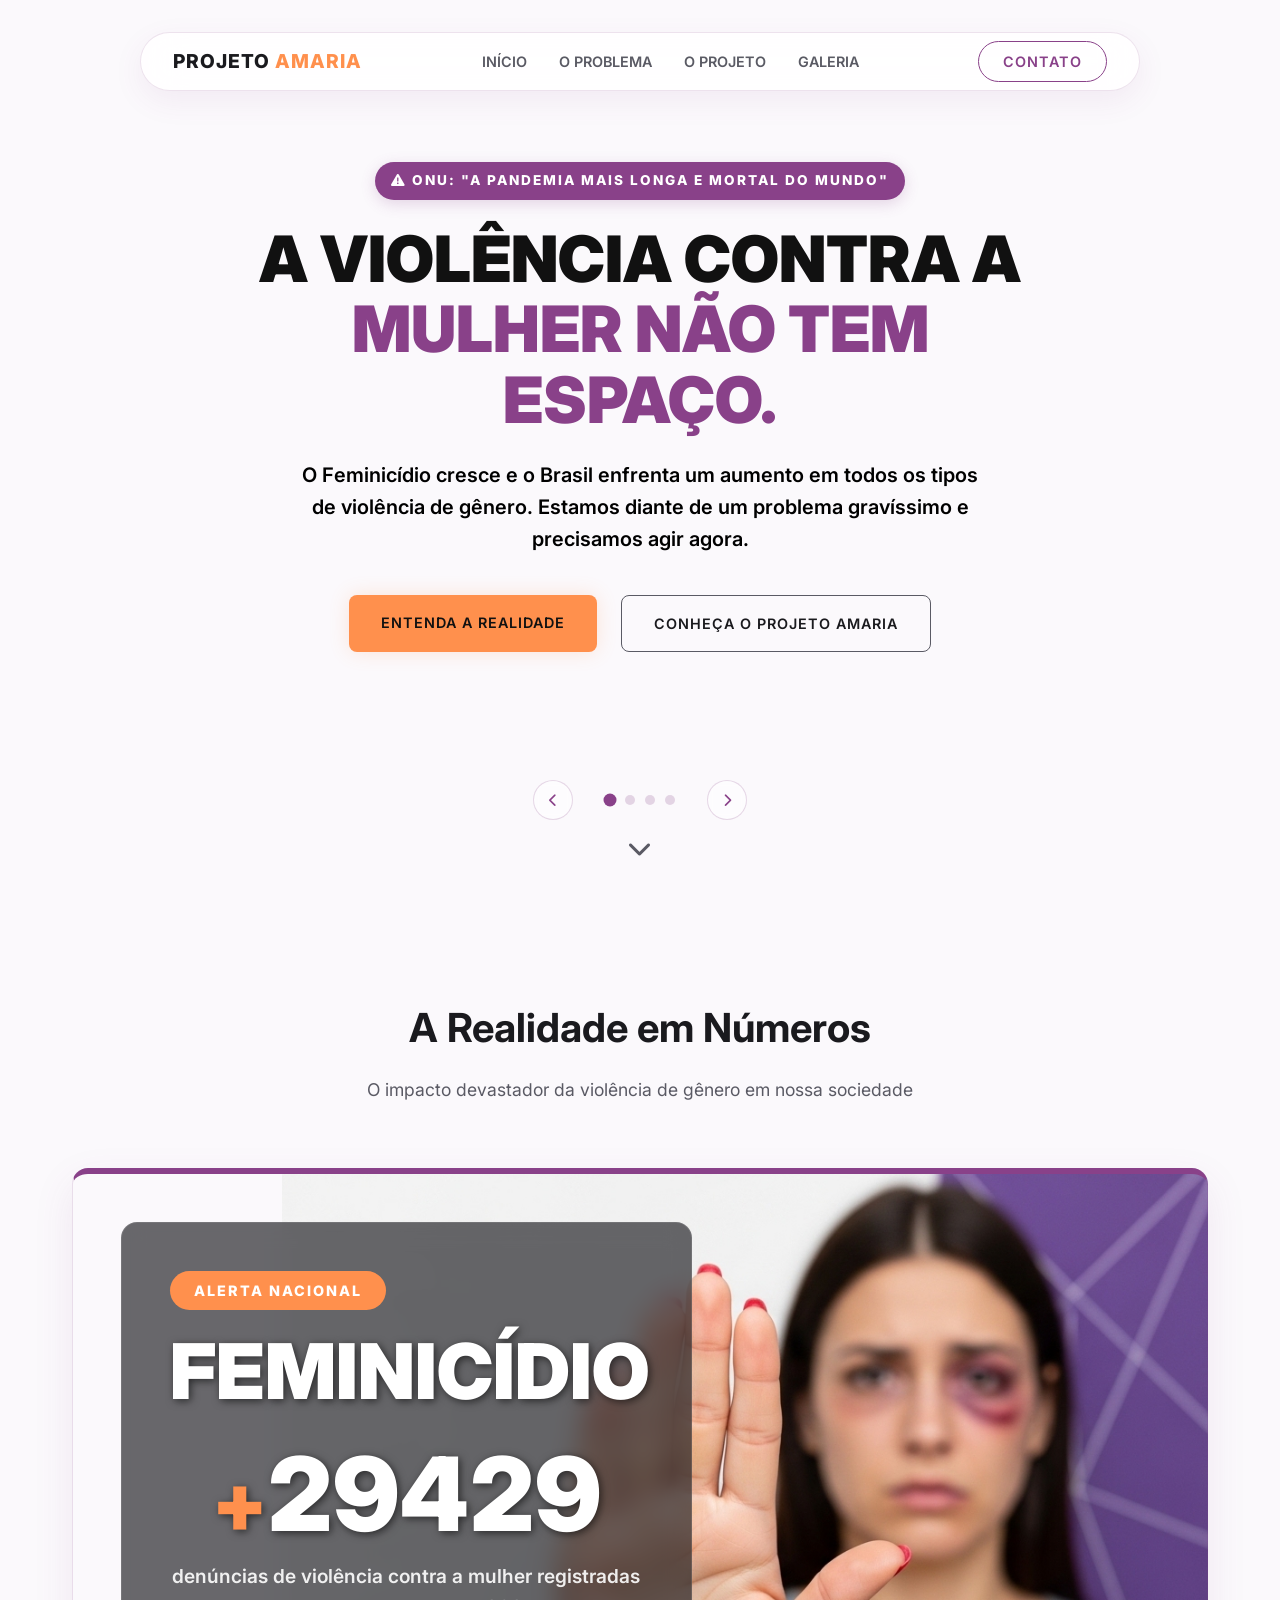
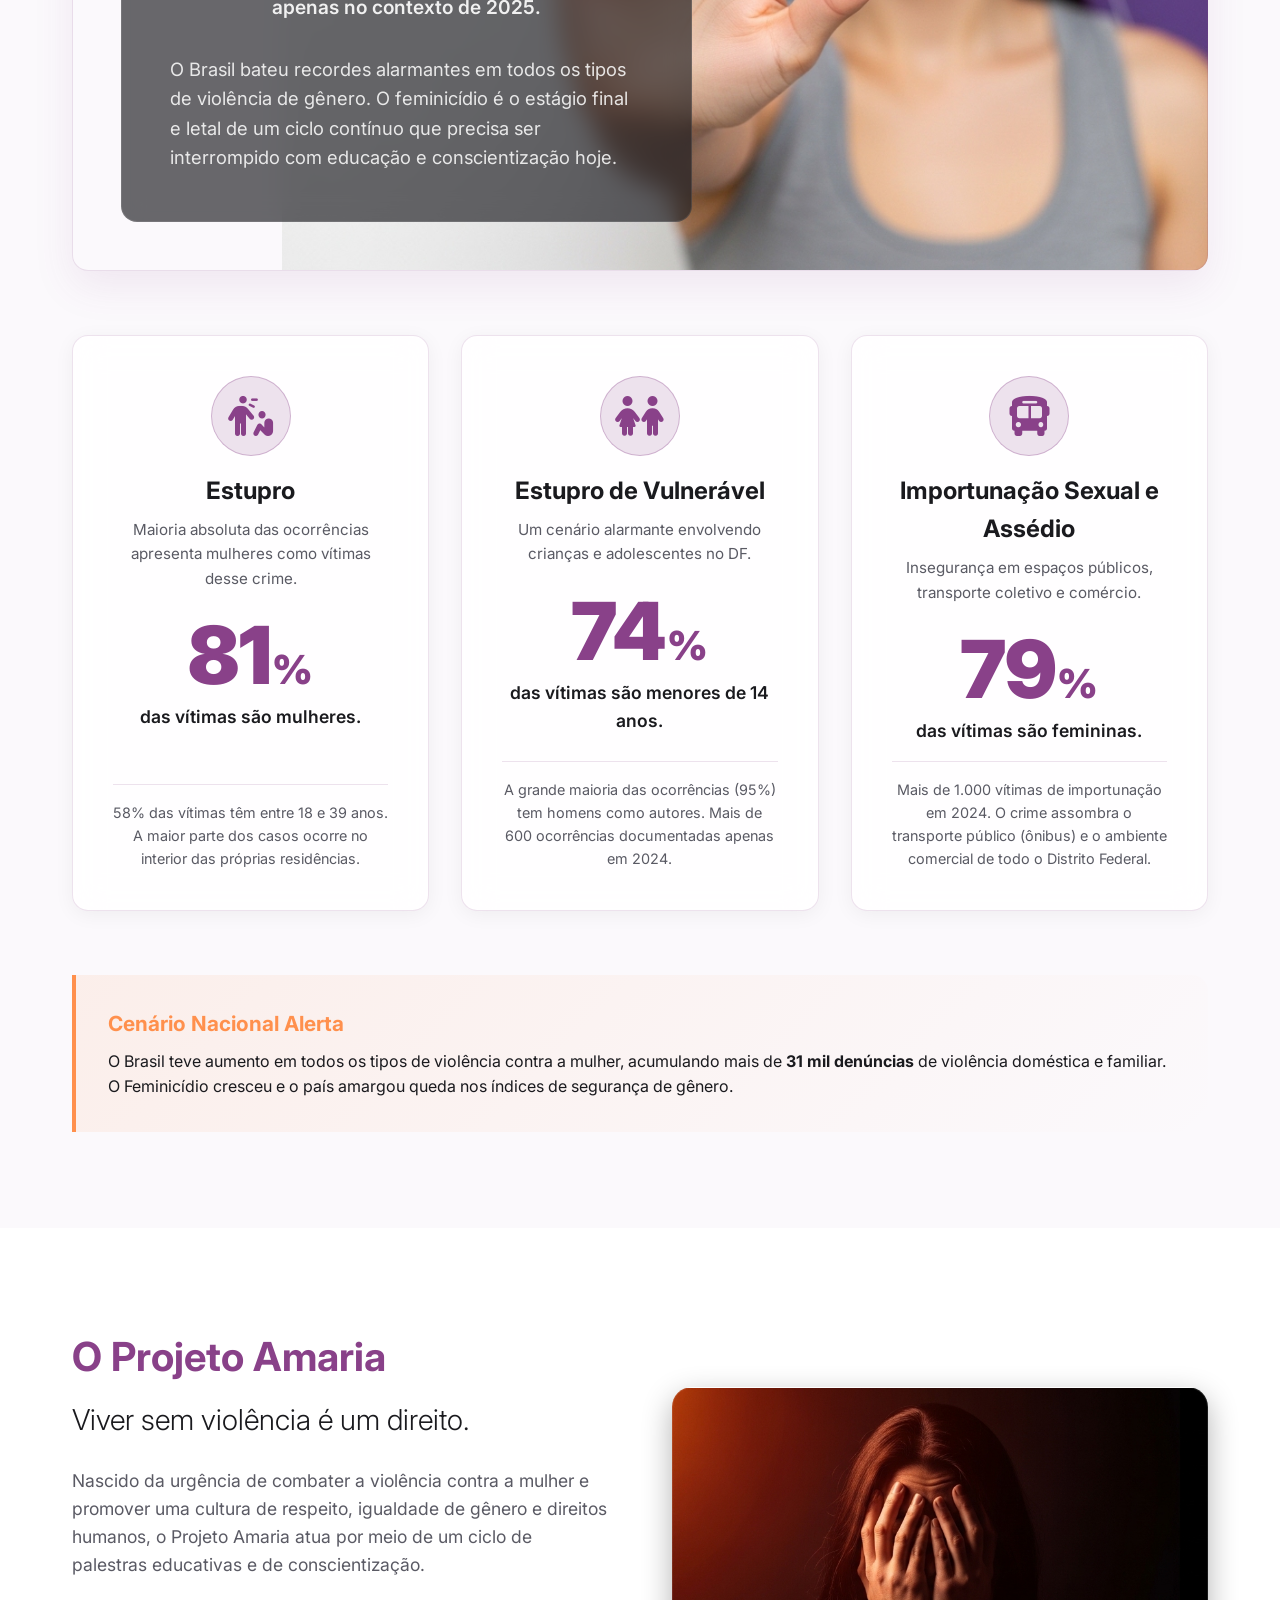
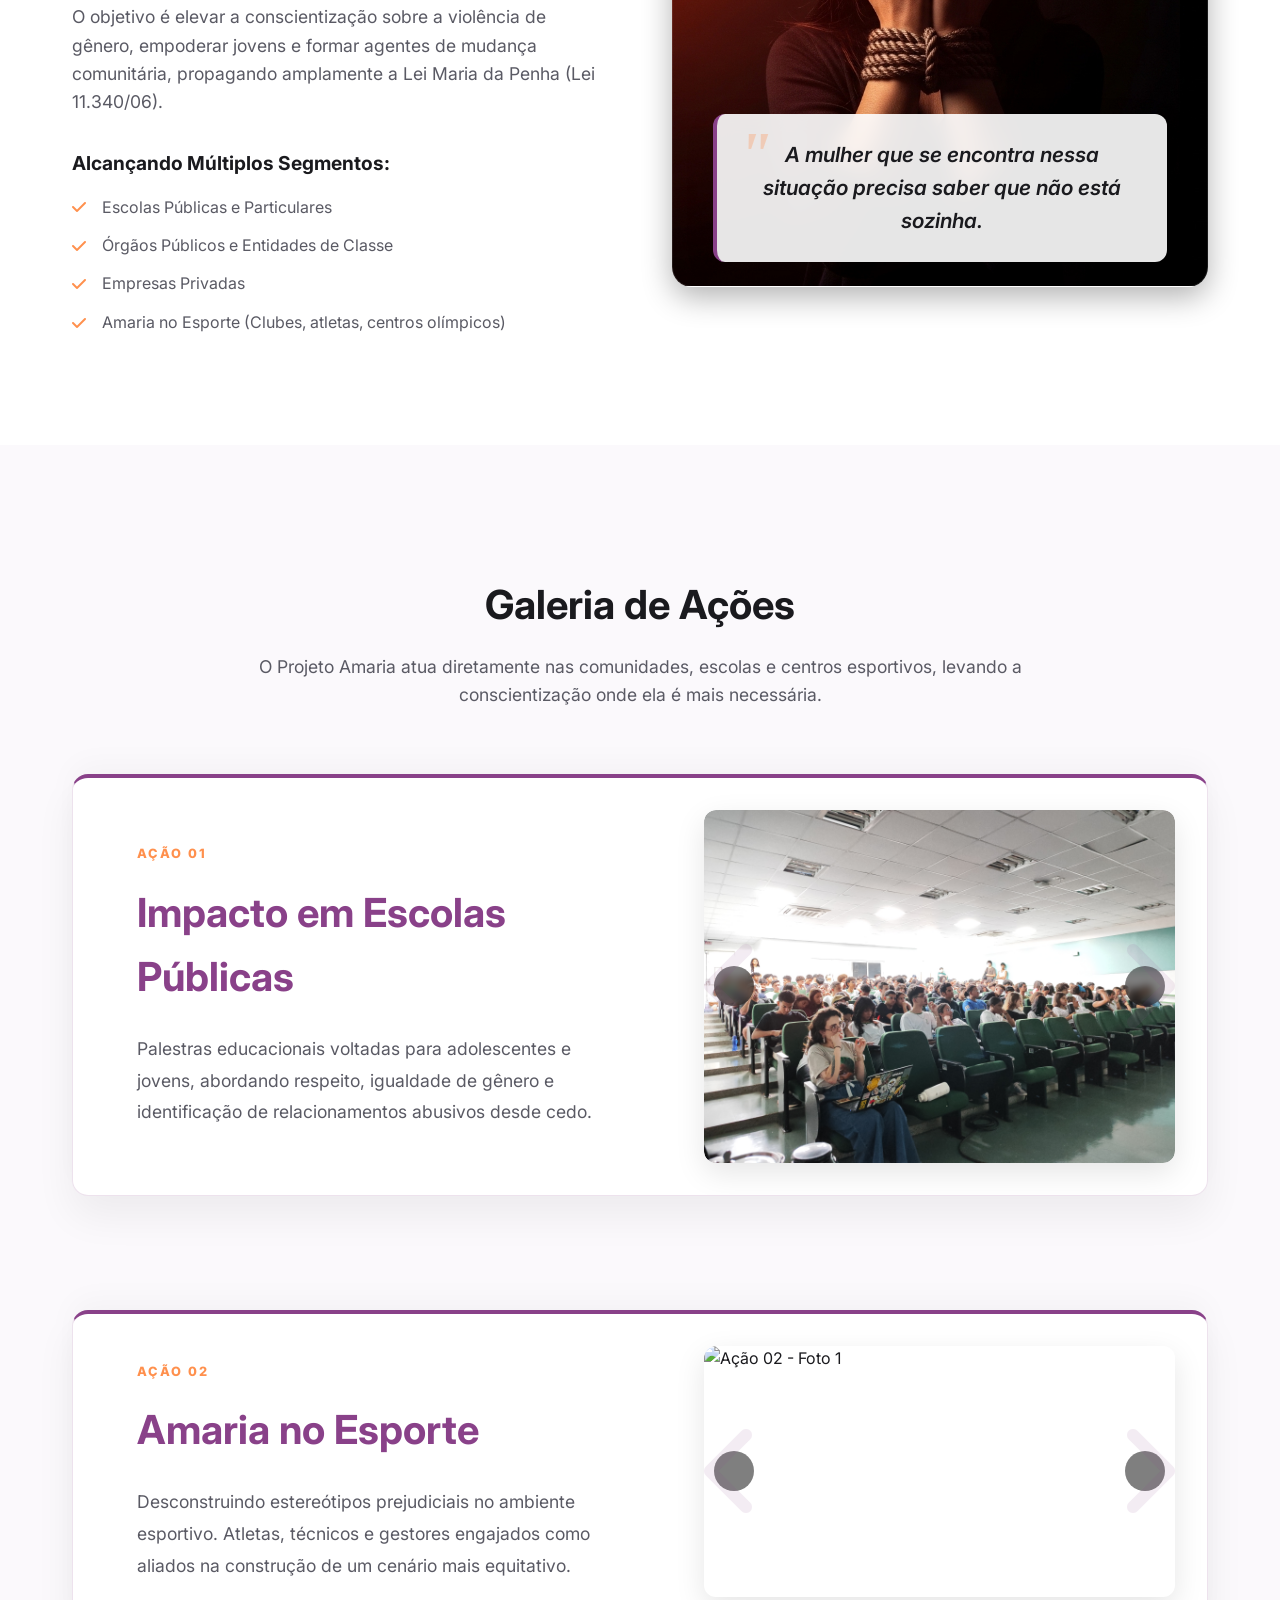
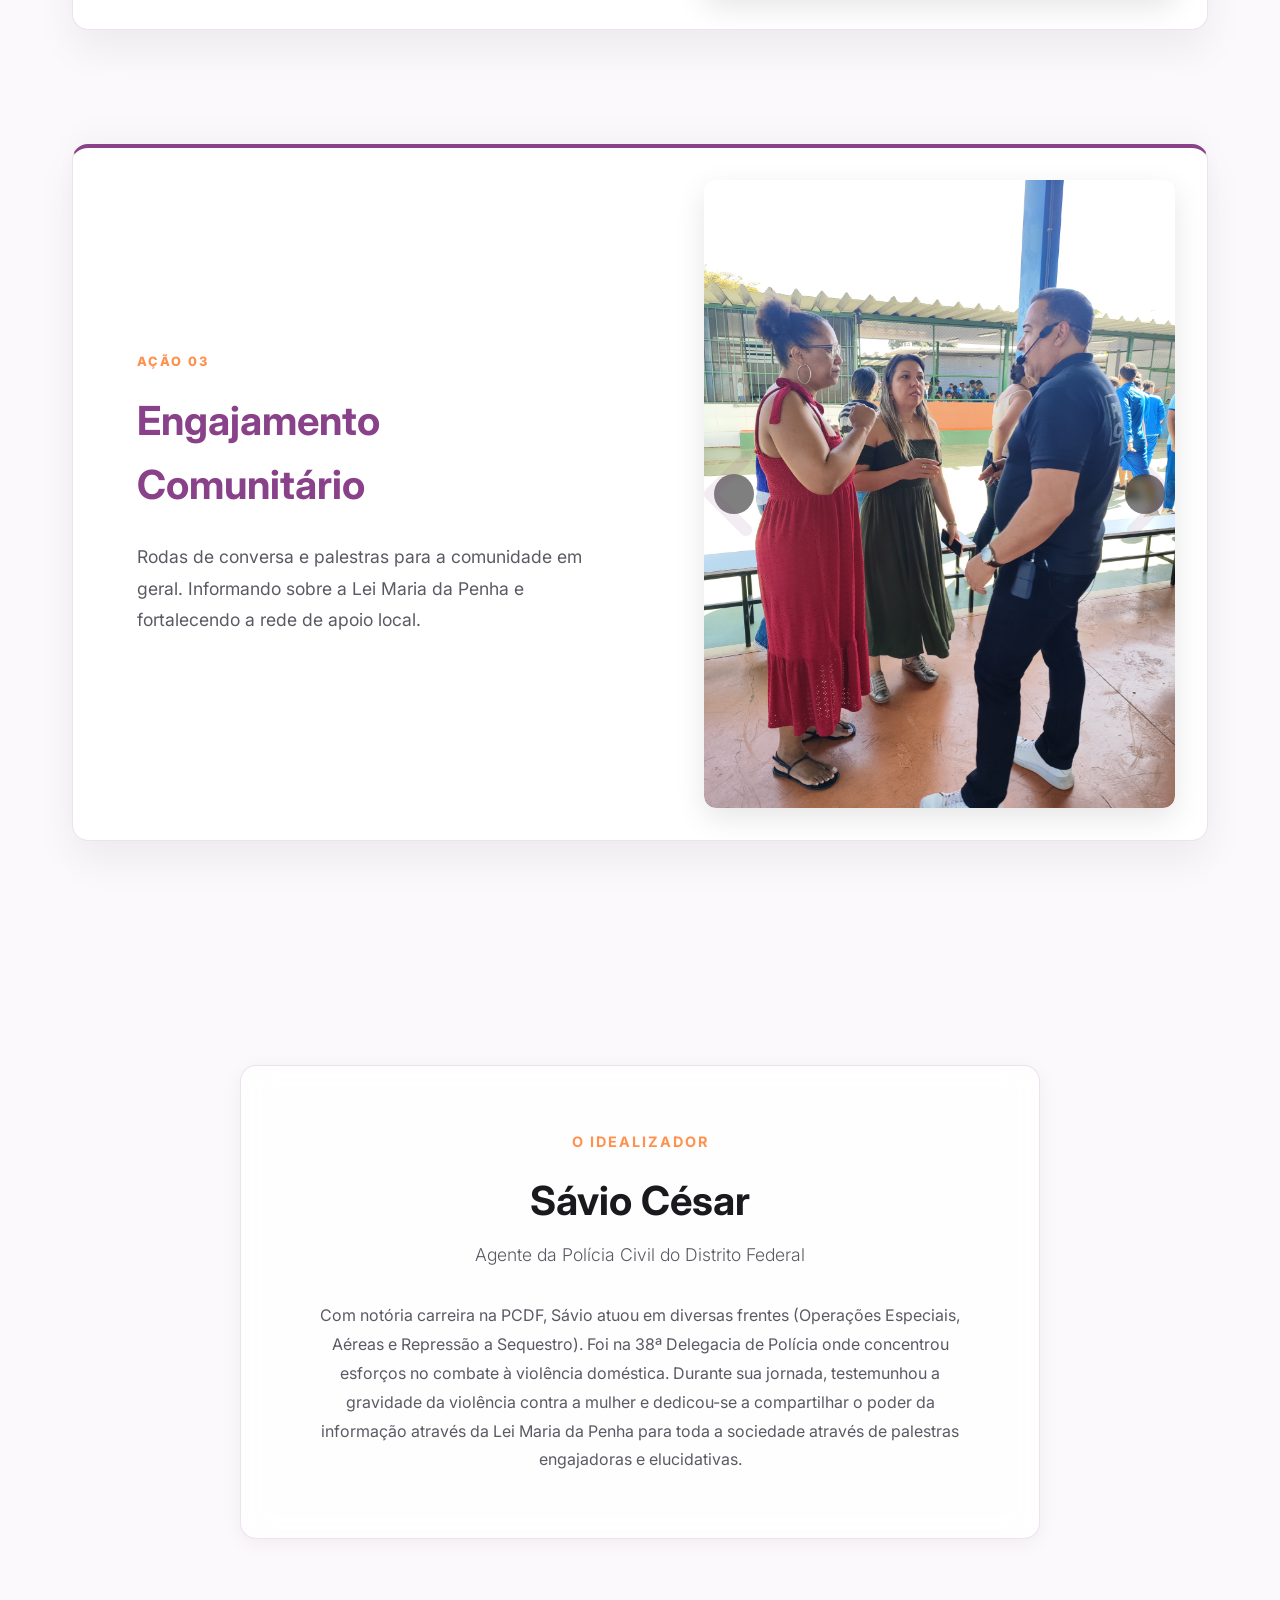
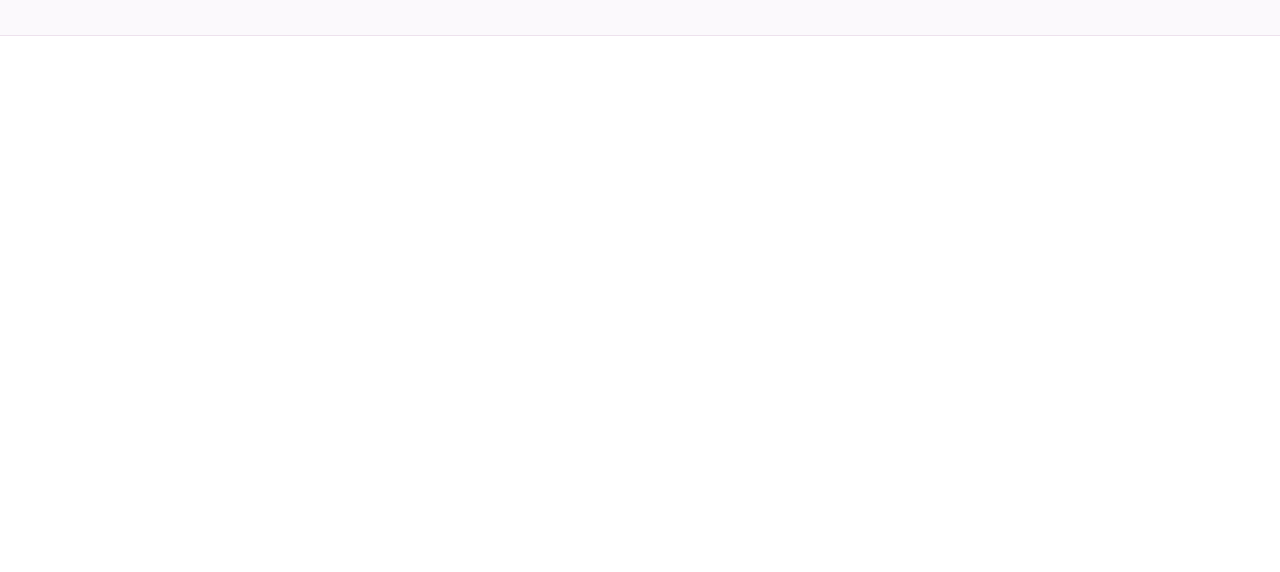
==== index.html @ 6037f9da "Fix: Re-estruturando HTML/CSS do card de Feminicidio no mobile para usar uma tag img separada da div" ====
<!DOCTYPE html>
<html lang="pt-BR">

<head>
    <meta charset="UTF-8">
    <meta name="viewport" content="width=device-width, initial-scale=1.0">
    <meta name="description"
        content="Projeto Amaria: Combate à Violência Contra a Mulher e ao Feminicídio no Distrito Federal. Viver sem violência é um direito.">
    <title>Projeto Amaria | Combate ao Feminicídio</title>
    <link rel="icon" href="assets/images/favicon.svg" type="image/svg+xml">
    <!-- Google Fonts -->
    <link rel="preconnect" href="https://fonts.googleapis.com">
    <link rel="preconnect" href="https://fonts.gstatic.com" crossorigin>
    <link href="https://fonts.googleapis.com/css2?family=Inter:wght@300;400;600;800;900&display=swap" rel="stylesheet">
    <link rel="stylesheet" href="styles.css?v=2.0">
    <!-- Font Awesome for Icons -->
    <link rel="stylesheet" href="https://cdnjs.cloudflare.com/ajax/libs/font-awesome/6.4.0/css/all.min.css">
</head>

<body>

    <!-- Navegação Flutuante -->
    <nav class="floating-nav fade-in">
        <div class="nav-container">
            <a href="#inicio" class="nav-logo">PROJETO <span>AMARIA</span></a>
            <ul class="nav-links">
                <li><a href="#inicio">Início</a></li>
                <li><a href="#dados">O Problema</a></li>
                <li><a href="#projeto">O Projeto</a></li>
                <li><a href="#galeria">Galeria</a></li>
            </ul>
            <a href="#contato" class="btn btn-nav">Contato</a>
        </div>
    </nav>

    <!-- Hero Section -->
    <header class="hero" id="inicio">
        <!-- Hero Slider Background -->
        <div class="hero-slider">
            <!-- Slide 1: Video -->
            <div class="slide active">
                <video autoplay loop muted playsinline class="bg-video">
                    <source src="assets/videos/palestra1.mp4" type="video/mp4">
                    <!-- Placeholder color if video fails to load -->
                </video>
            </div>
            <!-- Slide 2: Video -->
            <div class="slide">
                <video autoplay loop muted playsinline class="bg-video">
                    <source src="assets/videos/palestra2.mp4" type="video/mp4">
                </video>
            </div>
            <!-- Slide 3: Video -->
            <div class="slide">
                <video autoplay loop muted playsinline class="bg-video">
                    <source src="assets/videos/palestra3.mp4" type="video/mp4">
                </video>
            </div>
            <!-- Slide 4: Video -->
            <div class="slide">
                <video autoplay loop muted playsinline class="bg-video">
                    <source src="assets/videos/palestra4.mp4" type="video/mp4">
                </video>
            </div>
        </div>
        <div class="hero-overlay"></div>

        <div class="container hero-content">
            <p class="onu-alert"><i class="fa-solid fa-triangle-exclamation"></i> ONU: "A PANDEMIA MAIS LONGA E MORTAL
                DO MUNDO"</p>
            <h1 class="hero-title">A VIOLÊNCIA CONTRA A<br><span class="highlight">MULHER NÃO TEM ESPAÇO.</span></h1>
            <p class="hero-subtitle">O Feminicídio cresce e o Brasil enfrenta um aumento em todos os tipos de violência
                de gênero. Estamos diante de um problema gravíssimo e precisamos agir agora.</p>
            <div class="cta-group">
                <a href="#dados" class="btn btn-primary">Entenda a Realidade</a>
                <a href="#projeto" class="btn btn-secondary">Conheça o Projeto Amaria</a>
            </div>
        </div>

        <!-- Slider Controls -->
        <div class="slider-controls">
            <button class="slider-btn prev-btn"><i class="fa-solid fa-chevron-left"></i></button>
            <div class="slider-dots">
                <span class="dot active"></span>
                <span class="dot"></span>
                <span class="dot"></span>
                <span class="dot"></span>
            </div>
            <button class="slider-btn next-btn"><i class="fa-solid fa-chevron-right"></i></button>
        </div>

        <div class="scroll-indicator">
            <a href="#dados"><i class="fa-solid fa-chevron-down"></i></a>
        </div>
    </header>

    <!-- Seção de Dados Criminais DF -->
    <section id="dados" class="data-section">
        <div class="container">
            <div class="section-header fade-in">
                <h2>A Realidade em Números</h2>
                <p>O impacto devastador da violência de gênero em nossa sociedade</p>
            </div>

            <!-- NEW: Prominent Femicide Card -->
            <div class="femicide-highlight-card glass-panel fade-in delay-1">
                <img src="assets/images/pare.png" alt="Mulher fazendo sinal de pare" class="femicide-mobile-img">
                <div class="femicide-content">
                    <div class="femicide-alert">ALERTA NACIONAL</div>
                    <h3>FEMINICÍDIO</h3>
                    <div class="femicide-stat-box data-card">
                        <span class="femicide-number number" data-target="31000">0</span>
                        <span class="femicide-label">denúncias de violência contra a mulher registradas apenas no
                            contexto de 2025.</span>
                    </div>
                    <p>O Brasil bateu recordes alarmantes em todos os tipos de violência de gênero. O feminicídio é o
                        estágio final e letal de um ciclo contínuo que precisa ser interrompido com educação e
                        conscientização hoje.</p>
                </div>
            </div>

            <div class="data-grid">
                <!-- Card 1: Estupro -->
                <div class="data-card glass-panel fade-in slide-up">
                    <div class="card-icon"><i class="fa-solid fa-person-harassing"></i></div>
                    <h3>Estupro</h3>
                    <p class="data-context">Maioria absoluta das ocorrências apresenta mulheres como vítimas desse
                        crime.</p>
                    <div class="stat">
                        <span class="number" data-target="93">0</span><span class="percent">%</span>
                    </div>
                    <p class="data-detail">das vítimas são mulheres.</p>
                    <p class="data-subdetail">58% das vítimas têm entre 18 e 39 anos. A maior parte dos casos ocorre no
                        interior das próprias residências.</p>
                </div>

                <!-- Card 2: Estupro de Vulnerável -->
                <div class="data-card glass-panel fade-in slide-up delay-1">
                    <div class="card-icon"><i class="fa-solid fa-children"></i></div>
                    <h3>Estupro de Vulnerável</h3>
                    <p class="data-context">Um cenário alarmante envolvendo crianças e adolescentes no DF.</p>
                    <div class="stat">
                        <span class="number" data-target="85">0</span><span class="percent">%</span>
                    </div>
                    <p class="data-detail">das vítimas são menores de 14 anos.</p>
                    <p class="data-subdetail">A grande maioria das ocorrências (95%) tem homens como autores. Mais de
                        600 ocorrências documentadas apenas em 2024.</p>
                </div>

                <!-- Card 3: Importunação e Assédio -->
                <div class="data-card glass-panel fade-in slide-up delay-2">
                    <div class="card-icon"><i class="fa-solid fa-bus"></i></div>
                    <h3>Importunação Sexual e Assédio</h3>
                    <p class="data-context">Insegurança em espaços públicos, transporte coletivo e comércio.</p>
                    <div class="stat">
                        <span class="number" data-target="91">0</span><span class="percent">%</span>
                    </div>
                    <p class="data-detail">das vítimas são femininas.</p>
                    <p class="data-subdetail">Mais de 1.000 vítimas de importunação em 2024. O crime assombra o
                        transporte público (ônibus) e o ambiente comercial de todo o Distrito Federal.</p>
                </div>
            </div>

            <div class="national-alert fade-in">
                <div class="alert-box">
                    <h4>Cenário Nacional Alerta</h4>
                    <p>O Brasil teve aumento em todos os tipos de violência contra a mulher, acumulando mais de
                        <strong>31 mil denúncias</strong> de violência doméstica e familiar. O Feminicídio cresceu e o
                        país amargou queda nos índices de segurança de gênero.
                    </p>
                </div>
            </div>
        </div>
    </section>

    <!-- O Projeto Amaria -->
    <section id="projeto" class="project-section">
        <div class="container container-flex">
            <div class="project-text fade-in">
                <h2>O Projeto Amaria</h2>
                <h3>Viver sem violência é um direito.</h3>
                <p>Nascido da urgência de combater a violência contra a mulher e promover uma cultura de respeito,
                    igualdade de gênero e direitos humanos, o Projeto Amaria atua por meio de um ciclo de palestras
                    educativas e de conscientização.</p>

                <p>O objetivo é elevar a conscientização sobre a violência de gênero, empoderar jovens e formar agentes
                    de mudança comunitária, propagando amplamente a Lei Maria da Penha (Lei 11.340/06).</p>

                <h4>Alcançando Múltiplos Segmentos:</h4>
                <ul class="target-list">
                    <li><i class="fa-solid fa-check"></i> Escolas Públicas e Particulares</li>
                    <li><i class="fa-solid fa-check"></i> Órgãos Públicos e Entidades de Classe</li>
                    <li><i class="fa-solid fa-check"></i> Empresas Privadas</li>
                    <li><i class="fa-solid fa-check"></i> Amaria no Esporte (Clubes, atletas, centros olímpicos)</li>
                </ul>
            </div>

            <div class="project-image fade-in slide-right">
                <!-- Espaço preparado para uma imagem forte sobre o projeto, mantendo estética premium -->
                <div class="glass-image-container">
                    <div class="slogan-box">
                        <span class="quote-mark">"</span>
                        A mulher que se encontra nessa situação precisa saber que não está sozinha.
                    </div>
                </div>
            </div>
        </div>
    </section>

    <!-- Galeria de Ações (Stacking Cards) -->
    <section id="galeria" class="gallery-section">
        <div class="container">
            <div class="section-header fade-in">
                <h2>Galeria de Ações</h2>
                <p>O Projeto Amaria atua diretamente nas comunidades, escolas e centros esportivos, levando a
                    conscientização onde ela é mais necessária.</p>
            </div>

            <div class="stacking-container">
                <!-- Card 1 -->
                <div class="stacking-card card-1 glass-panel">
                    <div class="stacking-content">
                        <div class="stacking-text">
                            <span class="step-label">AÇÃO 01</span>
                            <h3>Impacto em Escolas Públicas</h3>
                            <p>Palestras educacionais voltadas para adolescentes e jovens, abordando respeito, igualdade
                                de gênero e identificação de relacionamentos abusivos desde cedo.</p>
                        </div>
                        <div class="stacking-image">
                            <!-- Slider Ação 01 -->
                            <div class="gallery-slider" data-gallery="acao01">
                                <button class="slider-btn prev-gallery" aria-label="Anterior"><i
                                        class="fa-solid fa-chevron-left"></i></button>
                                <img src="assets/images/acao01/image01.jpg" alt="Ação 01 - Foto 1"
                                    class="gallery-photo active">
                                <img src="assets/images/acao01/image02.jpg" alt="Ação 01 - Foto 2"
                                    class="gallery-photo">
                                <img src="assets/images/acao01/image03.jpg" alt="Ação 01 - Foto 3"
                                    class="gallery-photo">
                                <button class="slider-btn next-gallery" aria-label="Próxima"><i
                                        class="fa-solid fa-chevron-right"></i></button>
                            </div>
                        </div>
                    </div>
                </div>

                <!-- Card 2 -->
                <div class="stacking-card card-2 glass-panel">
                    <div class="stacking-content">
                        <div class="stacking-text">
                            <span class="step-label">AÇÃO 02</span>
                            <h3>Amaria no Esporte</h3>
                            <p>Desconstruindo estereótipos prejudiciais no ambiente esportivo. Atletas, técnicos e
                                gestores engajados como aliados na construção de um cenário mais equitativo.</p>
                        </div>
                        <div class="stacking-image">
                            <!-- Slider Ação 02 -->
                            <div class="gallery-slider" data-gallery="acao02">
                                <button class="slider-btn prev-gallery" aria-label="Anterior"><i
                                        class="fa-solid fa-chevron-left"></i></button>
                                <img src="assets/images/acao02/image01.jpg" alt="Ação 02 - Foto 1"
                                    class="gallery-photo active">
                                <img src="assets/images/acao02/image02.jpg" alt="Ação 02 - Foto 2"
                                    class="gallery-photo">
                                <img src="assets/images/acao02/image03.jpg" alt="Ação 02 - Foto 3"
                                    class="gallery-photo">
                                <button class="slider-btn next-gallery" aria-label="Próxima"><i
                                        class="fa-solid fa-chevron-right"></i></button>
                            </div>
                        </div>
                    </div>
                </div>

                <!-- Card 3 -->
                <div class="stacking-card card-3 glass-panel">
                    <div class="stacking-content">
                        <div class="stacking-text">
                            <span class="step-label">AÇÃO 03</span>
                            <h3>Engajamento Comunitário</h3>
                            <p>Rodas de conversa e palestras para a comunidade em geral. Informando sobre a Lei Maria da
                                Penha e fortalecendo a rede de apoio local.</p>
                        </div>
                        <div class="stacking-image">
                            <!-- Slider Ação 03 -->
                            <div class="gallery-slider" data-gallery="acao03">
                                <button class="slider-btn prev-gallery" aria-label="Anterior"><i
                                        class="fa-solid fa-chevron-left"></i></button>
                                <img src="assets/images/acao03/image01.jpg" alt="Ação 03 - Foto 1"
                                    class="gallery-photo active">
                                <img src="assets/images/acao03/image02.jpg" alt="Ação 03 - Foto 2"
                                    class="gallery-photo">
                                <img src="assets/images/acao03/image03.jpg" alt="Ação 03 - Foto 3"
                                    class="gallery-photo">
                                <button class="slider-btn next-gallery" aria-label="Próxima"><i
                                        class="fa-solid fa-chevron-right"></i></button>
                            </div>
                        </div>
                    </div>
                </div>
            </div>
        </div>
    </section>

    <!-- O Palestrante -->
    <section id="palestrante" class="speaker-section">
        <div class="container">
            <div class="speaker-card glass-panel fade-in">
                <div class="speaker-info">
                    <h2>O Idealizador</h2>
                    <h3 class="speaker-name">Sávio César</h3>
                    <p class="speaker-role">Agente da Polícia Civil do Distrito Federal</p>
                    <p class="speaker-bio">Com notória carreira na PCDF, Sávio atuou em diversas frentes (Operações
                        Especiais, Aéreas e Repressão a Sequestro). Foi na 38ª Delegacia de Polícia onde concentrou
                        esforços no combate à violência doméstica. Durante sua jornada, testemunhou a gravidade da
                        violência contra a mulher e dedicou-se a compartilhar o poder da informação através da Lei Maria
                        da Penha para toda a sociedade através de palestras engajadoras e elucidativas.</p>
                </div>
            </div>
        </div>
    </section>

    <!-- Contato e Footer -->
    <footer id="contato" class="contact-section">
        <div class="container">
            <div class="footer-content fade-in">
                <h2>Faça a sua parte. Leve o Projeto Amaria para o seu espaço.</h2>
                <p>A conscientização é a arma mais poderosa contra a violência. Entre em contato para agendar um ciclo
                    de palestras ou apoiar o projeto.</p>

                <div class="contact-cards">
                    <div class="contact-item">
                        <i class="fa-brands fa-whatsapp"></i>
                        <span>(61) 99966-7406</span>
                    </div>
                    <div class="contact-item">
                        <i class="fa-regular fa-envelope"></i>
                        <span>projetoamariabrasil@gmail.com</span>
                    </div>
                </div>
            </div>
            <div class="footer-bottom">
                <p>&copy; 2026 Projeto Amaria Brasil. Todos os direitos reservados. Na luta contra o feminicídio.</p>
            </div>
        </div>
    </footer>

    <!-- Fullscreen Image Modal -->
    <div id="image-modal" class="image-modal">
        <span class="close-modal"><i class="fa-solid fa-xmark"></i></span>
        <img class="modal-content" id="modal-img" alt="Visualização Completa">
    </div>

    <script src="script.js"></script>
</body>

</html>
---- styles.css ----
:root {
    --bg-dark: #fbf9fc;
    /* Light base */
    --bg-darker: #ffffff;
    /* Pure white cards */
    --bg-panel: rgba(255, 255, 255, 0.85);
    /* Glassmorphism on light */
    --border-panel: rgba(137, 65, 137, 0.15);
    /* Soft purple border */

    --text-main: #1a1a1e;
    /* Dark text for readability */
    --text-muted: #5a5a64;
    /* Muted dark text */

    --accent-primary: #894189;
    /* Purple from PDF */
    --accent-primary-glow: rgba(137, 65, 137, 0.2);
    --accent-secondary: #ff904d;
    /* Orange from PDF */
    --accent-secondary-glow: rgba(255, 144, 77, 0.2);

    --font-main: 'Inter', sans-serif;
}

* {
    margin: 0;
    padding: 0;
    box-sizing: border-box;
}

body {
    font-family: var(--font-main);
    background-color: var(--bg-dark);
    color: var(--text-main);
    overflow-x: hidden;
    line-height: 1.6;
}

html {
    scroll-behavior: smooth;
}

/* Utilities */
.container {
    max-width: 1200px;
    margin: 0 auto;
    padding: 0 2rem;
}

.highlight {
    color: var(--accent-primary);
    /* Use deep purple instead of orange for better contrast on light bg */
}

.glass-panel {
    background: var(--bg-panel);
    backdrop-filter: blur(16px);
    -webkit-backdrop-filter: blur(16px);
    border: 1px solid var(--border-panel);
    border-radius: 16px;
    padding: 2.5rem;
    box-shadow: 0 4px 20px rgba(0, 0, 0, 0.05);
    /* Lighter shadow */
    transition: transform 0.3s ease, box-shadow 0.3s ease;
}

.glass-panel:hover {
    transform: translateY(-5px);
    box-shadow: 0 12px 40px var(--accent-primary-glow);
    border-color: rgba(137, 65, 137, 0.5);
}

.btn {
    display: inline-block;
    padding: 1rem 2rem;
    border-radius: 8px;
    font-weight: 600;
    text-decoration: none;
    text-transform: uppercase;
    letter-spacing: 1px;
    font-size: 0.9rem;
    transition: all 0.3s ease;
    cursor: pointer;
}

.btn-primary {
    background-color: var(--accent-secondary);
    color: #111;
    box-shadow: 0 0 20px var(--accent-secondary-glow);
}

.btn-primary:hover {
    background-color: #ffaa77;
    box-shadow: 0 0 25px rgba(255, 144, 77, 0.5);
    transform: translateY(-2px);
}

.btn-secondary {
    background-color: transparent;
    color: var(--text-main);
    border: 1px solid var(--text-muted);
}

.btn-secondary:hover {
    border-color: var(--text-main);
    background-color: rgba(255, 255, 255, 0.05);
    transform: translateY(-2px);
}

/* Hero Section & Slider */
.hero {
    position: relative;
    height: 100vh;
    min-height: 700px;
    display: flex;
    flex-direction: column;
    justify-content: flex-start;
    /* Prevents it from being dead center */
    padding-top: 18vh;
    /* Reduced padding to move content further up */
    overflow: hidden;
    background-color: var(--bg-dark);
    /* Fallback */
}

.hero-slider {
    position: absolute;
    top: 0;
    left: 0;
    width: 100%;
    height: 100%;
    z-index: 0;
}

.slide {
    position: absolute;
    top: 0;
    left: 0;
    width: 100%;
    height: 100%;
    opacity: 0;
    transition: opacity 1s ease-in-out;
    background-size: cover;
    background-position: center;
    overflow: hidden;
}

.slide.active {
    opacity: 1;
}

.bg-video {
    width: 100%;
    height: 100%;
    object-fit: cover;
    position: absolute;
    top: 0;
    left: 0;
    z-index: -1;
}

/* Fallback/Placeholder slides using gradients simulating photos */
.bg-placeholder-3 {
    background: linear-gradient(135deg, #5D4157, #A8CABA);
}

.bg-placeholder-4 {
    background: linear-gradient(135deg, #4b6cb7, #182848);
}

.hero-overlay {
    position: absolute;
    top: 0;
    left: 0;
    right: 0;
    bottom: 0;
    /* Soft light overlay to ensure text is readable but keeps it light */
    background: linear-gradient(180deg, rgba(251, 249, 252, 0.4) 0%, rgba(251, 249, 252, 0.85) 100%);
    z-index: 2;
}

.hero-content {
    position: relative;
    z-index: 3;
    text-align: center;
    max-width: 900px;
    margin: 0 auto;
}

.onu-alert {
    display: inline-block;
    color: #ffffff;
    /* High contrast text */
    font-weight: 800;
    font-size: 0.85rem;
    letter-spacing: 2px;
    text-transform: uppercase;
    margin-bottom: 1.5rem;
    padding: 0.5rem 1rem;
    background: var(--accent-primary);
    /* Use deep purple for high contrast instead of light orange */
    border-radius: 50px;
    box-shadow: 0 4px 15px var(--accent-primary-glow);
}

.hero-title {
    font-size: clamp(2.5rem, 5vw, 4.5rem);
    font-weight: 900;
    line-height: 1.1;
    margin-bottom: 1.5rem;
    color: #111;
    /* Explicit dark color for hero title */
}

.hero-subtitle {
    font-size: 1.25rem;
    color: #000000;
    font-weight: 600;
    margin-bottom: 2.5rem;
    max-width: 700px;
    margin-inline: auto;
}

/* Slider Controls */
.slider-controls {
    position: absolute;
    bottom: 5rem;
    left: 50%;
    transform: translateX(-50%);
    z-index: 4;
    display: flex;
    align-items: center;
    gap: 2rem;
}

.slider-btn {
    background: rgba(255, 255, 255, 0.5);
    border: 1px solid rgba(137, 65, 137, 0.2);
    color: var(--accent-primary);
    width: 40px;
    height: 40px;
    border-radius: 50%;
    cursor: pointer;
    backdrop-filter: blur(4px);
    transition: all 0.3s;
}

.slider-btn:hover {
    background: var(--accent-primary);
    color: white;
}

.slider-dots {
    display: flex;
    gap: 10px;
}

.dot {
    width: 10px;
    height: 10px;
    border-radius: 50%;
    background: rgba(137, 65, 137, 0.2);
    cursor: pointer;
    transition: all 0.3s;
}

.dot.active {
    background: var(--accent-primary);
    transform: scale(1.3);
}

.cta-group {
    display: flex;
    gap: 1.5rem;
    justify-content: center;
    flex-wrap: wrap;
}

.scroll-indicator {
    position: absolute;
    bottom: 2rem;
    left: 50%;
    transform: translateX(-50%);
    z-index: 3;
    animation: bounce 2s infinite;
}

.scroll-indicator a {
    color: var(--text-muted);
    font-size: 1.5rem;
    transition: color 0.3s ease;
}

.scroll-indicator a:hover {
    color: var(--accent-secondary);
}

@keyframes bounce {

    0%,
    20%,
    50%,
    80%,
    100% {
        transform: translateY(0);
    }

    40% {
        transform: translateY(-15px);
    }

    60% {
        transform: translateY(-7px);
    }
}

/* Data Section */
.data-section {
    padding: 6rem 0;
    background: var(--bg-dark);
    position: relative;
}

.section-header {
    text-align: center;
    margin-bottom: 4rem;
    max-width: 800px;
    margin-inline: auto;
}

.section-header h2 {
    font-size: 2.5rem;
    margin-bottom: 1rem;
    color: var(--text-main);
}

.section-header p {
    color: var(--text-muted);
    font-size: 1.1rem;
}

/* Femicide Highlight Card */
.femicide-highlight-card {
    background-image: url('assets/images/pare.png');
    background-position: calc(100% + 350px) center;
    /* Offsets right center by 350px to hide the empty space */
    background-size: auto 100%;
    background-repeat: no-repeat;
    background-color: var(--bg-dark);

    border-top: 6px solid var(--accent-primary);
    margin-bottom: 4rem;
    padding: 3rem;
    display: flex;
    flex-direction: column;
    align-items: flex-start;
    box-shadow: 0 15px 40px rgba(137, 65, 137, 0.1);
    position: relative;
    overflow: hidden;
}

.femicide-content {
    position: relative;
    z-index: 2;
    width: 100%;
    max-width: 55%;
    background: rgba(26, 26, 30, 0.65);
    backdrop-filter: blur(12px);
    -webkit-backdrop-filter: blur(12px);
    padding: 3rem;
    border-radius: 16px;
    border: 1px solid rgba(255, 255, 255, 0.1);
    text-align: left;
}

/* Hide stand-alone mobile image on Desktop */
.femicide-mobile-img {
    display: none;
}

.femicide-alert {
    background: var(--accent-secondary);
    color: white;
    padding: 0.5rem 1.5rem;
    border-radius: 50px;
    font-weight: 800;
    font-size: 0.9rem;
    letter-spacing: 2px;
    margin-bottom: 1.5rem;
    display: inline-block;
    animation: pulse-alert 2s infinite;
}

@keyframes pulse-alert {
    0% {
        box-shadow: 0 0 0 0 rgba(255, 144, 77, 0.7);
    }

    70% {
        box-shadow: 0 0 0 15px rgba(255, 144, 77, 0);
    }

    100% {
        box-shadow: 0 0 0 0 rgba(255, 144, 77, 0);
    }
}

.femicide-content h3 {
    font-size: clamp(3rem, 6vw, 5rem);
    color: #ffffff;
    text-shadow: 2px 2px 8px rgba(0, 0, 0, 0.6);
    margin-bottom: 1rem;
    font-weight: 900;
    line-height: 1;
}

.femicide-stat-box {
    margin: 2rem 0;
    width: 100%;
}

.femicide-number {
    font-size: clamp(4rem, 8vw, 7rem);
    font-weight: 900;
    color: #ffffff;
    text-shadow: 2px 2px 8px rgba(0, 0, 0, 0.6);
    display: block;
    line-height: 1;
}

.femicide-number::before {
    content: '+';
    color: var(--accent-secondary);
    font-size: 0.8em;
}

.femicide-label {
    display: block;
    font-size: 1.2rem;
    font-weight: 600;
    color: rgba(255, 255, 255, 0.9);
    margin-top: 1rem;
    max-width: 600px;
}

.femicide-content p {
    font-size: 1.15rem;
    max-width: 800px;
    line-height: 1.6;
    color: rgba(255, 255, 255, 0.85);
}

.data-grid {
    display: grid;
    grid-template-columns: repeat(auto-fit, minmax(320px, 1fr));
    gap: 2rem;
    margin-bottom: 4rem;
}

.data-card {
    text-align: center;
    display: flex;
    flex-direction: column;
    align-items: center;
}

.card-icon {
    font-size: 2.5rem;
    color: var(--accent-primary);
    margin-bottom: 1rem;
    background: rgba(137, 65, 137, 0.15);
    width: 80px;
    height: 80px;
    display: flex;
    align-items: center;
    justify-content: center;
    border-radius: 50%;
    border: 1px solid rgba(137, 65, 137, 0.3);
}

.data-card h3 {
    font-size: 1.5rem;
    margin-bottom: 0.5rem;
}

.data-context {
    font-size: 0.95rem;
    color: var(--text-muted);
    margin-bottom: 1.5rem;
    min-height: 3rem;
}

.stat {
    font-size: 5rem;
    font-weight: 900;
    line-height: 1;
    color: var(--accent-primary);
    /* Changed to purple for better contrast in light mode */
    margin-bottom: 0.5rem;
}

.percent {
    font-size: 2.5rem;
}

.data-detail {
    font-size: 1.1rem;
    font-weight: 600;
    margin-bottom: 1rem;
}

.data-subdetail {
    font-size: 0.9rem;
    color: var(--text-muted);
    border-top: 1px solid var(--border-panel);
    padding-top: 1rem;
    margin-top: auto;
}

.national-alert {
    background: linear-gradient(135deg, rgba(255, 144, 77, 0.1) 0%, rgba(255, 255, 255, 0) 100%);
    border-left: 4px solid var(--accent-secondary);
    padding: 2rem;
    border-radius: 0 16px 16px 0;
}

.national-alert h4 {
    font-size: 1.3rem;
    margin-bottom: 0.5rem;
    color: var(--accent-secondary);
}

/* Project Section */
.project-section {
    padding: 6rem 0;
    background: var(--bg-darker);
    border-top: 1px solid rgba(255, 255, 255, 0.03);
    border-bottom: 1px solid rgba(255, 255, 255, 0.03);
}

.container-flex {
    display: flex;
    align-items: center;
    gap: 4rem;
}

.project-text {
    flex: 1;
}

.project-text h2 {
    font-size: 2.5rem;
    margin-bottom: 0.5rem;
    color: var(--accent-primary);
}

.project-text h3 {
    font-size: 1.8rem;
    margin-bottom: 1.5rem;
    font-weight: 300;
}

.project-text p {
    color: var(--text-muted);
    margin-bottom: 1.5rem;
    font-size: 1.1rem;
}

.project-text h4 {
    margin-top: 2rem;
    margin-bottom: 1rem;
    font-size: 1.2rem;
}

.target-list {
    list-style: none;
}

.target-list li {
    margin-bottom: 0.8rem;
    display: flex;
    align-items: center;
    gap: 1rem;
    color: var(--text-muted);
}

.target-list i {
    color: var(--accent-secondary);
}

.project-image {
    flex: 1;
}

.glass-image-container {
    width: 100%;
    height: 500px;
    background: url('assets/images/maosamarradas.jpeg') center / cover no-repeat;
    border-radius: 20px;
    border: 1px solid rgba(255, 255, 255, 0.1);
    position: relative;
    display: flex;
    align-items: flex-end;
    /* Move box to the bottom */
    justify-content: center;
    padding-bottom: 1.5rem;
    /* Pushed to the absolute bottom edge */
    overflow: hidden;
    box-shadow: 0 10px 30px rgba(0, 0, 0, 0.3);
}



@keyframes rotate {
    0% {
        transform: rotate(0deg);
    }

    100% {
        transform: rotate(360deg);
    }
}

.slogan-box {
    position: relative;
    z-index: 2;
    background: rgba(255, 255, 255, 0.9);
    backdrop-filter: blur(10px);
    -webkit-backdrop-filter: blur(10px);
    padding: 1.5rem 2rem;
    border-radius: 12px;
    max-width: 85%;
    /* Stretched wider to reduce height */
    text-align: center;
    font-size: 1.3rem;
    font-weight: 600;
    font-style: italic;
    border-left: 4px solid var(--accent-primary);
    box-shadow: 0 10px 30px rgba(0, 0, 0, 0.1);
}

.quote-mark {
    font-size: 4rem;
    color: var(--accent-secondary);
    position: absolute;
    top: -10px;
    left: 20px;
    opacity: 0.3;
    font-family: serif;
}

/* Speaker Section */
.speaker-section {
    padding: 6rem 0;
    background: var(--bg-dark);
}

.speaker-card {
    display: flex;
    flex-direction: column;
    max-width: 800px;
    margin: 0 auto;
    text-align: center;
    padding: 4rem;
}

.speaker-card h2 {
    color: var(--accent-secondary);
    text-transform: uppercase;
    font-size: 0.9rem;
    letter-spacing: 2px;
    margin-bottom: 1rem;
}

.speaker-name {
    font-size: 2.5rem;
    margin-bottom: 0.5rem;
}

.speaker-role {
    color: var(--text-muted);
    font-size: 1.1rem;
    margin-bottom: 2rem;
    font-weight: 300;
}

.speaker-bio {
    color: var(--text-muted);
    line-height: 1.8;
}

/* Contact Footer */
.contact-section {
    padding: 5rem 0 2rem;
    background: var(--bg-darker);
    border-top: 1px solid var(--border-panel);
    text-align: center;
}

.footer-content {
    max-width: 800px;
    margin: 0 auto 4rem;
}

.footer-content h2 {
    font-size: 2.2rem;
    margin-bottom: 1rem;
}

.footer-content p {
    color: var(--text-muted);
    margin-bottom: 3rem;
}

.contact-cards {
    display: flex;
    justify-content: center;
    gap: 2rem;
    flex-wrap: wrap;
}

.contact-item {
    display: flex;
    align-items: center;
    gap: 1rem;
    padding: 1.5rem 2rem;
    background: var(--bg-panel);
    border: 1px solid var(--border-panel);
    border-radius: 50px;
    transition: all 0.3s ease;
}

.contact-item:hover {
    border-color: var(--accent-secondary);
    color: var(--accent-secondary);
    transform: translateY(-3px);
}

.contact-item i {
    font-size: 1.5rem;
    color: var(--accent-primary);
}

.footer-bottom {
    border-top: 1px solid rgba(255, 255, 255, 0.05);
    padding-top: 2rem;
    color: rgba(255, 255, 255, 0.3);
    font-size: 0.9rem;
}


/* Floating Nav */
.floating-nav {
    position: fixed;
    top: 2rem;
    left: 0;
    right: 0;
    margin: 0 auto;
    /* Safest way to center fixed elements with max-width */
    z-index: 1000;
    width: 90%;
    max-width: 1000px;
    background: rgba(255, 255, 255, 0.85);
    /* Light glass */
    backdrop-filter: blur(20px);
    -webkit-backdrop-filter: blur(20px);
    border: 1px solid var(--border-panel);
    border-radius: 50px;
    padding: 0.5rem 2rem;
    box-shadow: 0 10px 30px rgba(137, 65, 137, 0.08);
    /* Soft purple shadow */
}

.nav-container {
    display: flex;
    justify-content: space-between;
    align-items: center;
}

.nav-logo {
    text-decoration: none;
    color: var(--text-main);
    font-weight: 800;
    font-size: 1.2rem;
    letter-spacing: 1px;
}

.nav-logo span {
    color: var(--accent-secondary);
}

.nav-links {
    display: flex;
    list-style: none;
    gap: 2rem;
}

.nav-links a {
    text-decoration: none;
    color: var(--text-muted);
    font-weight: 600;
    font-size: 0.9rem;
    text-transform: uppercase;
    transition: color 0.3s ease;
}

.nav-links a:hover {
    color: var(--accent-secondary);
}

.btn-nav {
    padding: 0.5rem 1.5rem;
    border: 1px solid var(--accent-primary);
    color: var(--accent-primary);
    border-radius: 50px;
}

.btn-nav:hover {
    background: var(--accent-primary);
    color: #fff;
}

/* Stacking Gallery Section */
.gallery-section {
    padding: 8rem 0;
    background: var(--bg-dark);
}

.stacking-container {
    display: flex;
    flex-direction: column;
    gap: 4rem;
    margin-top: 4rem;
}

/* Native CSS Sticky Stacking cards */
.stacking-card {
    position: sticky;
    top: 15vh;
    /* Stops below navbar */
    display: flex;
    align-items: center;
    min-height: auto;
    /* Allow box height to fit content proportionally */
    padding: 0;
    overflow: hidden;
    background: var(--bg-darker);
    border-top: 4px solid var(--accent-primary);
    box-shadow: 0 -10px 30px rgba(0, 0, 0, 0.03), 0 20px 40px rgba(0, 0, 0, 0.06);
}

/* Individual card offsets for stacking visual effect */
.card-1 {
    top: 12vh;
    z-index: 10;
}

.card-2 {
    top: 15vh;
    z-index: 11;
    margin-top: 50px;
}

.card-3 {
    top: 18vh;
    z-index: 12;
    margin-top: 50px;
}

.stacking-content {
    display: flex;
    width: 100%;
    height: 100%;
    align-items: stretch;
}

@media (max-width: 900px) {
    .stacking-content {
        flex-direction: column;
    }
}

.stacking-text {
    flex: 1;
    padding: 3rem 4rem;
    /* Reduced top/bottom padding to match image side proportions */
    display: flex;
    flex-direction: column;
    justify-content: center;
}

.step-label {
    font-size: 0.8rem;
    font-weight: 800;
    letter-spacing: 2px;
    color: var(--accent-secondary);
    margin-bottom: 1rem;
}

.stacking-text h3 {
    font-size: 2.5rem;
    color: var(--accent-primary);
    margin-bottom: 1.5rem;
}

.stacking-text p {
    font-size: 1.1rem;
    color: var(--text-muted);
    line-height: 1.8;
}

.stacking-image {
    flex: 1;
    min-height: 300px;
    display: flex;
    align-items: center;
    justify-content: center;
    padding: 2rem;
}

.stacking-image .img-placeholder {
    width: 100%;
    height: 100%;
    display: flex;
    align-items: center;
    justify-content: center;
}

.stacking-image i {
    font-size: 6rem;
    color: rgba(137, 65, 137, 0.1);
}

.gallery-photo {
    width: 100%;
    height: 100%;
    object-fit: cover;
    object-position: center;
    display: block;
    border-radius: 12px;
    box-shadow: 0 10px 30px rgba(0, 0, 0, 0.1);
}

/* Image Gallery Sliders */
.gallery-slider {
    position: relative;
    width: 100%;
    height: 100%;
    display: flex;
    align-items: center;
    justify-content: center;
    overflow: hidden;
    border-radius: 12px;
    box-shadow: 0 10px 30px rgba(0, 0, 0, 0.1);
}

.gallery-slider .gallery-photo {
    position: absolute;
    top: 0;
    left: 0;
    width: 100%;
    height: 100%;
    opacity: 0;
    transition: opacity 0.5s ease-in-out;
    cursor: pointer;
    box-shadow: none;
    /* Handled by container */
}

.gallery-slider .gallery-photo.active {
    position: relative;
    opacity: 1;
    z-index: 2;
}

.gallery-slider .slider-btn {
    position: absolute;
    top: 50%;
    transform: translateY(-50%);
    background: rgba(0, 0, 0, 0.5);
    color: white;
    border: none;
    width: 40px;
    height: 40px;
    border-radius: 50%;
    display: flex;
    align-items: center;
    justify-content: center;
    cursor: pointer;
    z-index: 5;
    transition: background 0.3s ease;
}

.gallery-slider .slider-btn:hover {
    background: var(--accent-primary);
}

.gallery-slider .prev-gallery {
    left: 10px;
}

.gallery-slider .next-gallery {
    right: 10px;
}

/* Fullscreen Image Modal */
.image-modal {
    display: none;
    position: fixed;
    z-index: 9999;
    left: 0;
    top: 0;
    width: 100%;
    height: 100%;
    background-color: rgba(0, 0, 0, 0.9);
    backdrop-filter: blur(10px);
    -webkit-backdrop-filter: blur(10px);
    align-items: center;
    justify-content: center;
}

.image-modal.active {
    display: flex;
}

.modal-content {
    max-width: 90%;
    max-height: 90vh;
    border-radius: 8px;
    box-shadow: 0 10px 40px rgba(0, 0, 0, 0.5);
    animation: zoomIn 0.3s ease-out;
}

@keyframes zoomIn {
    from {
        transform: scale(0.9);
        opacity: 0;
    }

    to {
        transform: scale(1);
        opacity: 1;
    }
}

.close-modal {
    position: absolute;
    top: 30px;
    right: 40px;
    color: white;
    font-size: 2.5rem;
    font-weight: bold;
    cursor: pointer;
    z-index: 10000;
    transition: color 0.3s ease;
}

.close-modal:hover {
    color: var(--accent-secondary);
}

/* Animations for Observer */
.fade-in {
    opacity: 0;
    transform: translateY(20px);
    transition: opacity 0.8s ease-out, transform 0.8s ease-out;
}

.fade-in.visible {
    opacity: 1;
    transform: translateY(0);
}

.slide-right {
    opacity: 0;
    transform: translateX(50px);
    transition: opacity 0.8s ease-out, transform 0.8s ease-out;
}

.slide-right.visible {
    opacity: 1;
    transform: translateX(0);
}

.delay-1 {
    transition-delay: 0.2s;
}

.delay-2 {
    transition-delay: 0.4s;
}

/* Responsive */
@media (max-width: 900px) {
    .container-flex {
        flex-direction: column;
    }

    .project-image {
        width: 100%;
    }

    .glass-image-container {
        height: 400px;
    }

    .nav-links {
        display: none;
        /* Hide on small screens for simplicity in this version */
    }

    /* On mobile, remove the background image and use the separate <img> tag */
    .femicide-highlight-card {
        padding: 0;
        background-image: none;
        background-color: transparent;
        border-top: none;
        box-shadow: none;
        min-height: auto;
        display: flex;
        flex-direction: column;
    }

    .femicide-mobile-img {
        display: block;
        width: 100%;
        height: auto;
        border-top-left-radius: 16px;
        border-top-right-radius: 16px;
        object-fit: cover;
    }

    .femicide-content {
        max-width: 100%;
        padding: 2rem;
        border-radius: 0 0 16px 16px;
        border-top: none;
        background: rgba(26, 26, 30, 0.95);
        /* Darker background so text is readable */
        margin: 0;
    }

    .femicide-content h3 {
        font-size: 1.3rem;
        /* Reduced font size */
        margin-bottom: 0.5rem;
    }

    .femicide-number {
        font-size: 2.2rem;
        /* Reduced font size */
    }

    .femicide-alert {
        font-size: 0.65rem;
        /* Reduced font size */
        padding: 0.3rem 0.8rem;
        margin-bottom: 0.8rem;
    }

    .femicide-label {
        font-size: 0.85rem;
        /* Reduced font size */
        margin-top: 0.3rem;
    }

    .femicide-content p {
        font-size: 0.85rem;
        /* Reduced font size */
    }

    /* Disable Sticky Stacking on Mobile because flex-columns make cards taller than window, causing overlapping */
    .stacking-card {
        position: relative;
        top: 0 !important;
        margin-top: 1.5rem !important;
    }

    /* Force columns instead of row for side-by-side cards */
    .stacking-content {
        flex-direction: column;
    }

    .stacking-text {
        padding: 2rem;
    }

    .stacking-image {
        padding: 1.5rem;
        min-height: 250px;
    }

    .nav-logo {
        font-size: 1.2rem;
    }
}

@media (max-width: 600px) {
    .hero {
        padding-top: 15vh;
        min-height: 100vh;
    }

    .hero-title {
        font-size: 2.2rem;
    }

    .hero-subtitle {
        font-size: 1rem;
        margin-bottom: 1.5rem;
    }

    .stat {
        font-size: 3.5rem;
    }

    .speaker-card {
        padding: 1.5rem;
    }

    .glass-panel {
        padding: 1.5rem;
    }

    .contact-item {
        width: 100%;
        justify-content: center;
    }

    .cta-group {
        flex-direction: column;
        gap: 1rem;
    }

    .slider-controls {
        bottom: 3.5rem;
    }

    .scroll-indicator {
        bottom: 0.5rem;
    }

    .femicide-content h3 {
        font-size: 1.1rem;
        margin-bottom: 0.4rem;
    }

    .femicide-number {
        font-size: 1.8rem;
    }
}
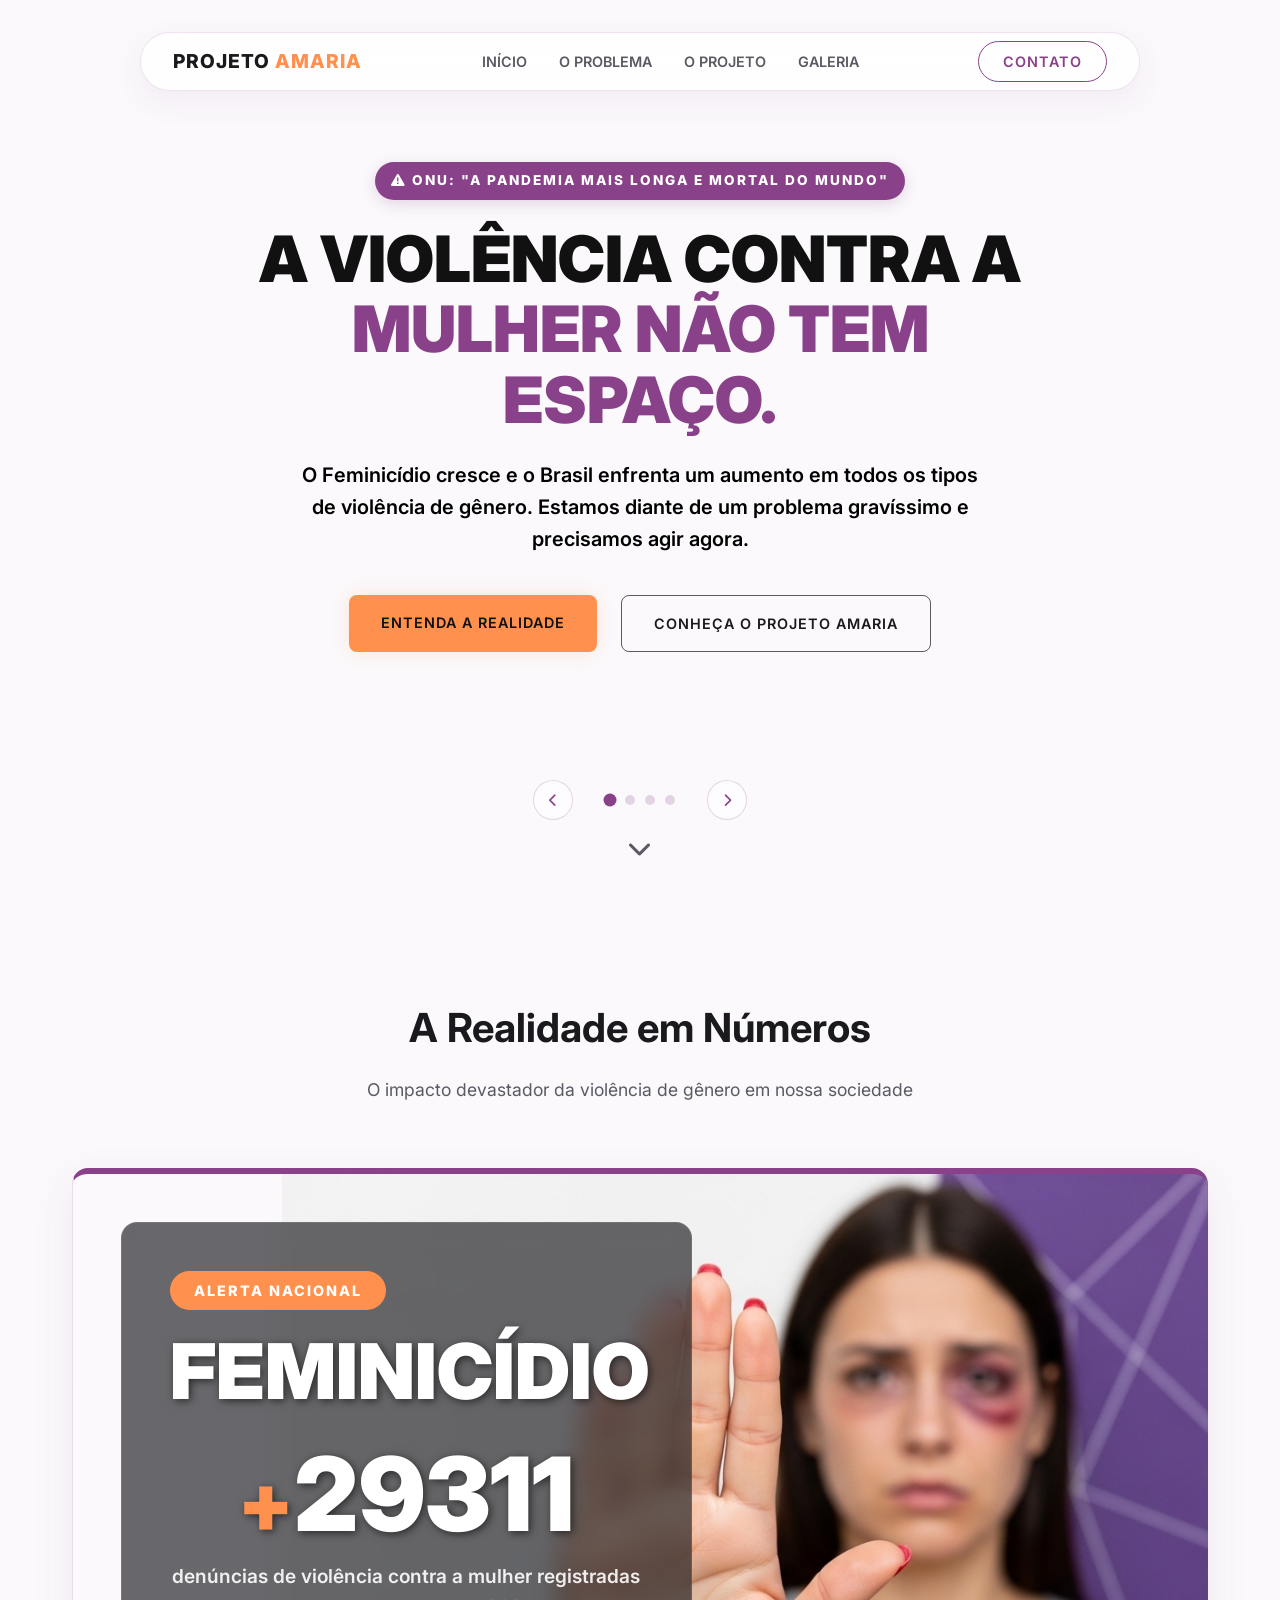
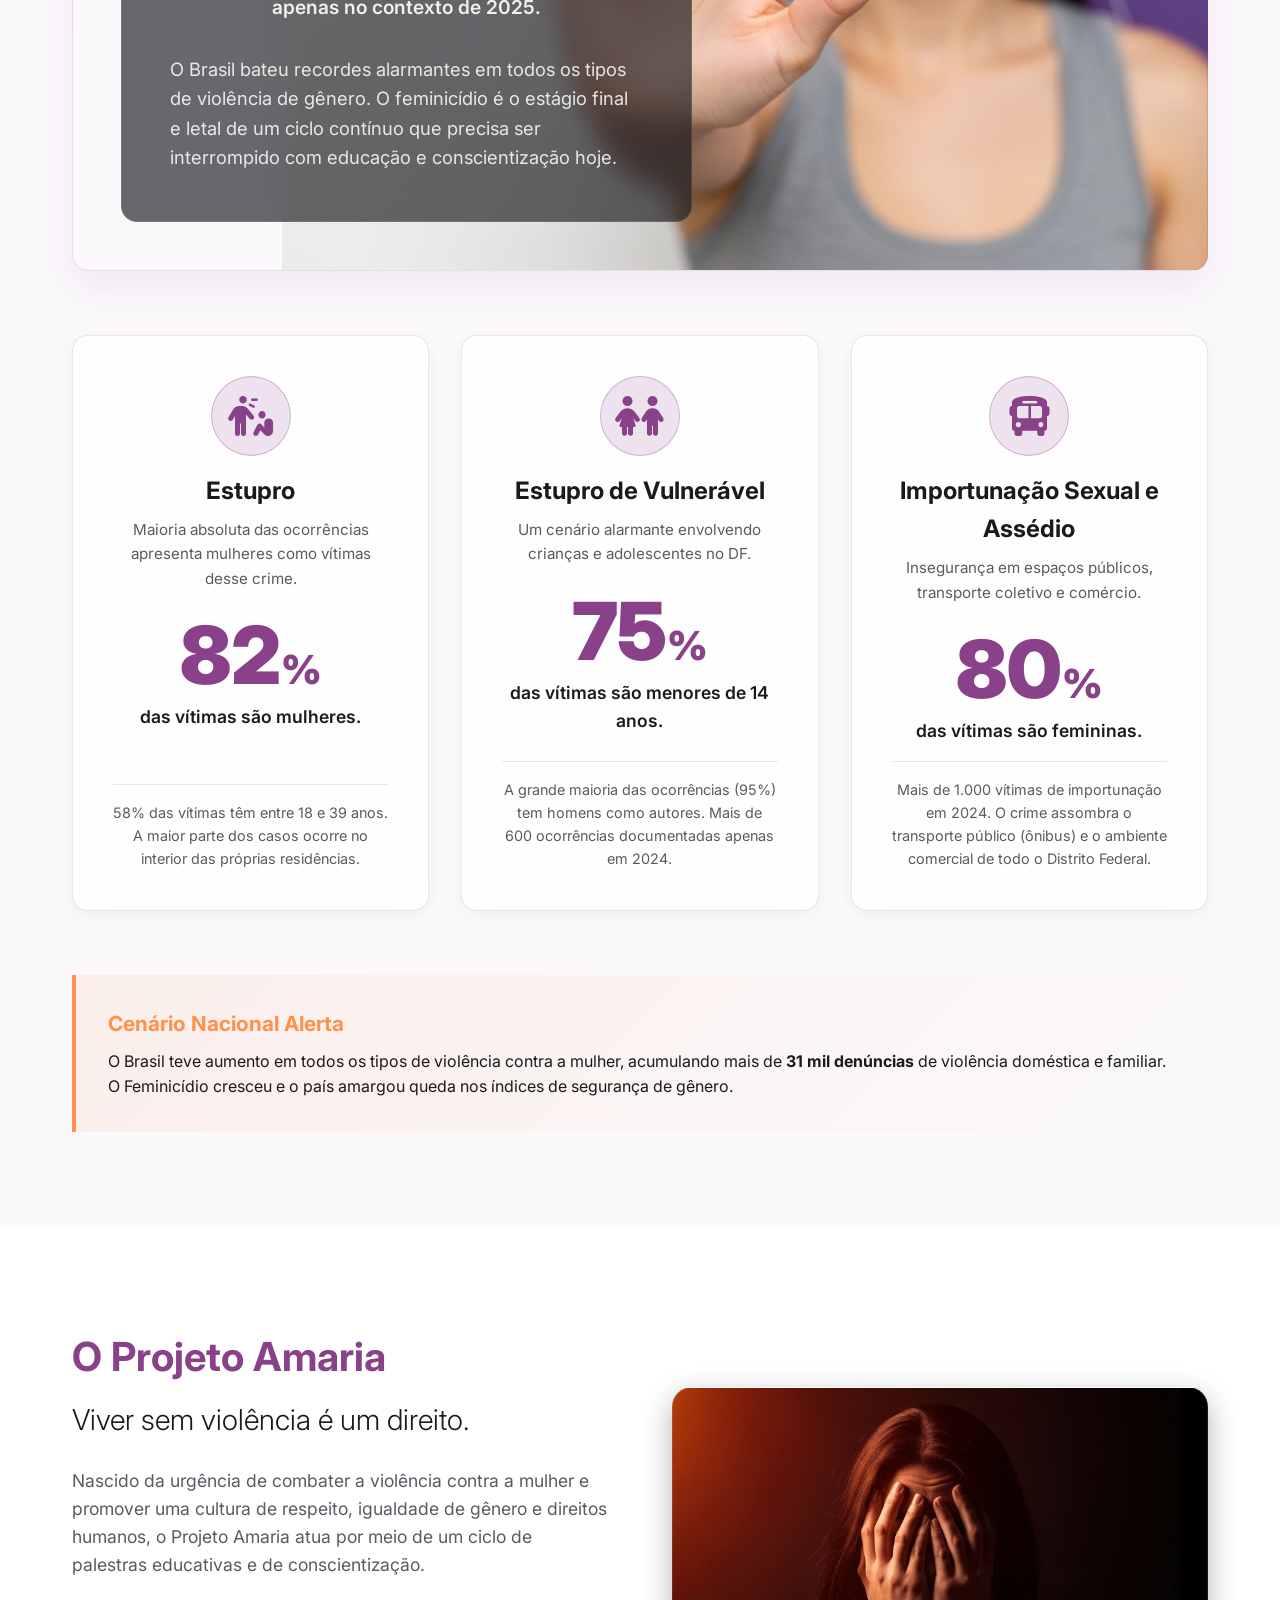
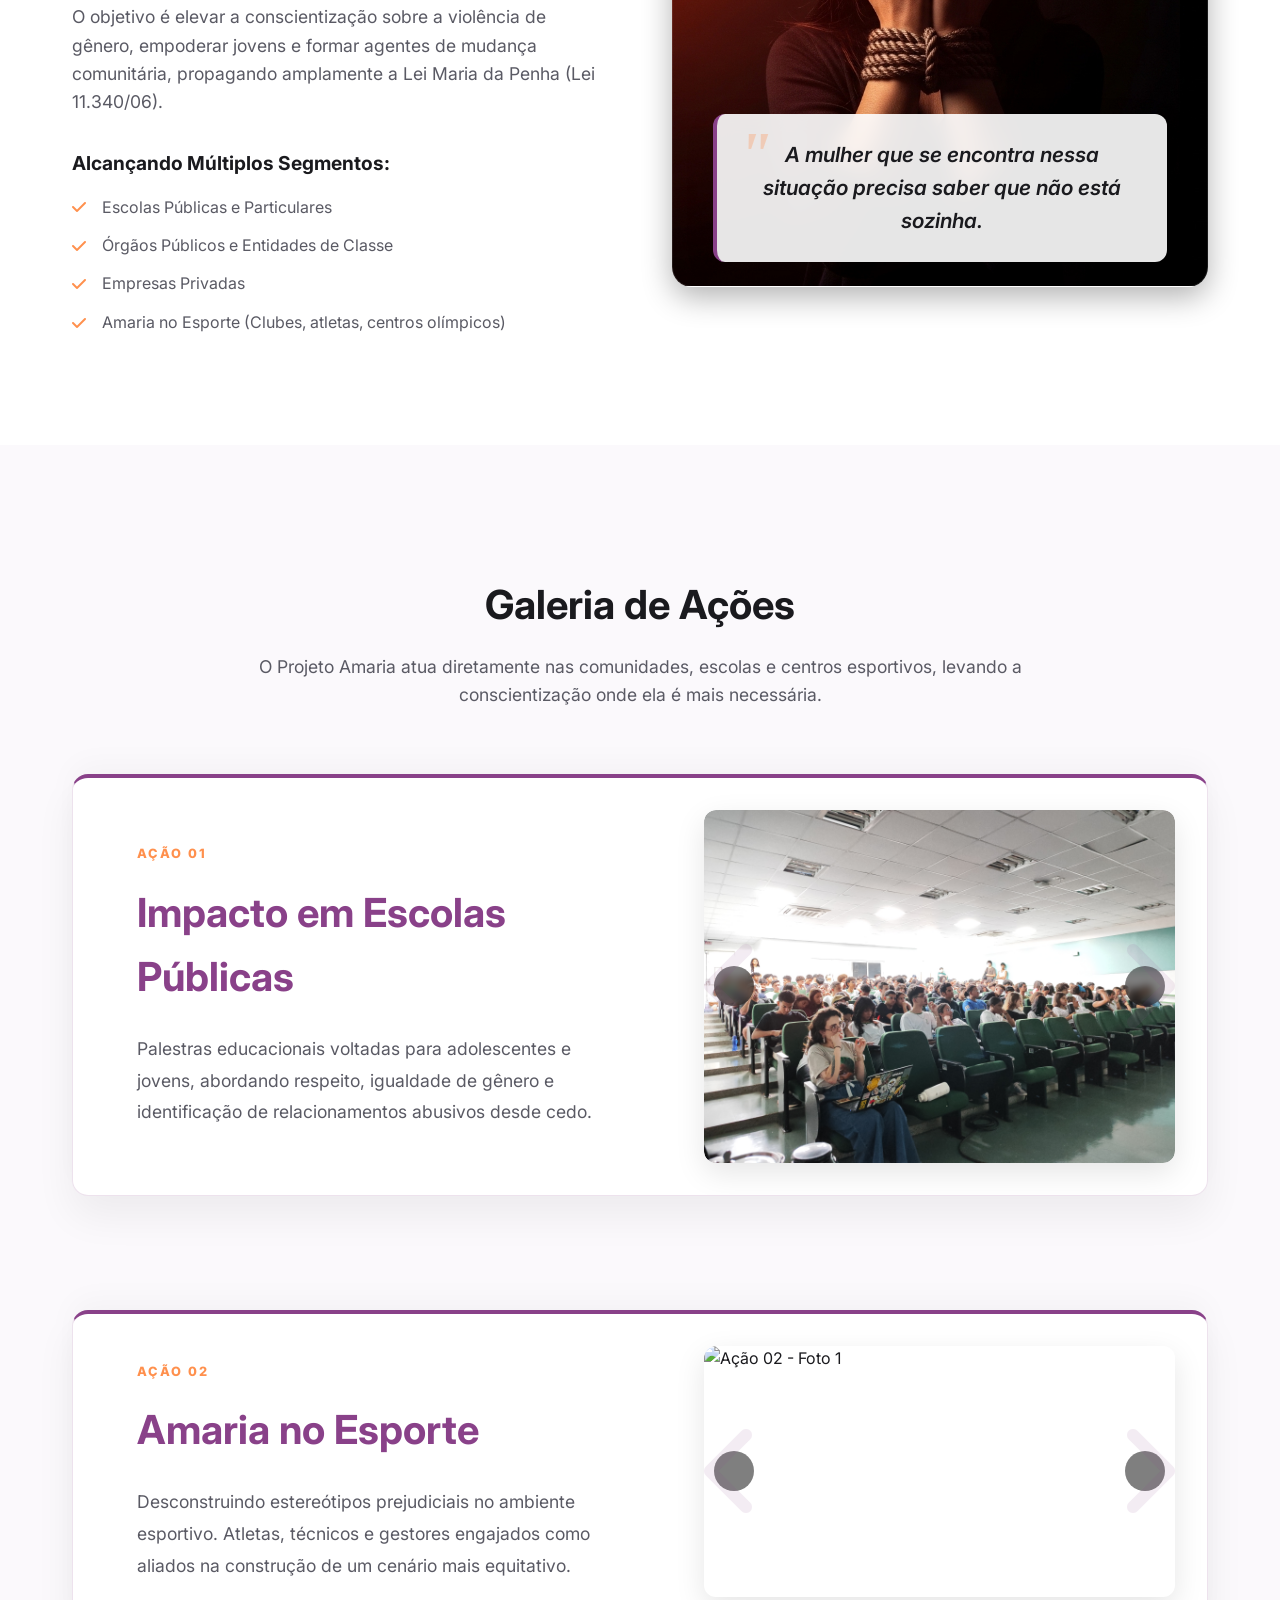
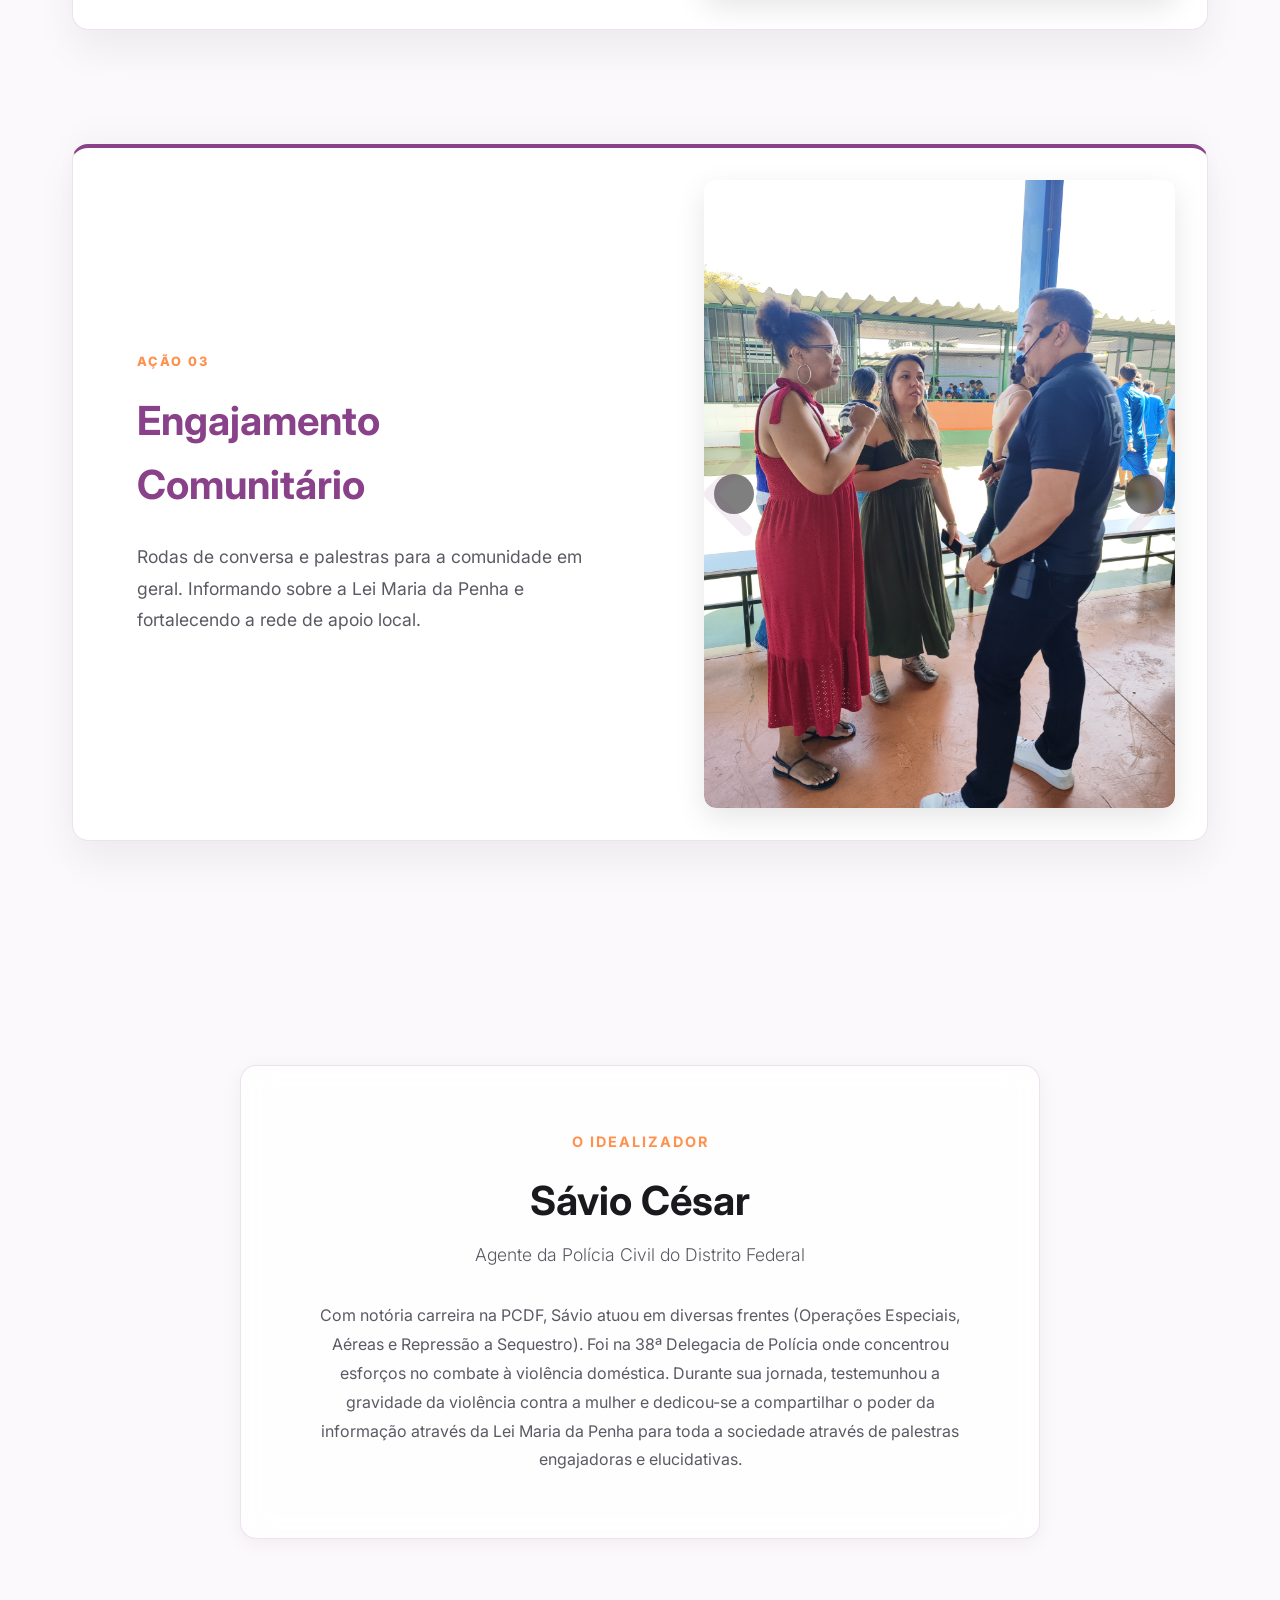
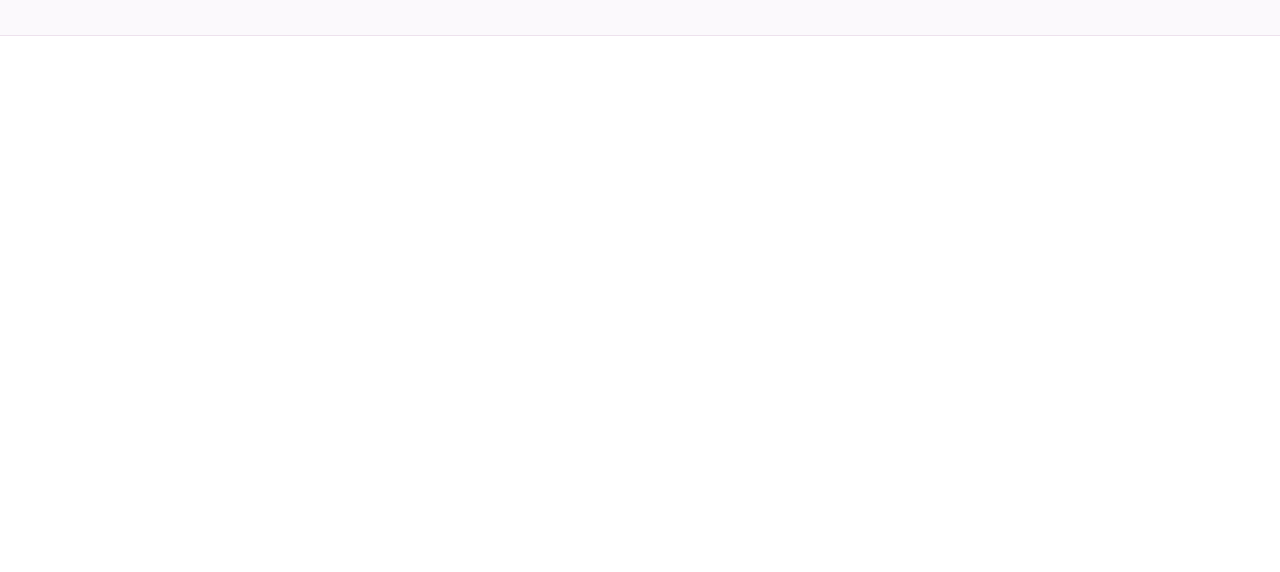
==== commit f1c8a2ad: "Fix: Re-implementando fundo na div principal e utilizando absolute position no mobile para criar efe" ====
--- a/index.html
+++ b/index.html
@@ -104,7 +104,6 @@
 
             <!-- NEW: Prominent Femicide Card -->
             <div class="femicide-highlight-card glass-panel fade-in delay-1">
-                <img src="assets/images/pare.png" alt="Mulher fazendo sinal de pare" class="femicide-mobile-img">
                 <div class="femicide-content">
                     <div class="femicide-alert">ALERTA NACIONAL</div>
                     <h3>FEMINICÍDIO</h3>
--- a/styles.css
+++ b/styles.css
@@ -1110,34 +1110,36 @@
         /* Hide on small screens for simplicity in this version */
     }
 
-    /* On mobile, remove the background image and use the separate <img> tag */
+    /* Restore floating elegance: Background image with absolute positioned text box at bottom */
     .femicide-highlight-card {
         padding: 0;
-        background-image: none;
-        background-color: transparent;
-        border-top: none;
-        box-shadow: none;
-        min-height: auto;
-        display: flex;
-        flex-direction: column;
+        background-image: url('assets/images/pare.png');
+        background-position: 70% top;
+        background-size: cover;
+        background-color: var(--bg-dark);
+        border-top: 6px solid var(--accent-primary);
+        box-shadow: 0 15px 40px rgba(137, 65, 137, 0.1);
+        height: 600px;
+        position: relative;
+        display: block;
+        border-radius: 16px;
     }
 
     .femicide-mobile-img {
-        display: block;
-        width: 100%;
-        height: auto;
-        border-top-left-radius: 16px;
-        border-top-right-radius: 16px;
-        object-fit: cover;
+        display: none;
     }
 
     .femicide-content {
-        max-width: 100%;
-        padding: 2rem;
-        border-radius: 0 0 16px 16px;
-        border-top: none;
-        background: rgba(26, 26, 30, 0.95);
-        /* Darker background so text is readable */
+        position: absolute;
+        bottom: 1.5rem;
+        left: 50%;
+        transform: translateX(-50%);
+        width: 90%;
+        max-width: 90%;
+        padding: 1.5rem;
+        border-radius: 16px;
+        border-top: 1px solid rgba(255, 255, 255, 0.1);
+        background: rgba(26, 26, 30, 0.85);
         margin: 0;
     }
 
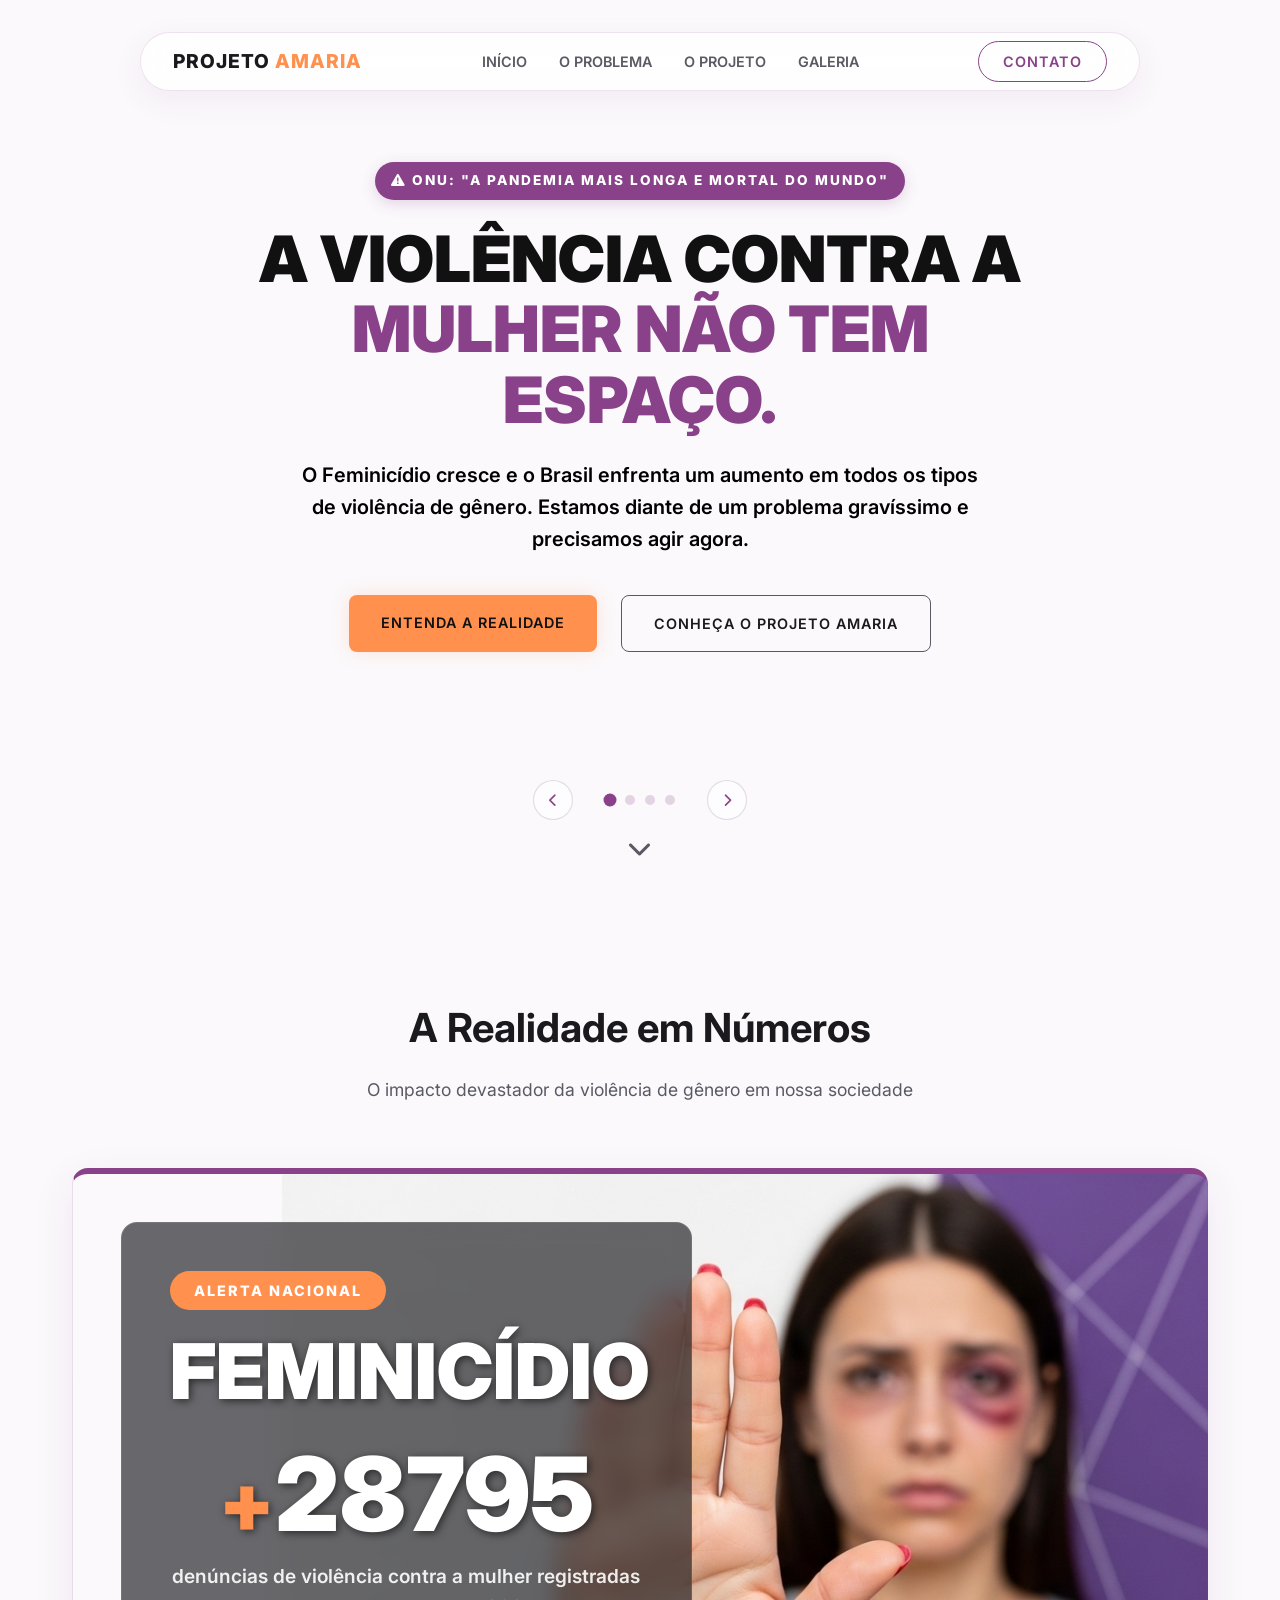
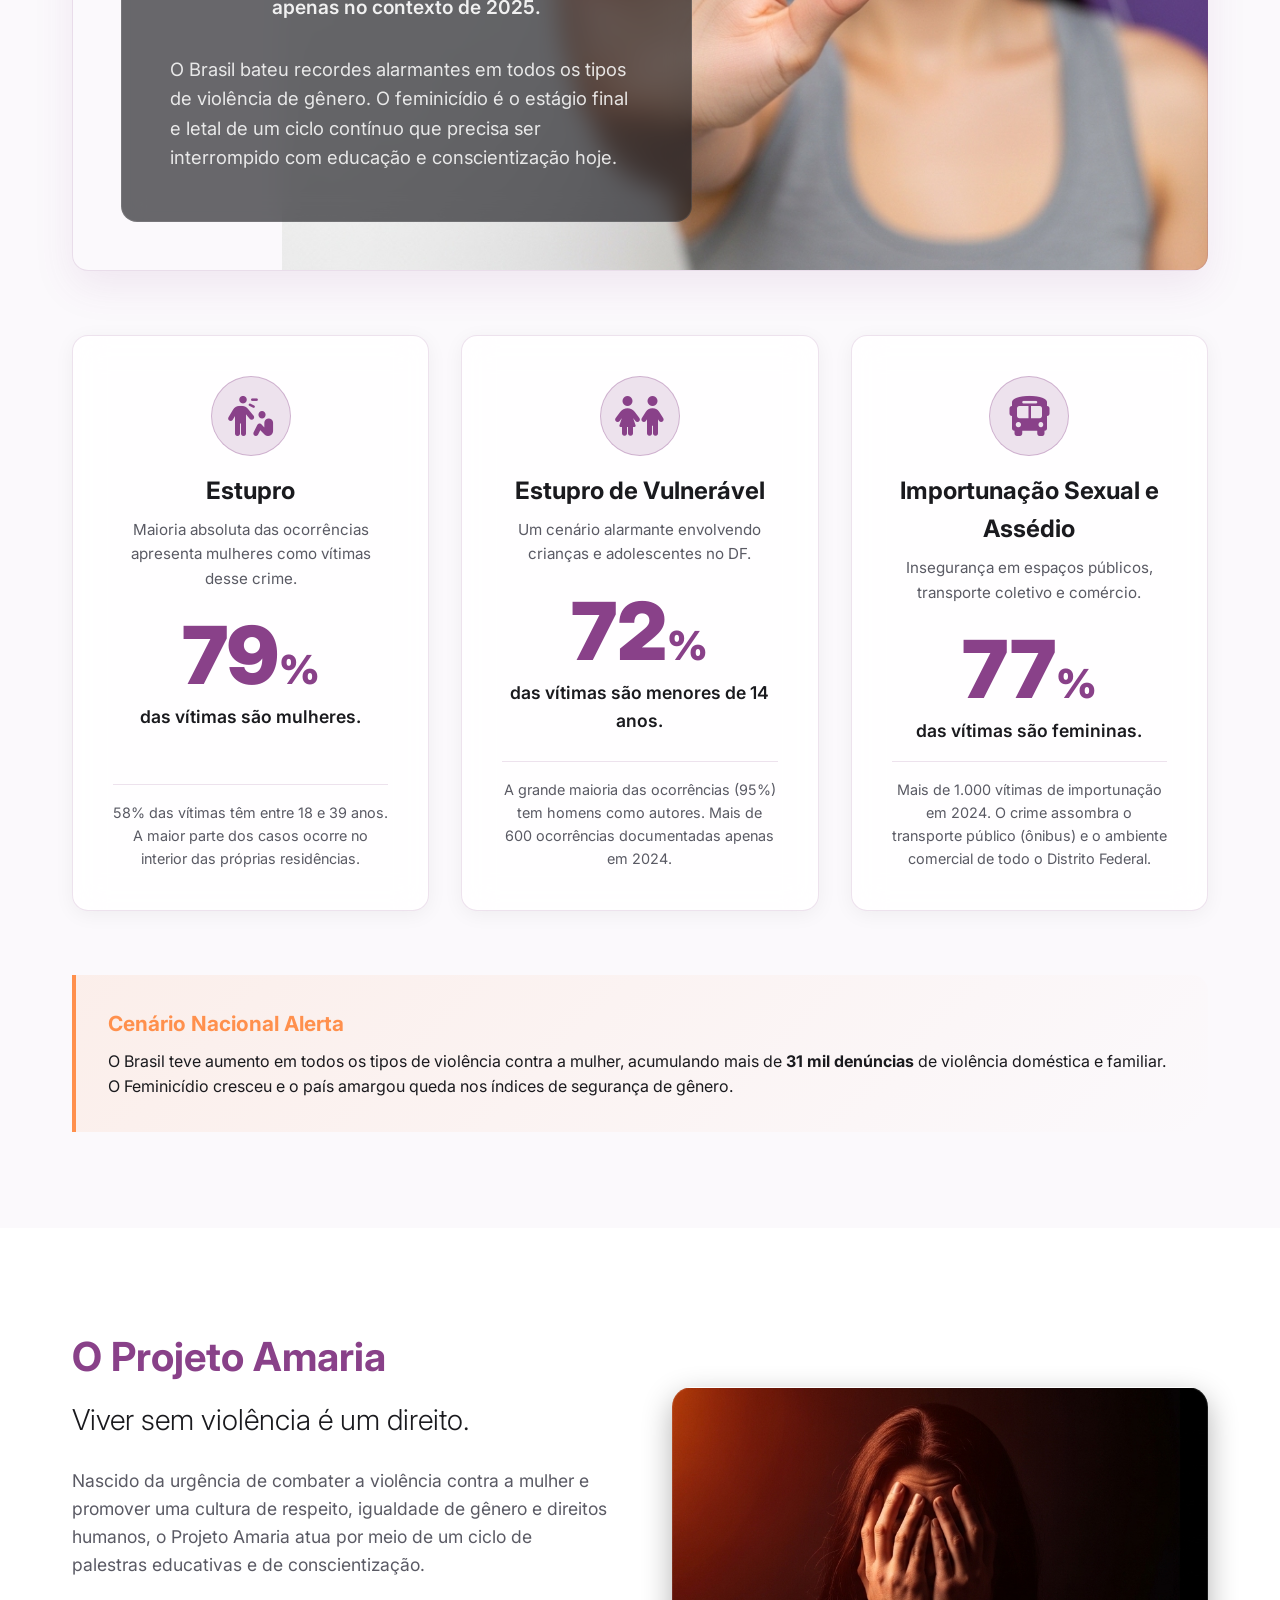
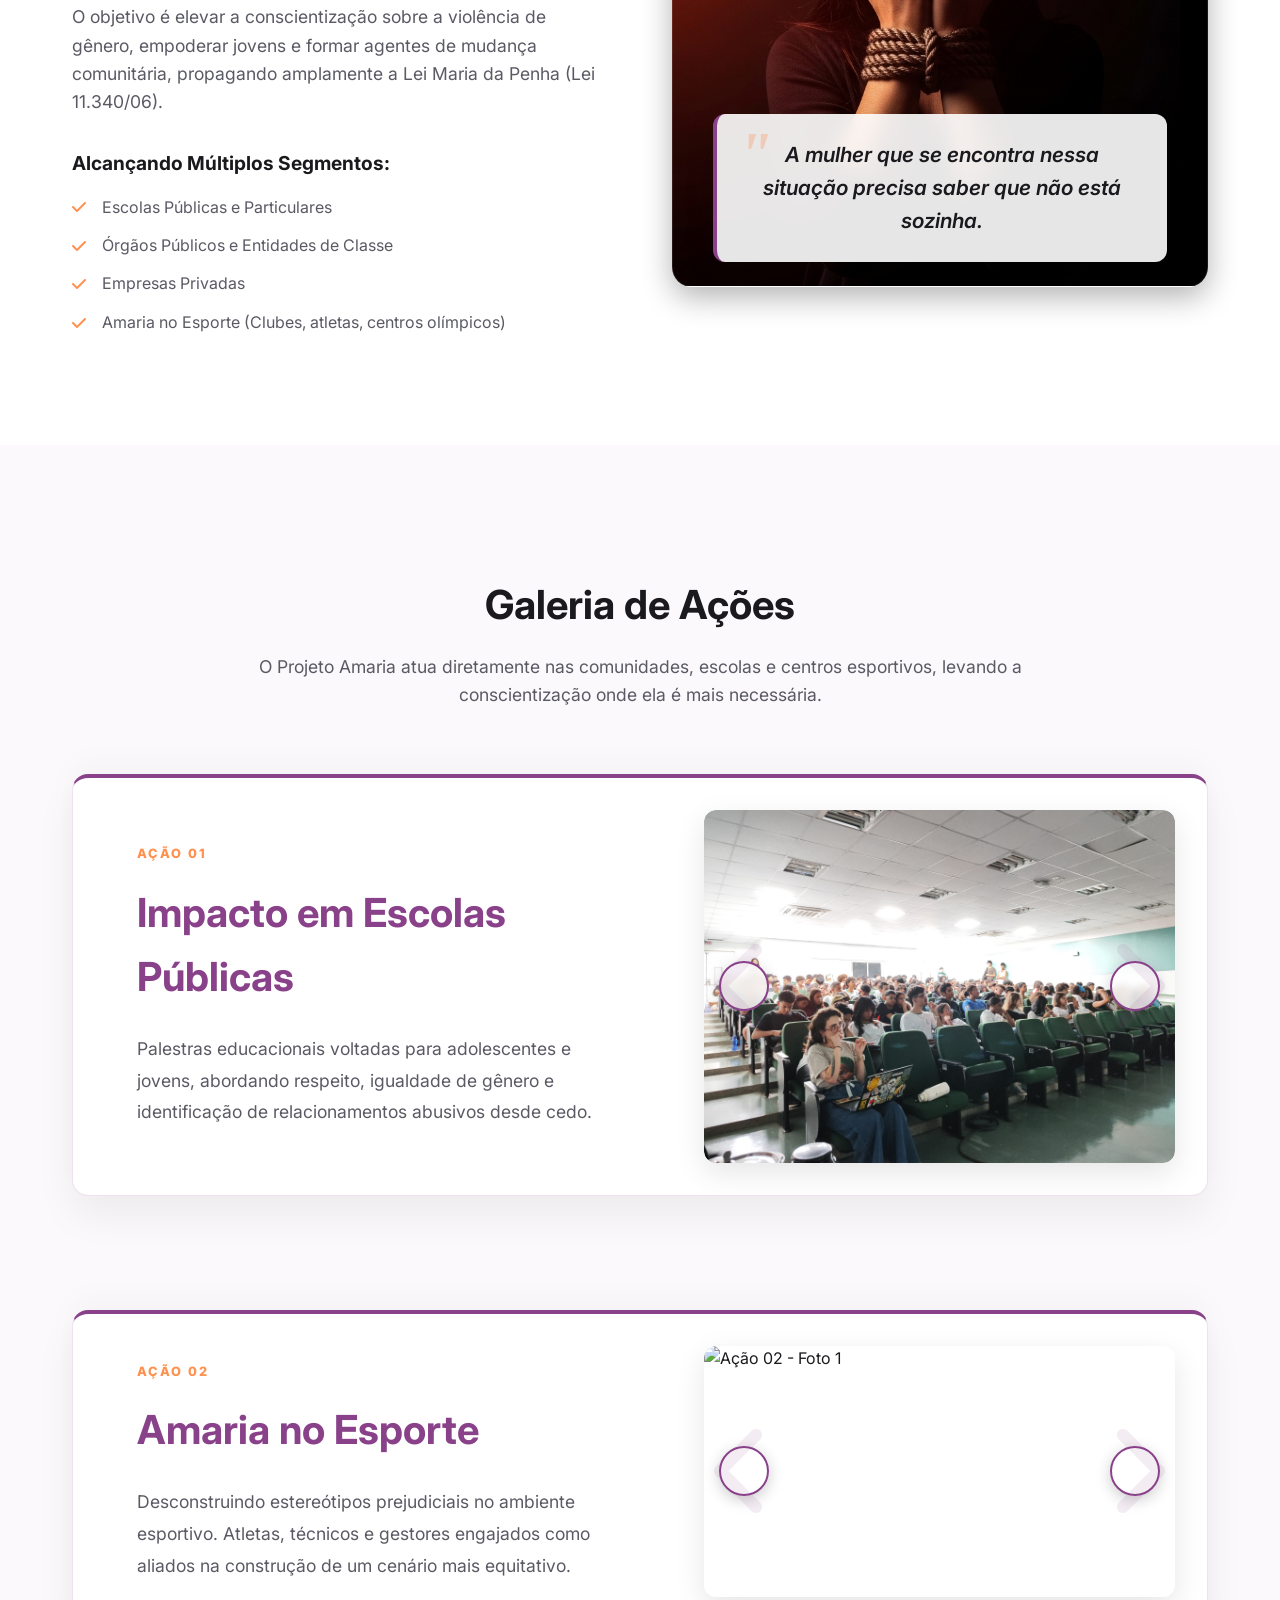
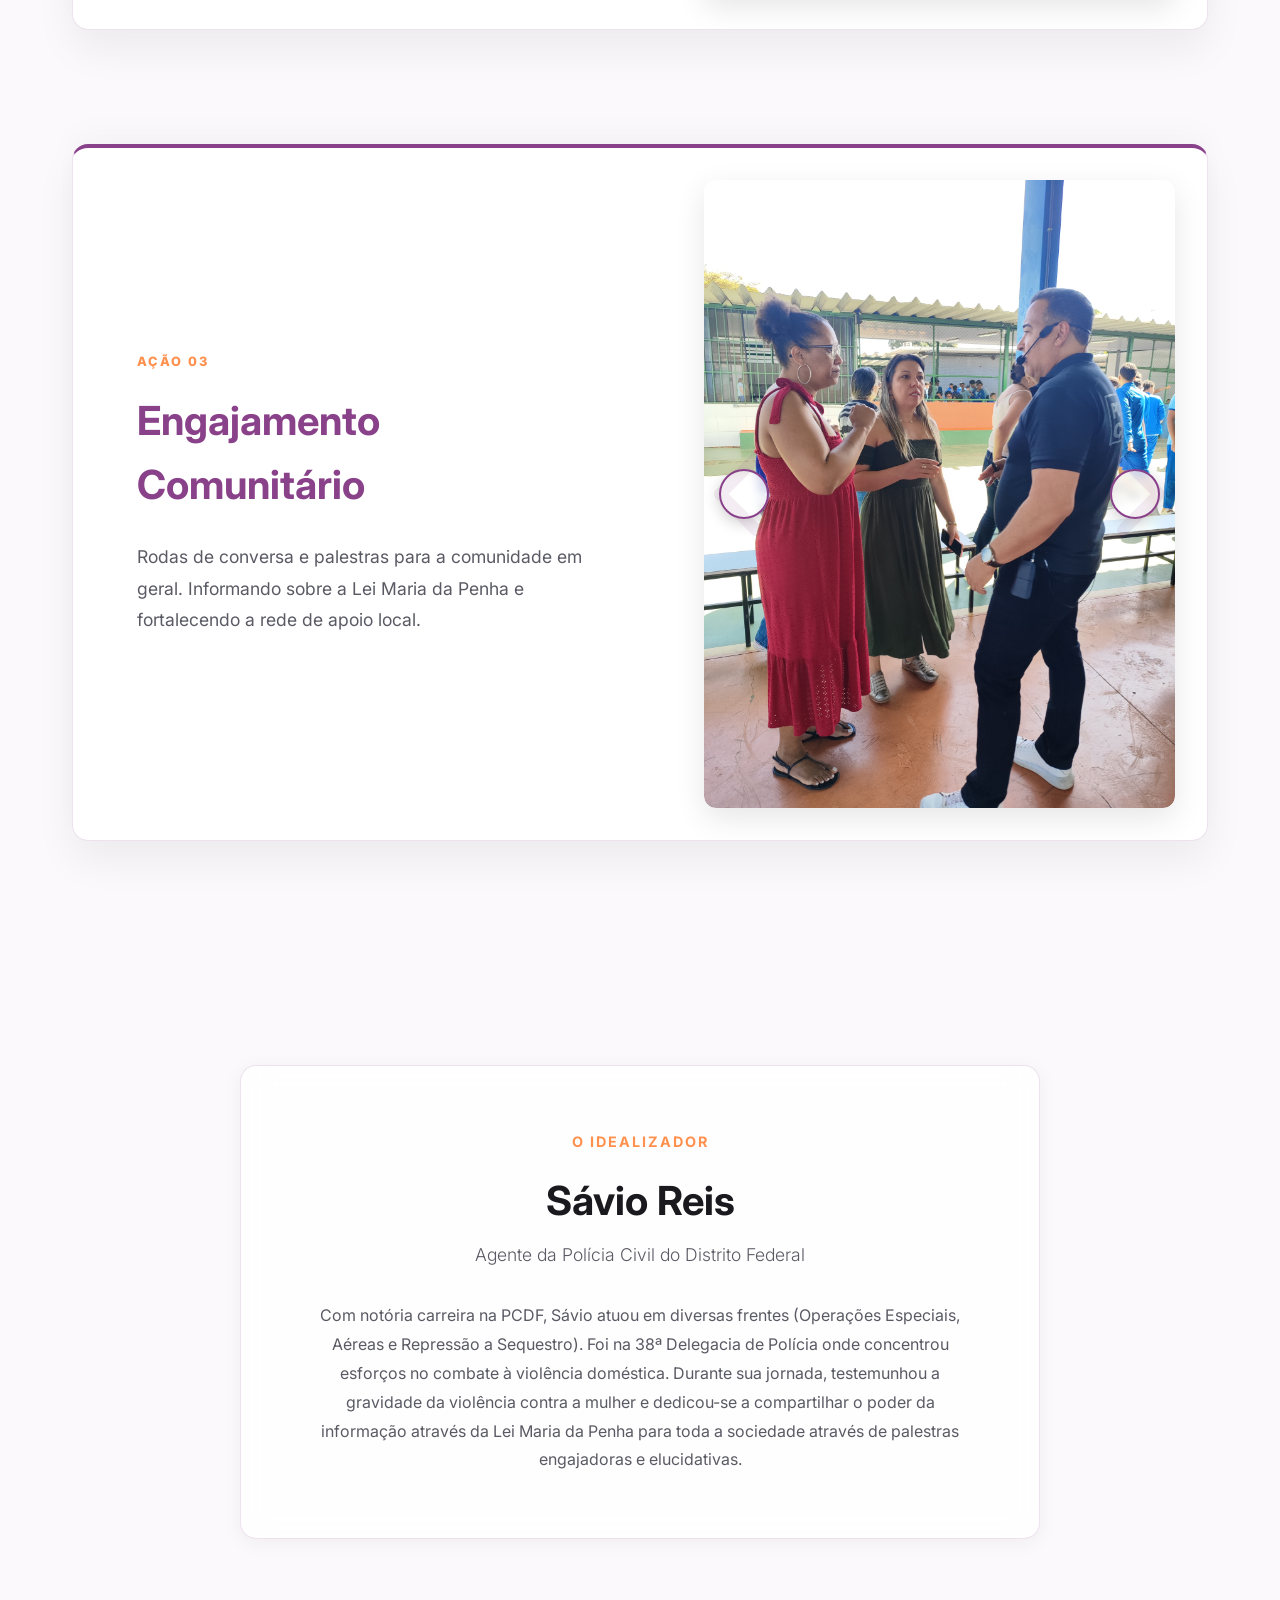
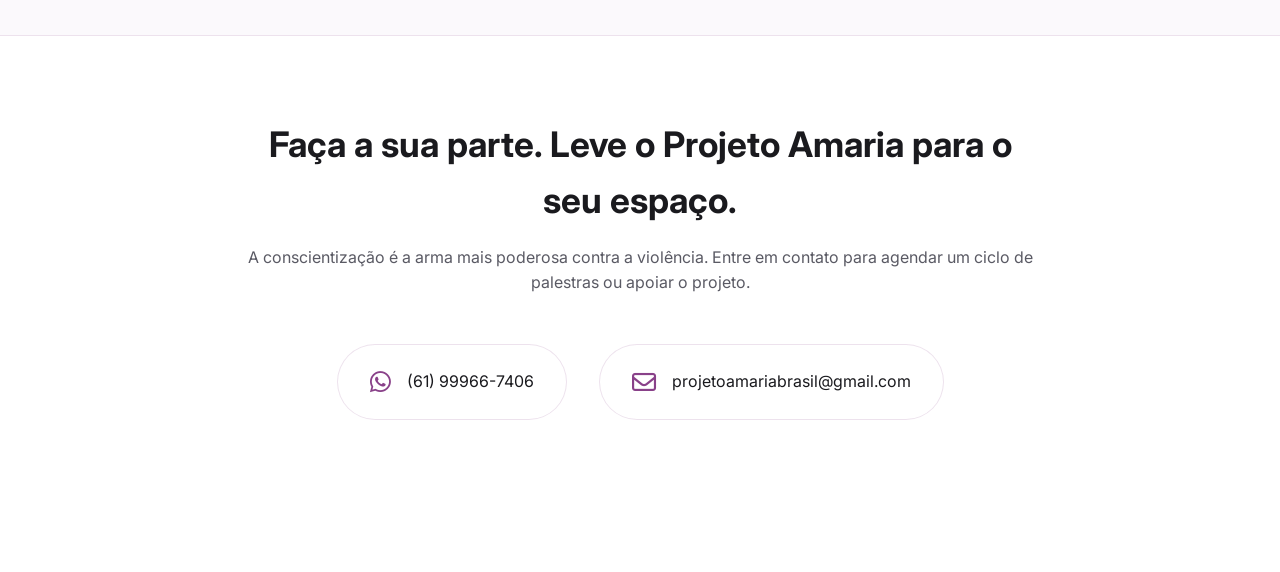
==== commit e2cbcfeb: "Galeria" ====
--- a/index.html
+++ b/index.html
@@ -306,7 +306,7 @@
             <div class="speaker-card glass-panel fade-in">
                 <div class="speaker-info">
                     <h2>O Idealizador</h2>
-                    <h3 class="speaker-name">Sávio César</h3>
+                    <h3 class="speaker-name">Sávio Reis</h3>
                     <p class="speaker-role">Agente da Polícia Civil do Distrito Federal</p>
                     <p class="speaker-bio">Com notória carreira na PCDF, Sávio atuou em diversas frentes (Operações
                         Especiais, Aéreas e Repressão a Sequestro). Foi na 38ª Delegacia de Polícia onde concentrou
@@ -346,7 +346,9 @@
     <!-- Fullscreen Image Modal -->
     <div id="image-modal" class="image-modal">
         <span class="close-modal"><i class="fa-solid fa-xmark"></i></span>
+        <button class="modal-nav prev-modal" aria-label="Anterior"><i class="fa-solid fa-chevron-left"></i></button>
         <img class="modal-content" id="modal-img" alt="Visualização Completa">
+        <button class="modal-nav next-modal" aria-label="Próxima"><i class="fa-solid fa-chevron-right"></i></button>
     </div>
 
     <script src="script.js"></script>
--- a/styles.css
+++ b/styles.css
@@ -978,30 +978,76 @@
     position: absolute;
     top: 50%;
     transform: translateY(-50%);
-    background: rgba(0, 0, 0, 0.5);
-    color: white;
-    border: none;
-    width: 40px;
-    height: 40px;
+    background: rgba(255, 255, 255, 0.8);
+    color: var(--accent-primary);
+    border: 2px solid var(--accent-primary);
+    width: 50px;
+    height: 50px;
     border-radius: 50%;
     display: flex;
     align-items: center;
     justify-content: center;
     cursor: pointer;
     z-index: 5;
-    transition: background 0.3s ease;
+    transition: all 0.3s ease;
+    box-shadow: 0 4px 15px rgba(0, 0, 0, 0.2);
+    font-size: 1.2rem;
 }
 
 .gallery-slider .slider-btn:hover {
     background: var(--accent-primary);
+    color: white;
+    transform: translateY(-50%) scale(1.1);
+    box-shadow: 0 6px 20px rgba(137, 65, 137, 0.4);
 }
 
 .gallery-slider .prev-gallery {
-    left: 10px;
+    left: 15px;
+    animation: pulse-left 2s infinite;
 }
 
 .gallery-slider .next-gallery {
-    right: 10px;
+    right: 15px;
+    animation: pulse-right 2s infinite;
+}
+
+@keyframes pulse-right {
+    0% {
+        transform: translateY(-50%) scale(1);
+        box-shadow: 0 0 0 0 rgba(137, 65, 137, 0.4);
+    }
+
+    50% {
+        transform: translateY(-50%) scale(1.05) translateX(3px);
+        box-shadow: 0 0 0 10px rgba(137, 65, 137, 0);
+    }
+
+    100% {
+        transform: translateY(-50%) scale(1);
+        box-shadow: 0 0 0 0 rgba(137, 65, 137, 0);
+    }
+}
+
+@keyframes pulse-left {
+    0% {
+        transform: translateY(-50%) scale(1);
+        box-shadow: 0 0 0 0 rgba(137, 65, 137, 0.4);
+    }
+
+    50% {
+        transform: translateY(-50%) scale(1.05) translateX(-3px);
+        box-shadow: 0 0 0 10px rgba(137, 65, 137, 0);
+    }
+
+    100% {
+        transform: translateY(-50%) scale(1);
+        box-shadow: 0 0 0 0 rgba(137, 65, 137, 0);
+    }
+}
+
+.gallery-slider:hover .prev-gallery,
+.gallery-slider:hover .next-gallery {
+    animation-play-state: paused;
 }
 
 /* Fullscreen Image Modal */
@@ -1060,6 +1106,39 @@
     color: var(--accent-secondary);
 }
 
+.modal-nav {
+    position: absolute;
+    top: 50%;
+    transform: translateY(-50%);
+    background: rgba(255, 255, 255, 0.1);
+    color: white;
+    border: 2px solid rgba(255, 255, 255, 0.5);
+    width: 60px;
+    height: 60px;
+    border-radius: 50%;
+    display: flex;
+    align-items: center;
+    justify-content: center;
+    cursor: pointer;
+    z-index: 10000;
+    transition: all 0.3s ease;
+    font-size: 1.5rem;
+}
+
+.modal-nav:hover {
+    background: var(--accent-primary);
+    border-color: var(--accent-primary);
+    transform: translateY(-50%) scale(1.1);
+}
+
+.prev-modal {
+    left: 40px;
+}
+
+.next-modal {
+    right: 40px;
+}
+
 /* Animations for Observer */
 .fade-in {
     opacity: 0;
@@ -1097,12 +1176,42 @@
         flex-direction: column;
     }
 
+    section,
+    .project-section,
+    .gallery-section,
+    .author-section,
+    .cta-section {
+        padding: 3rem 0;
+        /* Cut vertical spacing in half for mobile */
+    }
+
     .project-image {
         width: 100%;
     }
 
+    .project-text h2,
+    .section-header h2 {
+        font-size: 1.8rem;
+        /* Reduced for mobile */
+    }
+
     .glass-image-container {
-        height: 400px;
+        height: 450px;
+        /* Increased slightly to give more room for the background image */
+    }
+
+    .slogan-box {
+        font-size: 1rem;
+        /* Much smaller font to reduce box height */
+        padding: 1rem 1.2rem;
+        max-width: 90%;
+    }
+
+    .quote-mark {
+        font-size: 3rem;
+        /* Scaled down quote mark */
+        top: -5px;
+        left: 10px;
     }
 
     .nav-links {
@@ -1114,8 +1223,10 @@
     .femicide-highlight-card {
         padding: 0;
         background-image: url('assets/images/pare.png');
-        background-position: 70% top;
-        background-size: cover;
+        background-position: center top;
+        /* Center the image to show both sides */
+        background-size: 150% auto;
+        /* Scale the width so the hand fits in the frame */
         background-color: var(--bg-dark);
         border-top: 6px solid var(--accent-primary);
         box-shadow: 0 15px 40px rgba(137, 65, 137, 0.1);
@@ -1131,15 +1242,18 @@
 
     .femicide-content {
         position: absolute;
-        bottom: 1.5rem;
+        bottom: 0;
         left: 50%;
         transform: translateX(-50%);
-        width: 90%;
-        max-width: 90%;
-        padding: 1.5rem;
-        border-radius: 16px;
+        width: 100%;
+        max-width: 100%;
+        padding: 1.5rem 1.5rem 2.5rem 1.5rem;
+        border-radius: 24px 24px 0 0;
         border-top: 1px solid rgba(255, 255, 255, 0.1);
-        background: rgba(26, 26, 30, 0.85);
+        background: rgba(26, 26, 30, 0.5);
+        /* More transparent */
+        backdrop-filter: blur(8px);
+        -webkit-backdrop-filter: blur(8px);
         margin: 0;
     }
 
@@ -1147,6 +1261,8 @@
         font-size: 1.3rem;
         /* Reduced font size */
         margin-bottom: 0.5rem;
+        text-align: center;
+        /* Centering just the title */
     }
 
     .femicide-number {
@@ -1158,7 +1274,10 @@
         font-size: 0.65rem;
         /* Reduced font size */
         padding: 0.3rem 0.8rem;
-        margin-bottom: 0.8rem;
+        margin: 0 auto 0.8rem auto;
+        /* Center the badge and keep bottom margin */
+        display: block;
+        width: fit-content;
     }
 
     .femicide-label {
@@ -1188,13 +1307,27 @@
         padding: 2rem;
     }
 
+    .stacking-text h3 {
+        font-size: 1.8rem;
+        /* Dramatically reduced for mobile */
+        margin-bottom: 1rem;
+    }
+
     .stacking-image {
         padding: 1.5rem;
         min-height: 250px;
     }
 
     .nav-logo {
-        font-size: 1.2rem;
+        font-size: 1rem;
+        /* Smaller logo font */
+    }
+
+    .nav-cta {
+        font-size: 0.65rem;
+        /* Even smaller button font */
+        padding: 0.4rem 0.8rem;
+        /* Even tighter padding */
     }
 }
 
@@ -1204,6 +1337,19 @@
         min-height: 100vh;
     }
 
+    .nav-cta {
+        font-size: 0.6rem;
+        /* Tiny font for smallest screens */
+        padding: 0.3rem 0.6rem;
+        /* Minimal padding */
+    }
+
+    .project-text h2,
+    .section-header h2 {
+        font-size: 1.5rem;
+        /* Even smaller for very narrow screens */
+    }
+
     .hero-title {
         font-size: 2.2rem;
     }
@@ -1251,4 +1397,14 @@
     .femicide-number {
         font-size: 1.8rem;
     }
+
+    /* Further refine the background size for very narrow screens so the hand isn't cut off */
+    .femicide-highlight-card {
+        background-size: 180% auto;
+    }
+
+    .stacking-text h3 {
+        font-size: 1.5rem;
+        /* Even smaller for very narrow screens */
+    }
 }
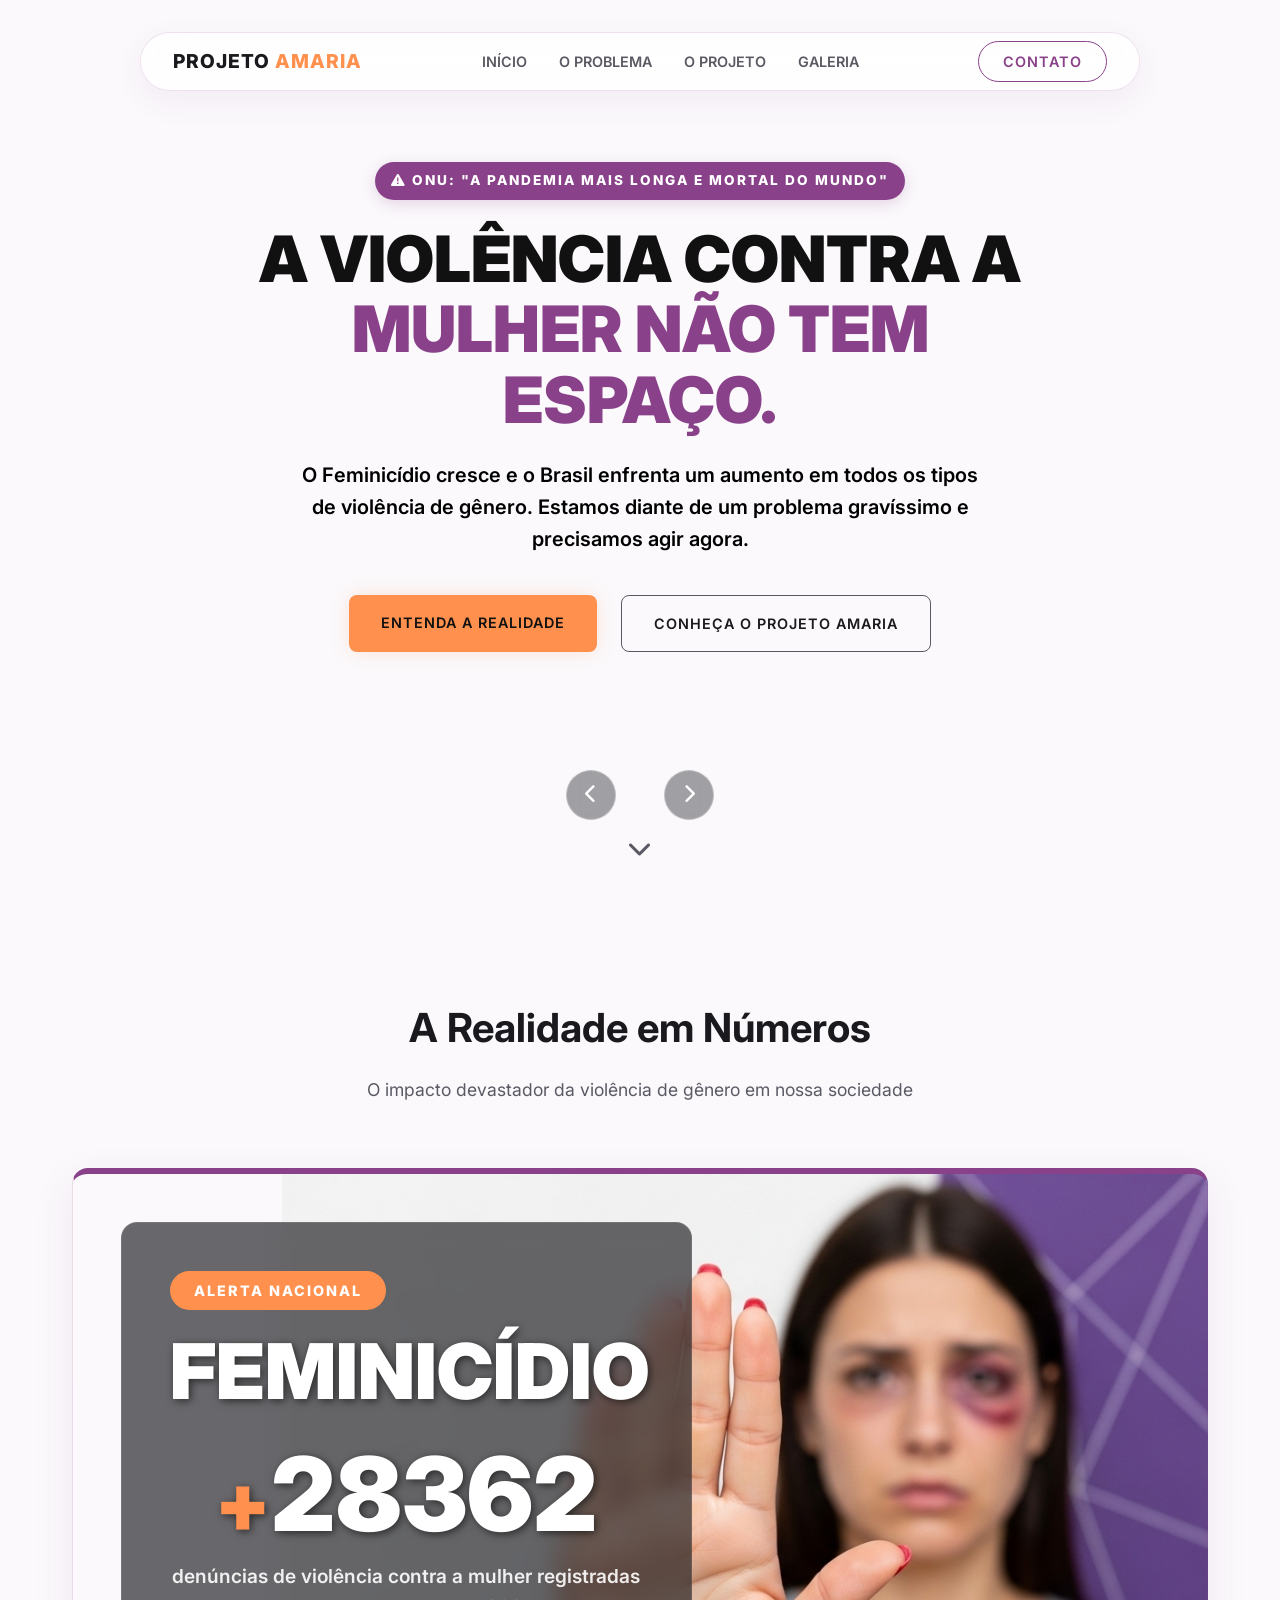
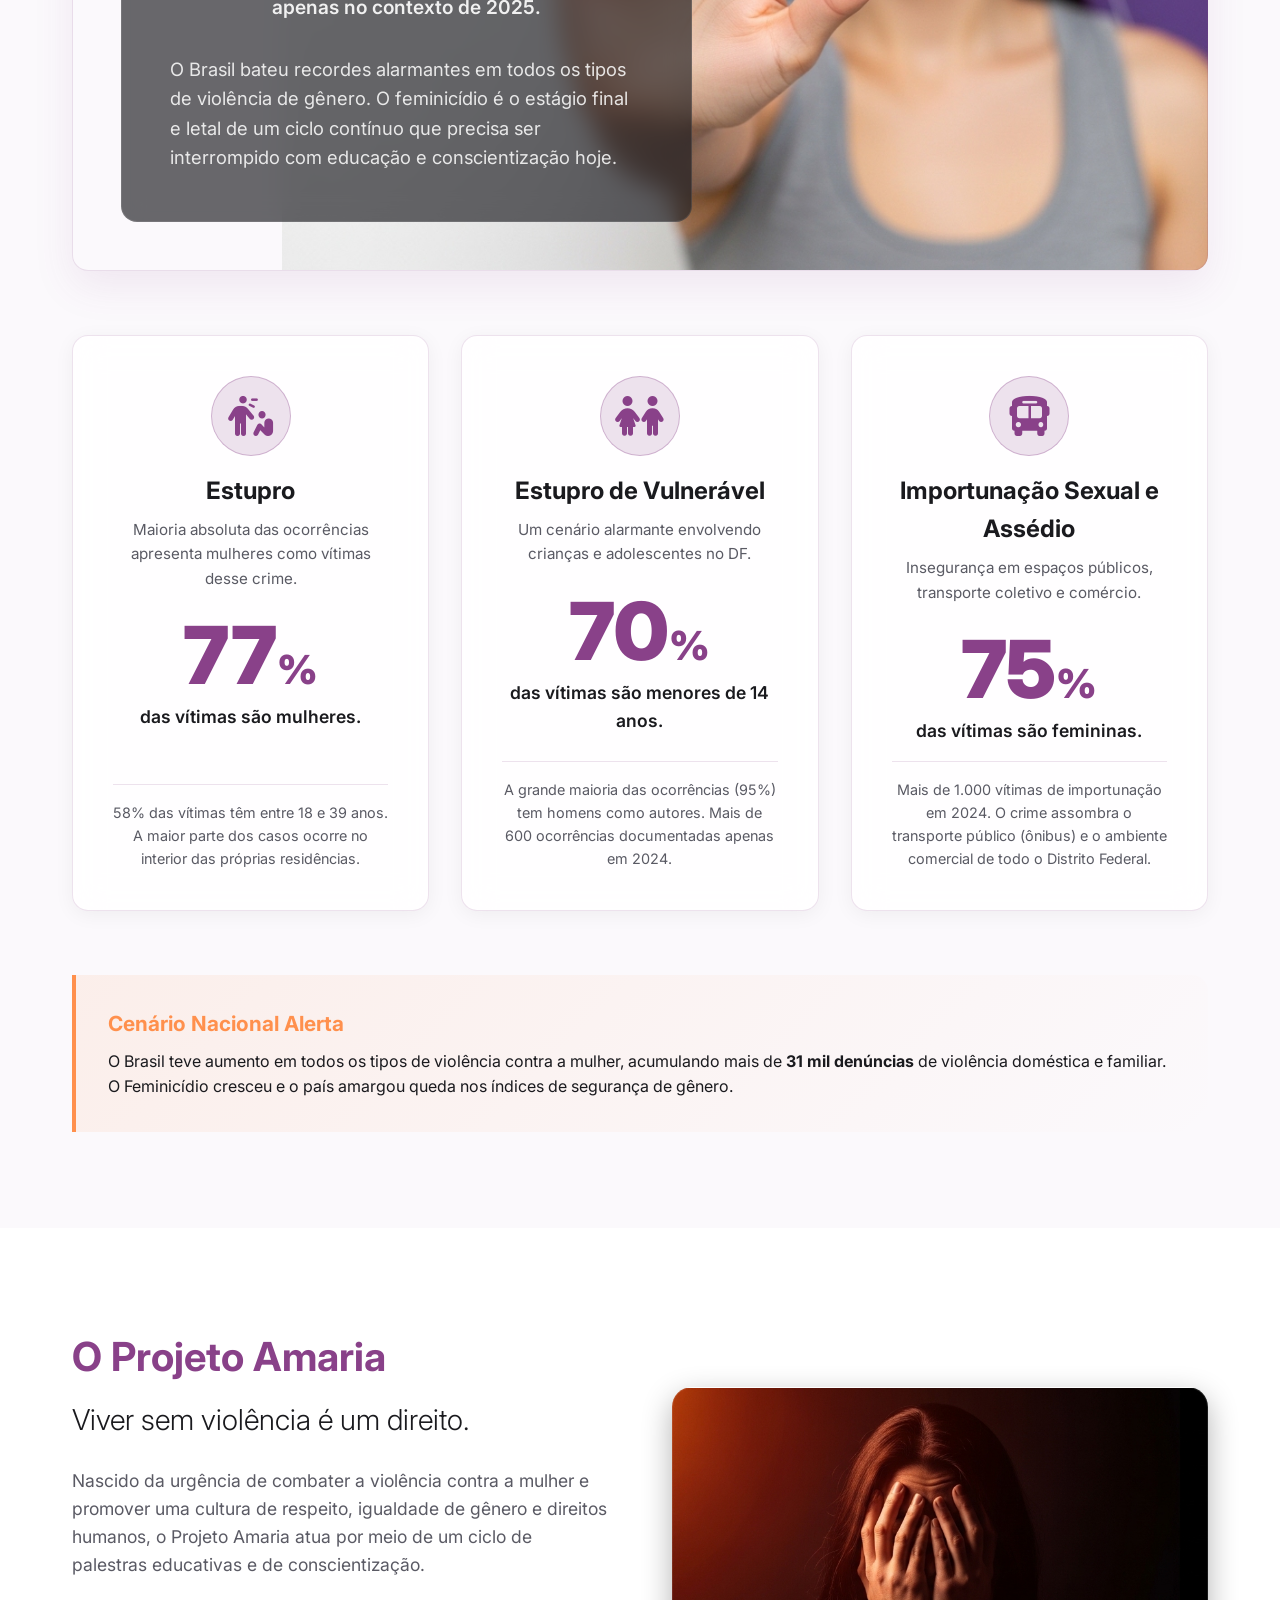
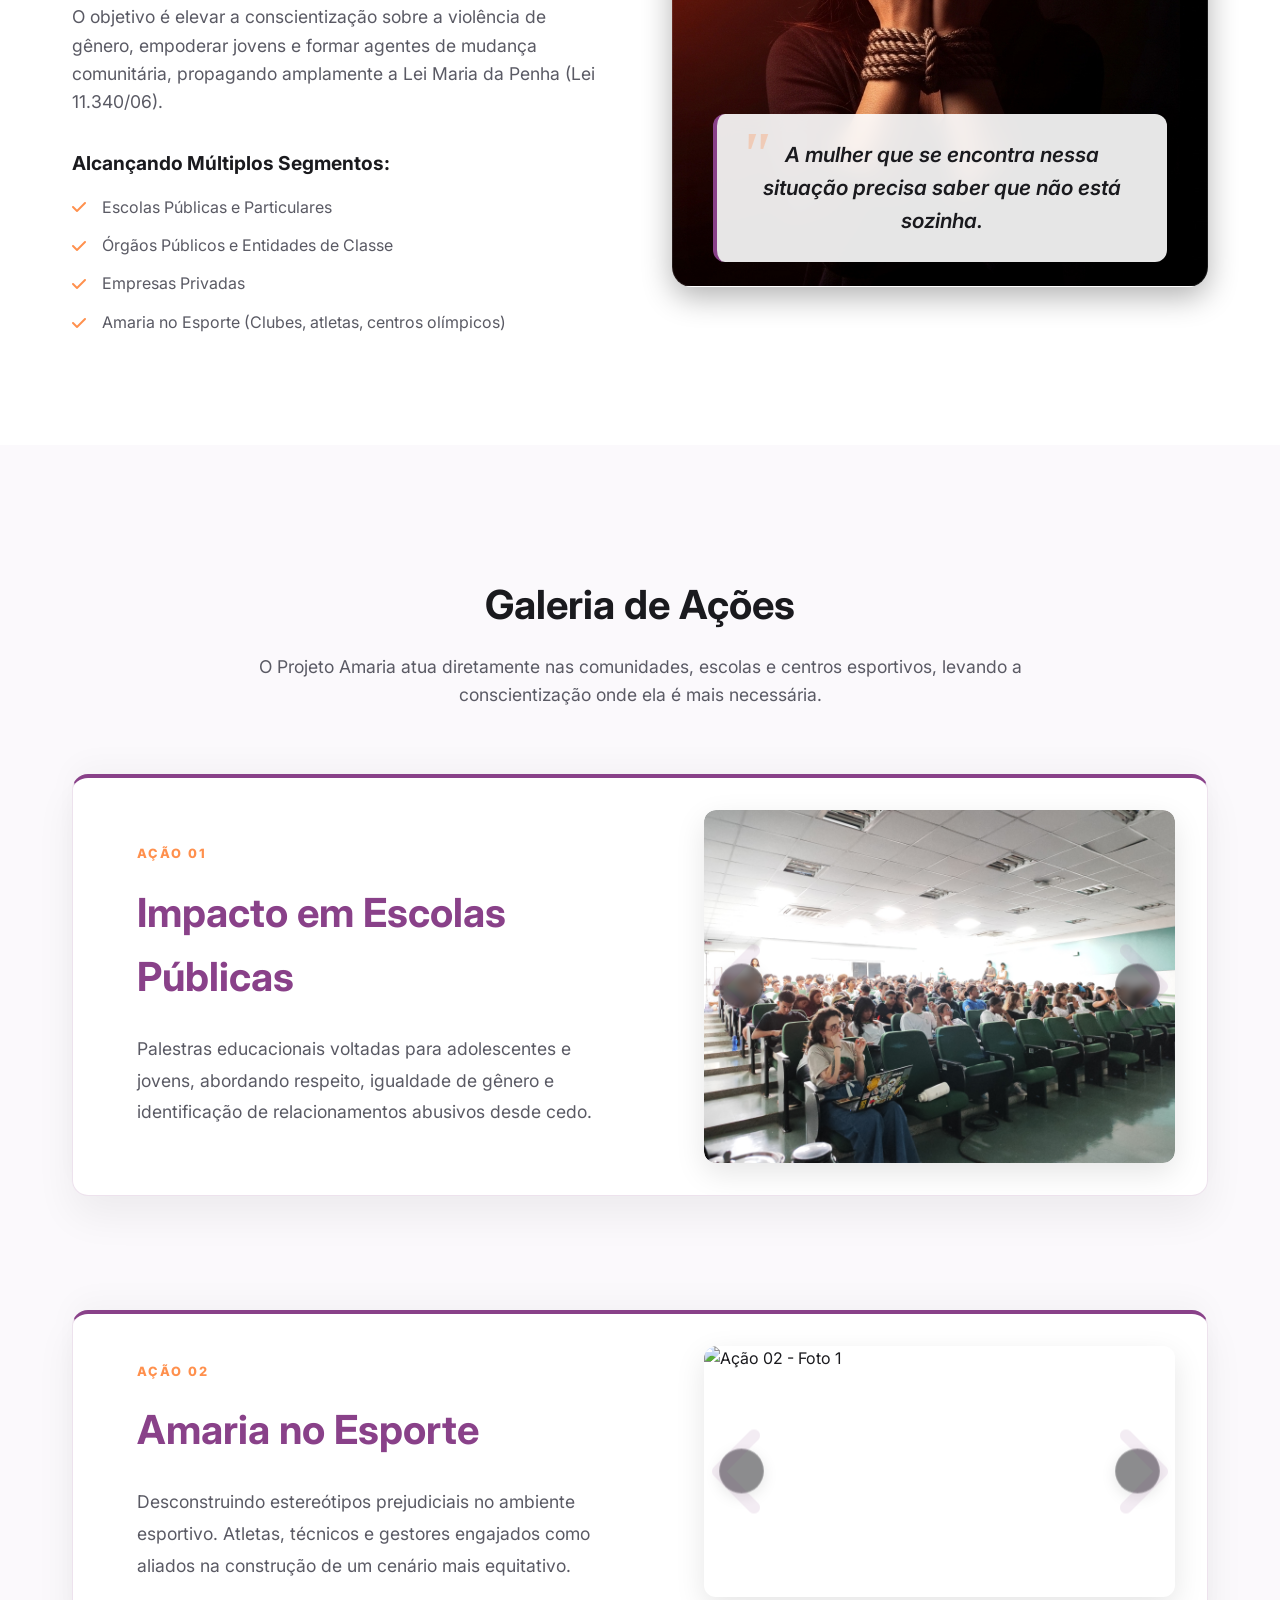
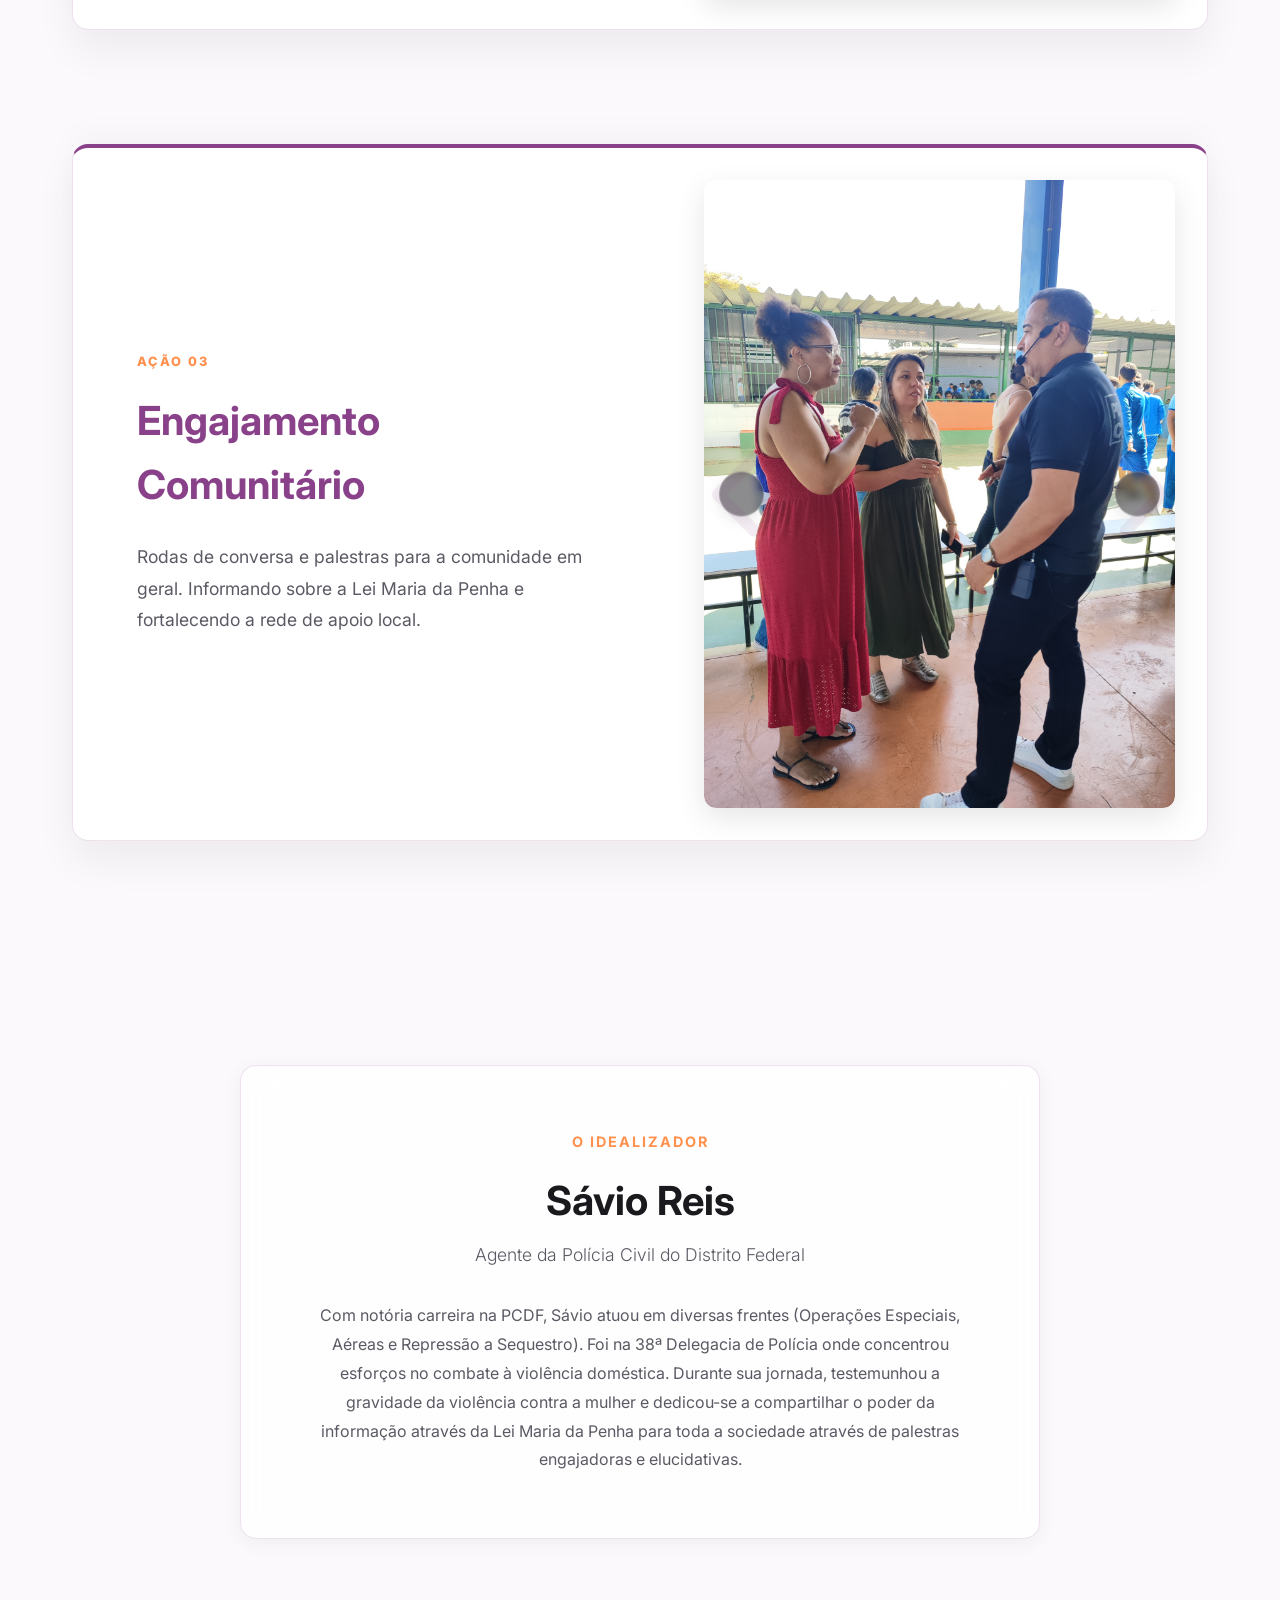
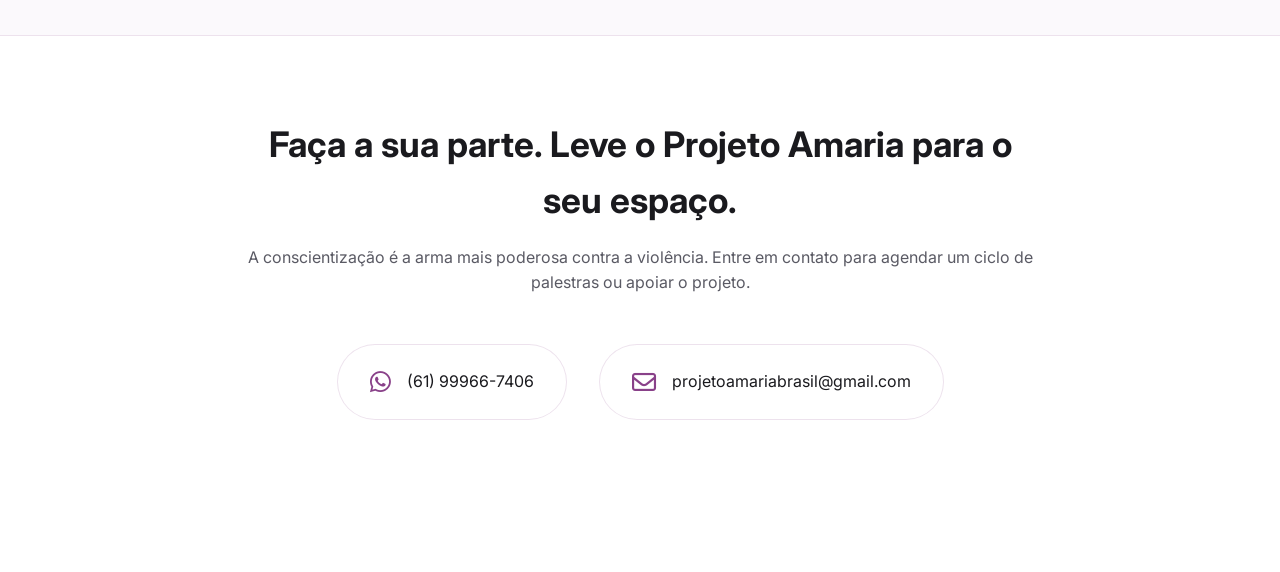
==== commit 956138e2: "Galeria03" ====
--- a/index.html
+++ b/index.html
@@ -80,12 +80,6 @@
         <!-- Slider Controls -->
         <div class="slider-controls">
             <button class="slider-btn prev-btn"><i class="fa-solid fa-chevron-left"></i></button>
-            <div class="slider-dots">
-                <span class="dot active"></span>
-                <span class="dot"></span>
-                <span class="dot"></span>
-                <span class="dot"></span>
-            </div>
             <button class="slider-btn next-btn"><i class="fa-solid fa-chevron-right"></i></button>
         </div>
 
--- a/styles.css
+++ b/styles.css
@@ -222,7 +222,6 @@
     margin-inline: auto;
 }
 
-/* Slider Controls */
 .slider-controls {
     position: absolute;
     bottom: 5rem;
@@ -231,43 +230,34 @@
     z-index: 4;
     display: flex;
     align-items: center;
-    gap: 2rem;
+    gap: 3rem;
+    /* wider gap since dots are gone */
 }
 
 .slider-btn {
-    background: rgba(255, 255, 255, 0.5);
-    border: 1px solid rgba(137, 65, 137, 0.2);
-    color: var(--accent-primary);
-    width: 40px;
-    height: 40px;
+    background: rgba(26, 26, 30, 0.4);
+    border: 1px solid rgba(255, 255, 255, 0.3);
+    color: white;
+    width: 50px;
+    height: 50px;
     border-radius: 50%;
+    display: flex;
+    /* Ensure icon centers properly */
+    align-items: center;
+    justify-content: center;
     cursor: pointer;
-    backdrop-filter: blur(4px);
+    backdrop-filter: blur(8px);
+    -webkit-backdrop-filter: blur(8px);
     transition: all 0.3s;
+    font-size: 1.2rem;
 }
 
 .slider-btn:hover {
     background: var(--accent-primary);
+    border-color: var(--accent-primary);
     color: white;
-}
-
-.slider-dots {
-    display: flex;
-    gap: 10px;
-}
-
-.dot {
-    width: 10px;
-    height: 10px;
-    border-radius: 50%;
-    background: rgba(137, 65, 137, 0.2);
-    cursor: pointer;
-    transition: all 0.3s;
-}
-
-.dot.active {
-    background: var(--accent-primary);
-    transform: scale(1.3);
+    transform: scale(1.1);
+    box-shadow: 0 4px 15px rgba(137, 65, 137, 0.5);
 }
 
 .cta-group {
@@ -978,11 +968,14 @@
     position: absolute;
     top: 50%;
     transform: translateY(-50%);
-    background: rgba(255, 255, 255, 0.8);
-    color: var(--accent-primary);
-    border: 2px solid var(--accent-primary);
-    width: 50px;
-    height: 50px;
+    background: rgba(26, 26, 30, 0.5);
+    /* subtle dark semi-transparent */
+    backdrop-filter: blur(4px);
+    -webkit-backdrop-filter: blur(4px);
+    color: white;
+    border: 1px solid rgba(255, 255, 255, 0.2);
+    width: 45px;
+    height: 45px;
     border-radius: 50%;
     display: flex;
     align-items: center;
@@ -990,64 +983,24 @@
     cursor: pointer;
     z-index: 5;
     transition: all 0.3s ease;
-    box-shadow: 0 4px 15px rgba(0, 0, 0, 0.2);
-    font-size: 1.2rem;
+    box-shadow: 0 4px 15px rgba(0, 0, 0, 0.1);
+    font-size: 1.1rem;
 }
 
 .gallery-slider .slider-btn:hover {
     background: var(--accent-primary);
+    border-color: var(--accent-primary);
     color: white;
-    transform: translateY(-50%) scale(1.1);
+    transform: translateY(-50%) scale(1.05);
     box-shadow: 0 6px 20px rgba(137, 65, 137, 0.4);
 }
 
 .gallery-slider .prev-gallery {
     left: 15px;
-    animation: pulse-left 2s infinite;
 }
 
 .gallery-slider .next-gallery {
     right: 15px;
-    animation: pulse-right 2s infinite;
-}
-
-@keyframes pulse-right {
-    0% {
-        transform: translateY(-50%) scale(1);
-        box-shadow: 0 0 0 0 rgba(137, 65, 137, 0.4);
-    }
-
-    50% {
-        transform: translateY(-50%) scale(1.05) translateX(3px);
-        box-shadow: 0 0 0 10px rgba(137, 65, 137, 0);
-    }
-
-    100% {
-        transform: translateY(-50%) scale(1);
-        box-shadow: 0 0 0 0 rgba(137, 65, 137, 0);
-    }
-}
-
-@keyframes pulse-left {
-    0% {
-        transform: translateY(-50%) scale(1);
-        box-shadow: 0 0 0 0 rgba(137, 65, 137, 0.4);
-    }
-
-    50% {
-        transform: translateY(-50%) scale(1.05) translateX(-3px);
-        box-shadow: 0 0 0 10px rgba(137, 65, 137, 0);
-    }
-
-    100% {
-        transform: translateY(-50%) scale(1);
-        box-shadow: 0 0 0 0 rgba(137, 65, 137, 0);
-    }
-}
-
-.gallery-slider:hover .prev-gallery,
-.gallery-slider:hover .next-gallery {
-    animation-play-state: paused;
 }
 
 /* Fullscreen Image Modal */
@@ -1110,9 +1063,10 @@
     position: absolute;
     top: 50%;
     transform: translateY(-50%);
-    background: rgba(255, 255, 255, 0.1);
+    background: var(--accent-primary);
+    /* solid purple */
     color: white;
-    border: 2px solid rgba(255, 255, 255, 0.5);
+    border: 2px solid rgba(255, 255, 255, 0.2);
     width: 60px;
     height: 60px;
     border-radius: 50%;
@@ -1123,6 +1077,7 @@
     z-index: 10000;
     transition: all 0.3s ease;
     font-size: 1.5rem;
+    box-shadow: 0 4px 15px rgba(0, 0, 0, 0.5);
 }
 
 .modal-nav:hover {
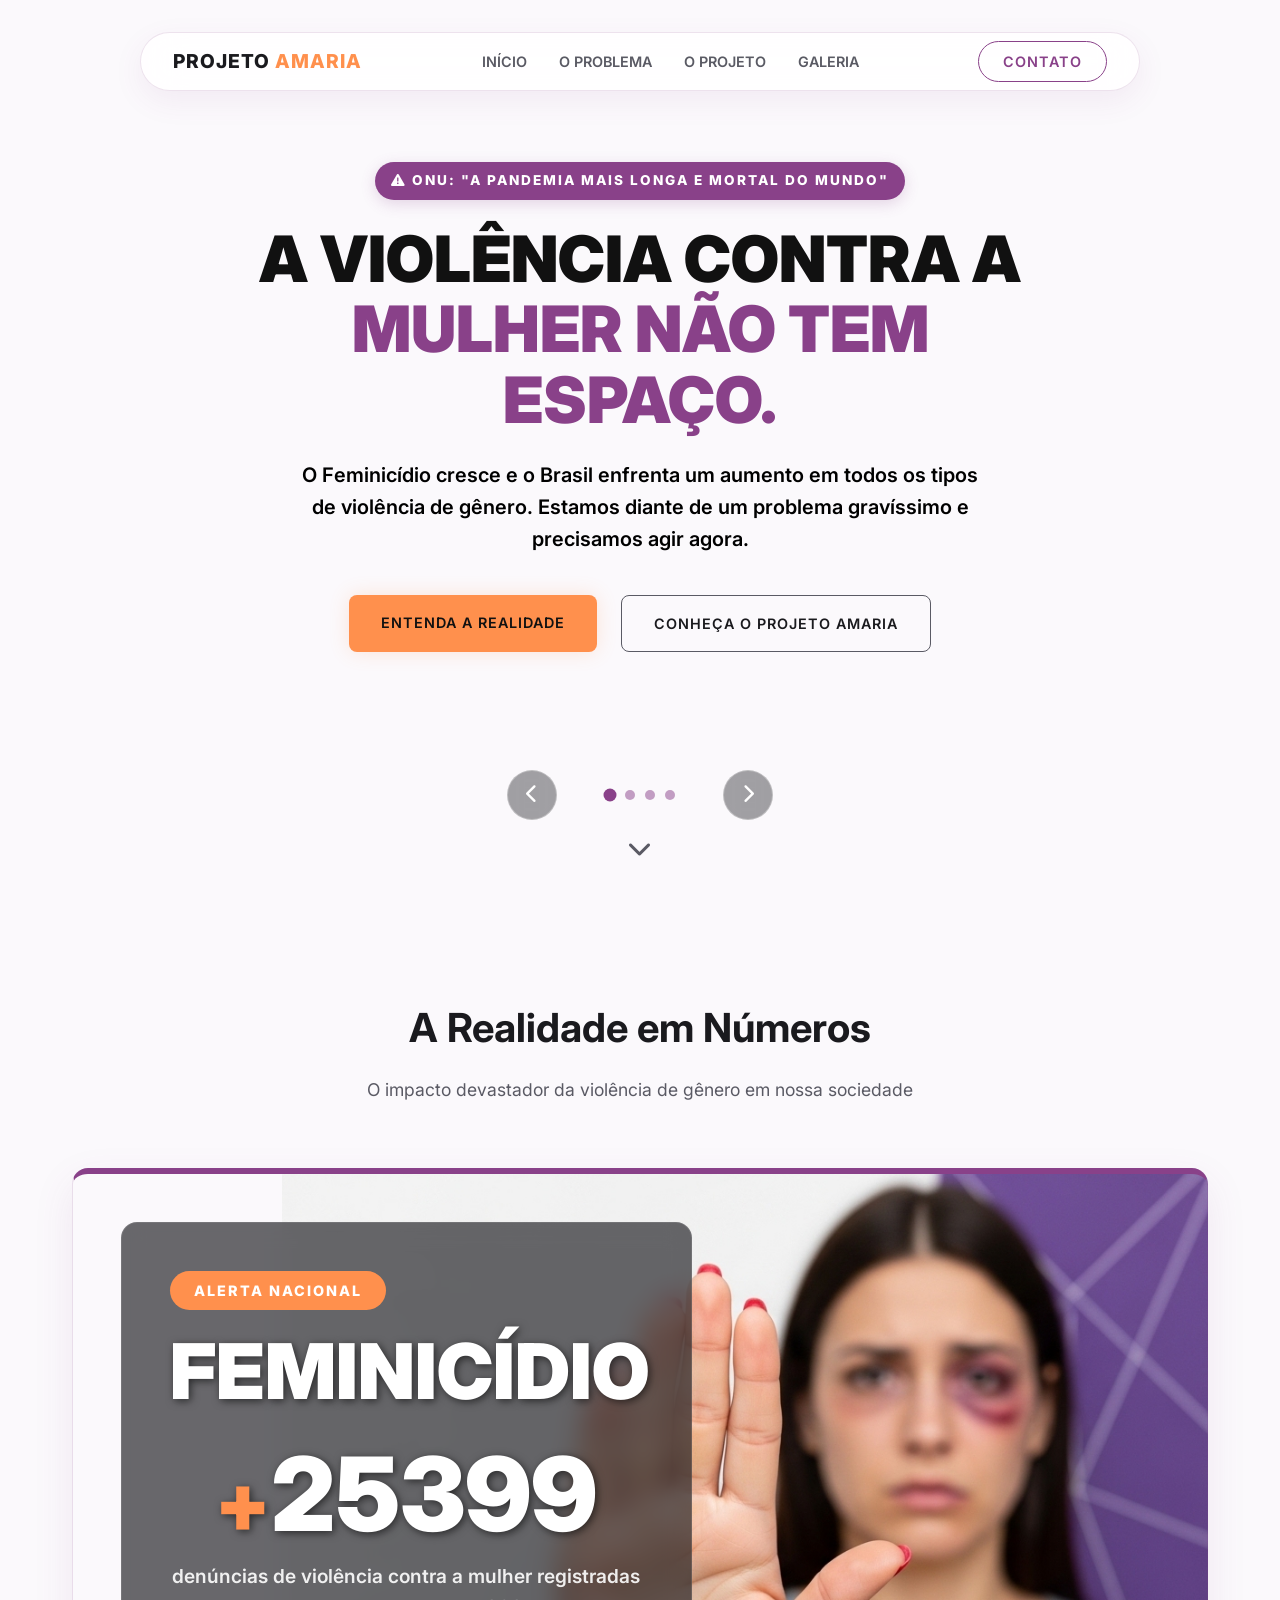
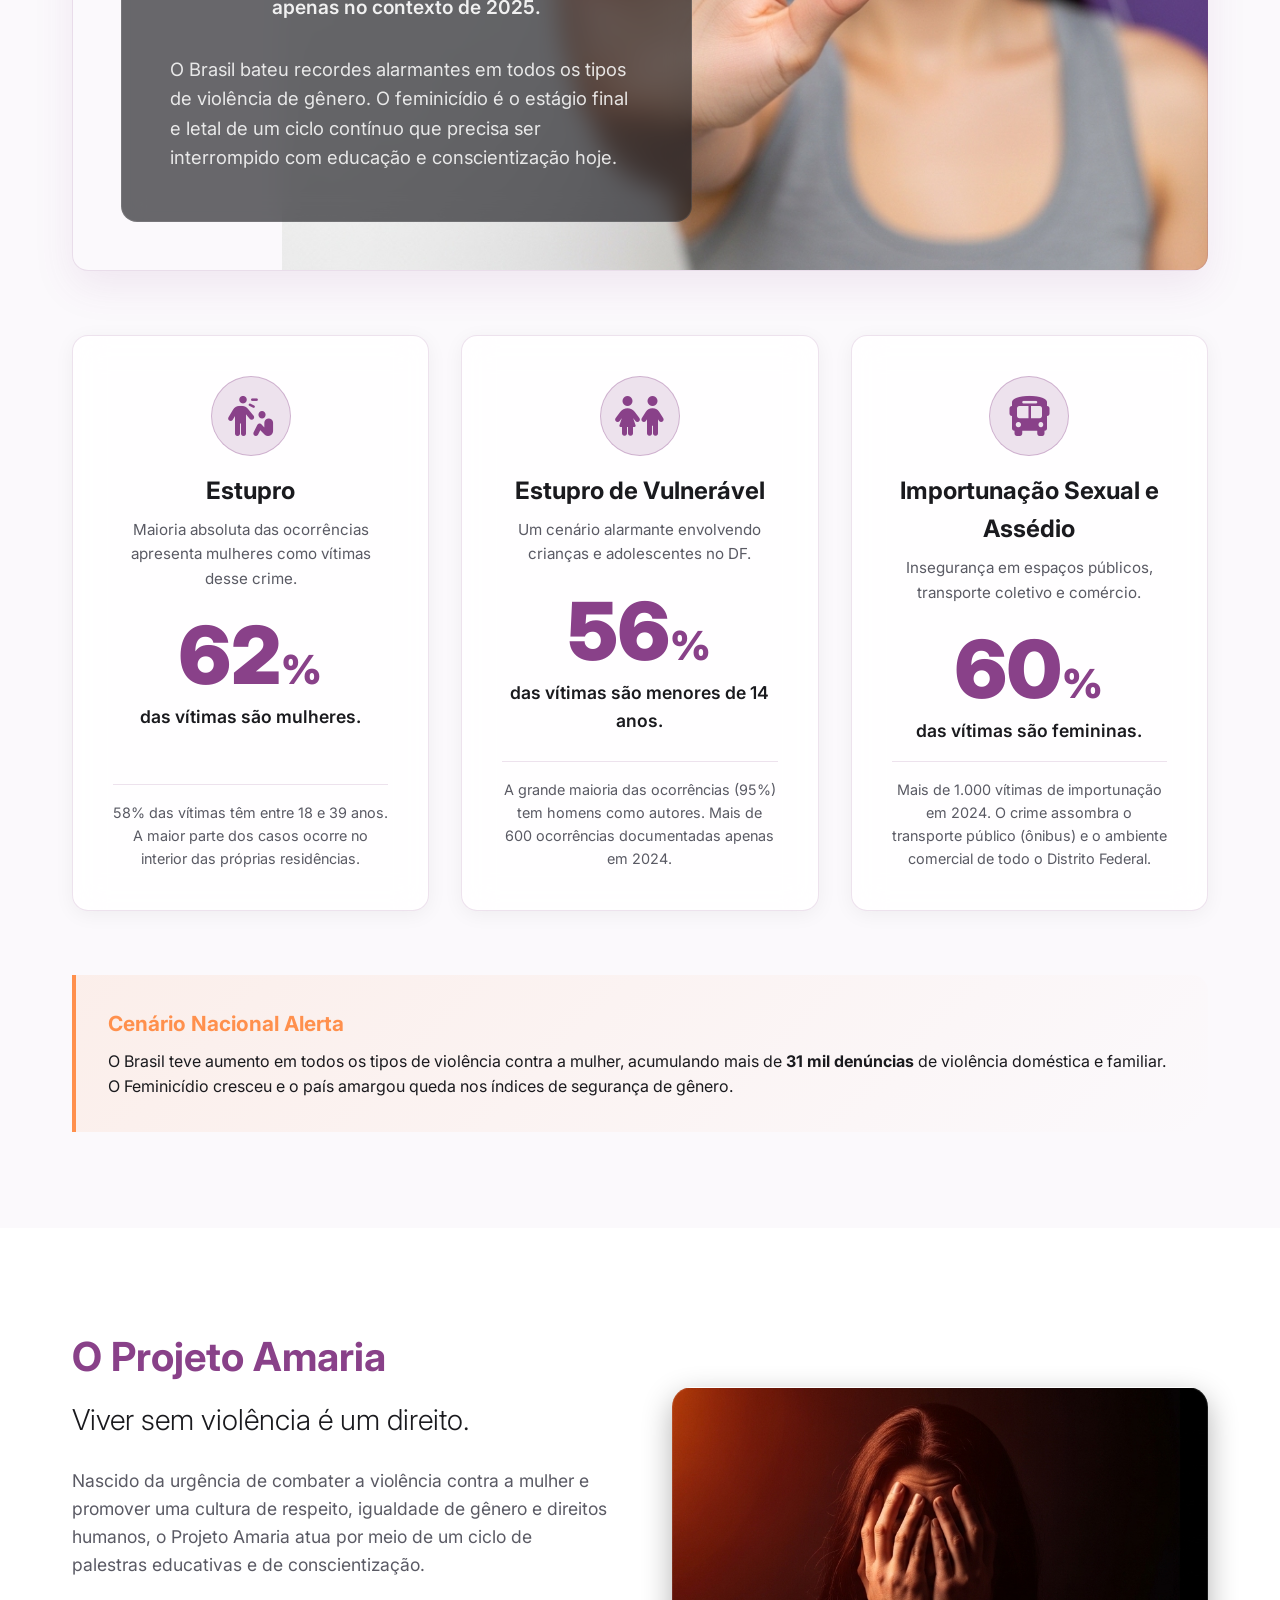
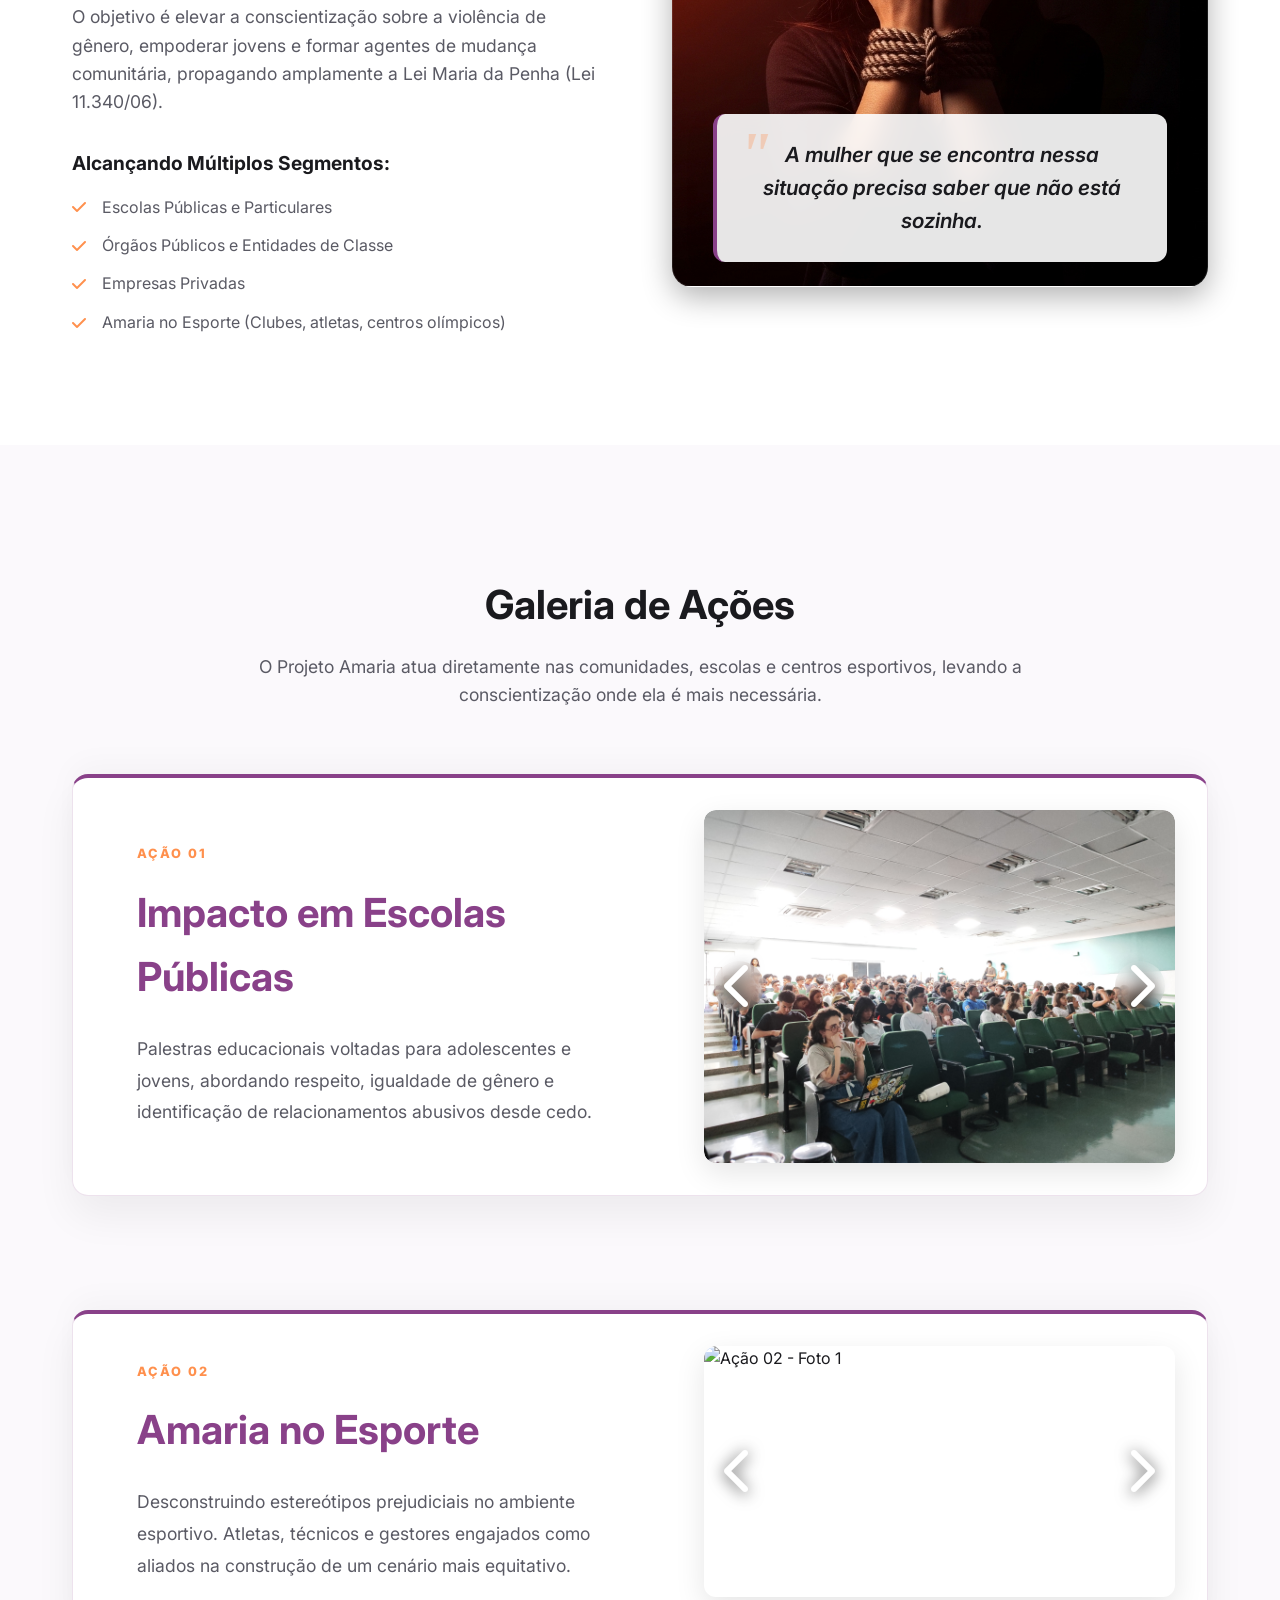
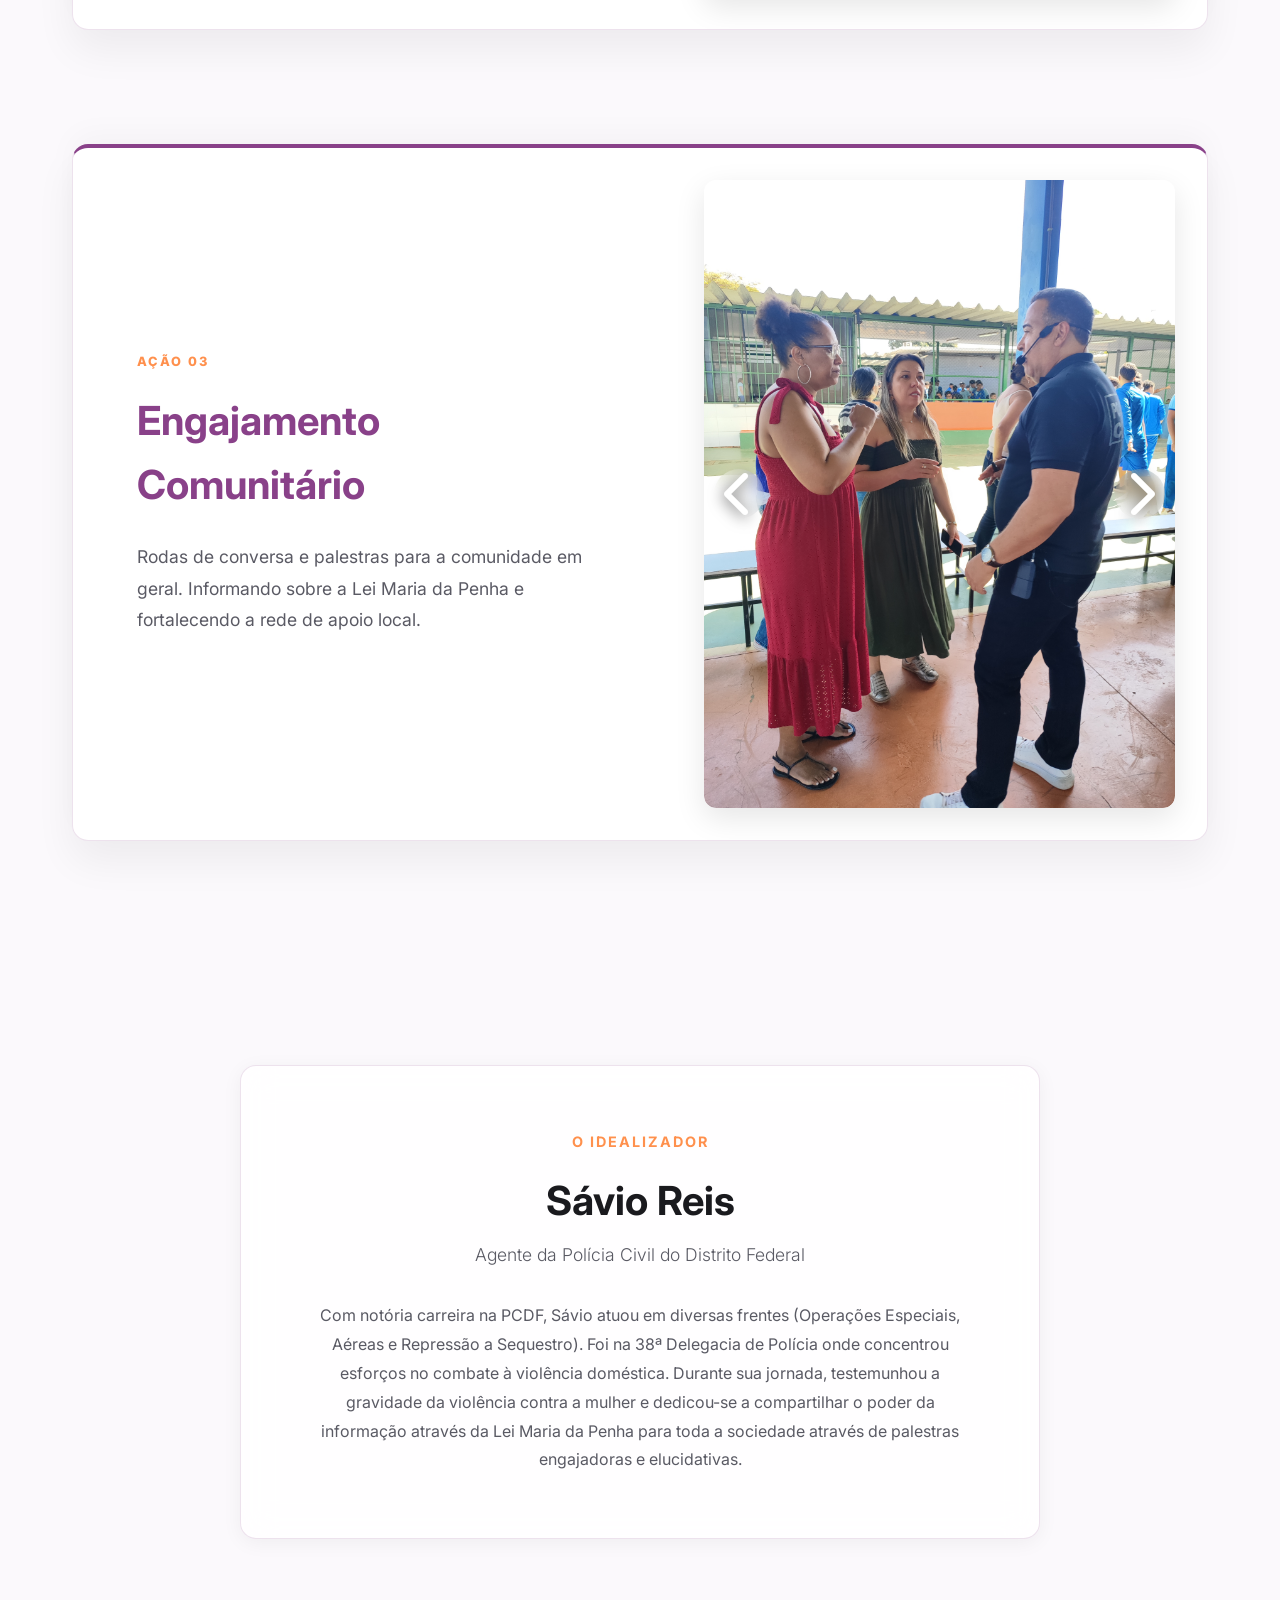
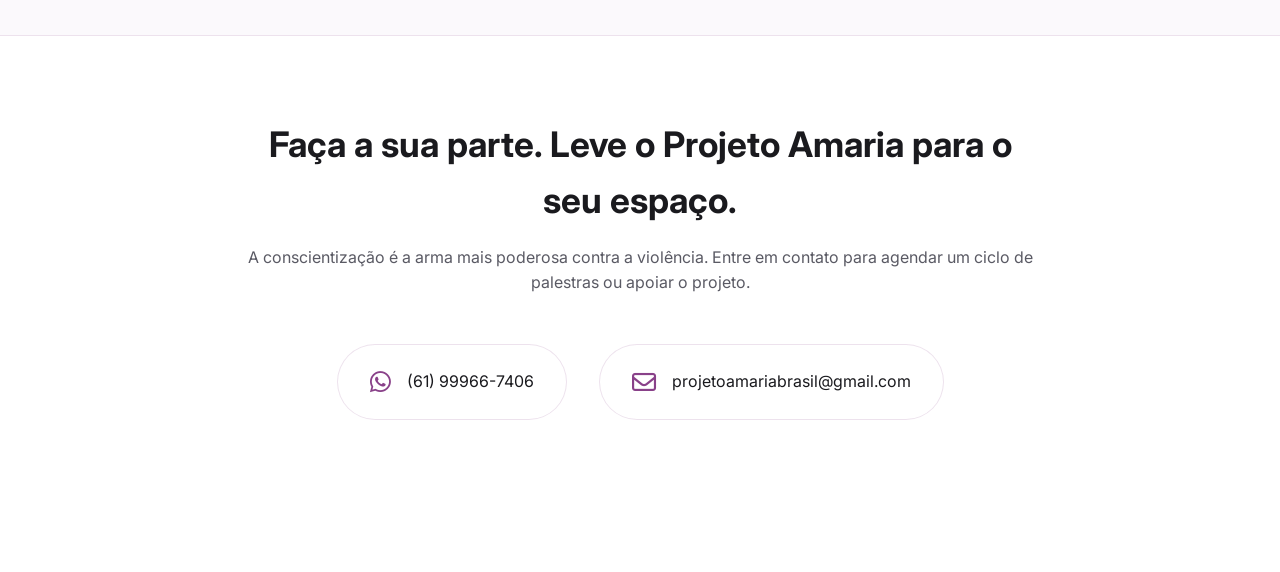
==== commit 4bee3bc0: "Galeria04" ====
--- a/index.html
+++ b/index.html
@@ -80,6 +80,12 @@
         <!-- Slider Controls -->
         <div class="slider-controls">
             <button class="slider-btn prev-btn"><i class="fa-solid fa-chevron-left"></i></button>
+            <div class="slider-dots">
+                <span class="dot active"></span>
+                <span class="dot"></span>
+                <span class="dot"></span>
+                <span class="dot"></span>
+            </div>
             <button class="slider-btn next-btn"><i class="fa-solid fa-chevron-right"></i></button>
         </div>
 
--- a/styles.css
+++ b/styles.css
@@ -258,6 +258,25 @@
     color: white;
     transform: scale(1.1);
     box-shadow: 0 4px 15px rgba(137, 65, 137, 0.5);
+}
+
+.slider-dots {
+    display: flex;
+    gap: 10px;
+}
+
+.dot {
+    width: 10px;
+    height: 10px;
+    border-radius: 50%;
+    background: rgba(137, 65, 137, 0.5);
+    cursor: pointer;
+    transition: all 0.3s;
+}
+
+.dot.active {
+    background: var(--accent-primary);
+    transform: scale(1.3);
 }
 
 .cta-group {
@@ -917,7 +936,7 @@
     justify-content: center;
 }
 
-.stacking-image i {
+.stacking-image .img-placeholder i {
     font-size: 6rem;
     color: rgba(137, 65, 137, 0.1);
 }
@@ -968,39 +987,36 @@
     position: absolute;
     top: 50%;
     transform: translateY(-50%);
-    background: rgba(26, 26, 30, 0.5);
-    /* subtle dark semi-transparent */
-    backdrop-filter: blur(4px);
-    -webkit-backdrop-filter: blur(4px);
+    background: transparent;
     color: white;
-    border: 1px solid rgba(255, 255, 255, 0.2);
-    width: 45px;
-    height: 45px;
-    border-radius: 50%;
+    border: none;
     display: flex;
     align-items: center;
     justify-content: center;
     cursor: pointer;
     z-index: 5;
     transition: all 0.3s ease;
-    box-shadow: 0 4px 15px rgba(0, 0, 0, 0.1);
-    font-size: 1.1rem;
-}
-
-.gallery-slider .slider-btn:hover {
-    background: var(--accent-primary);
-    border-color: var(--accent-primary);
-    color: white;
-    transform: translateY(-50%) scale(1.05);
-    box-shadow: 0 6px 20px rgba(137, 65, 137, 0.4);
+    padding: 10px;
+}
+
+.gallery-slider .slider-btn i {
+    font-size: 3rem !important;
+    color: white !important;
+    filter: drop-shadow(0 2px 8px rgba(0, 0, 0, 0.7));
+    transition: all 0.3s ease;
+}
+
+.gallery-slider .slider-btn:hover i {
+    color: var(--accent-secondary) !important;
+    transform: scale(1.15);
 }
 
 .gallery-slider .prev-gallery {
-    left: 15px;
+    left: 10px;
 }
 
 .gallery-slider .next-gallery {
-    right: 15px;
+    right: 10px;
 }
 
 /* Fullscreen Image Modal */
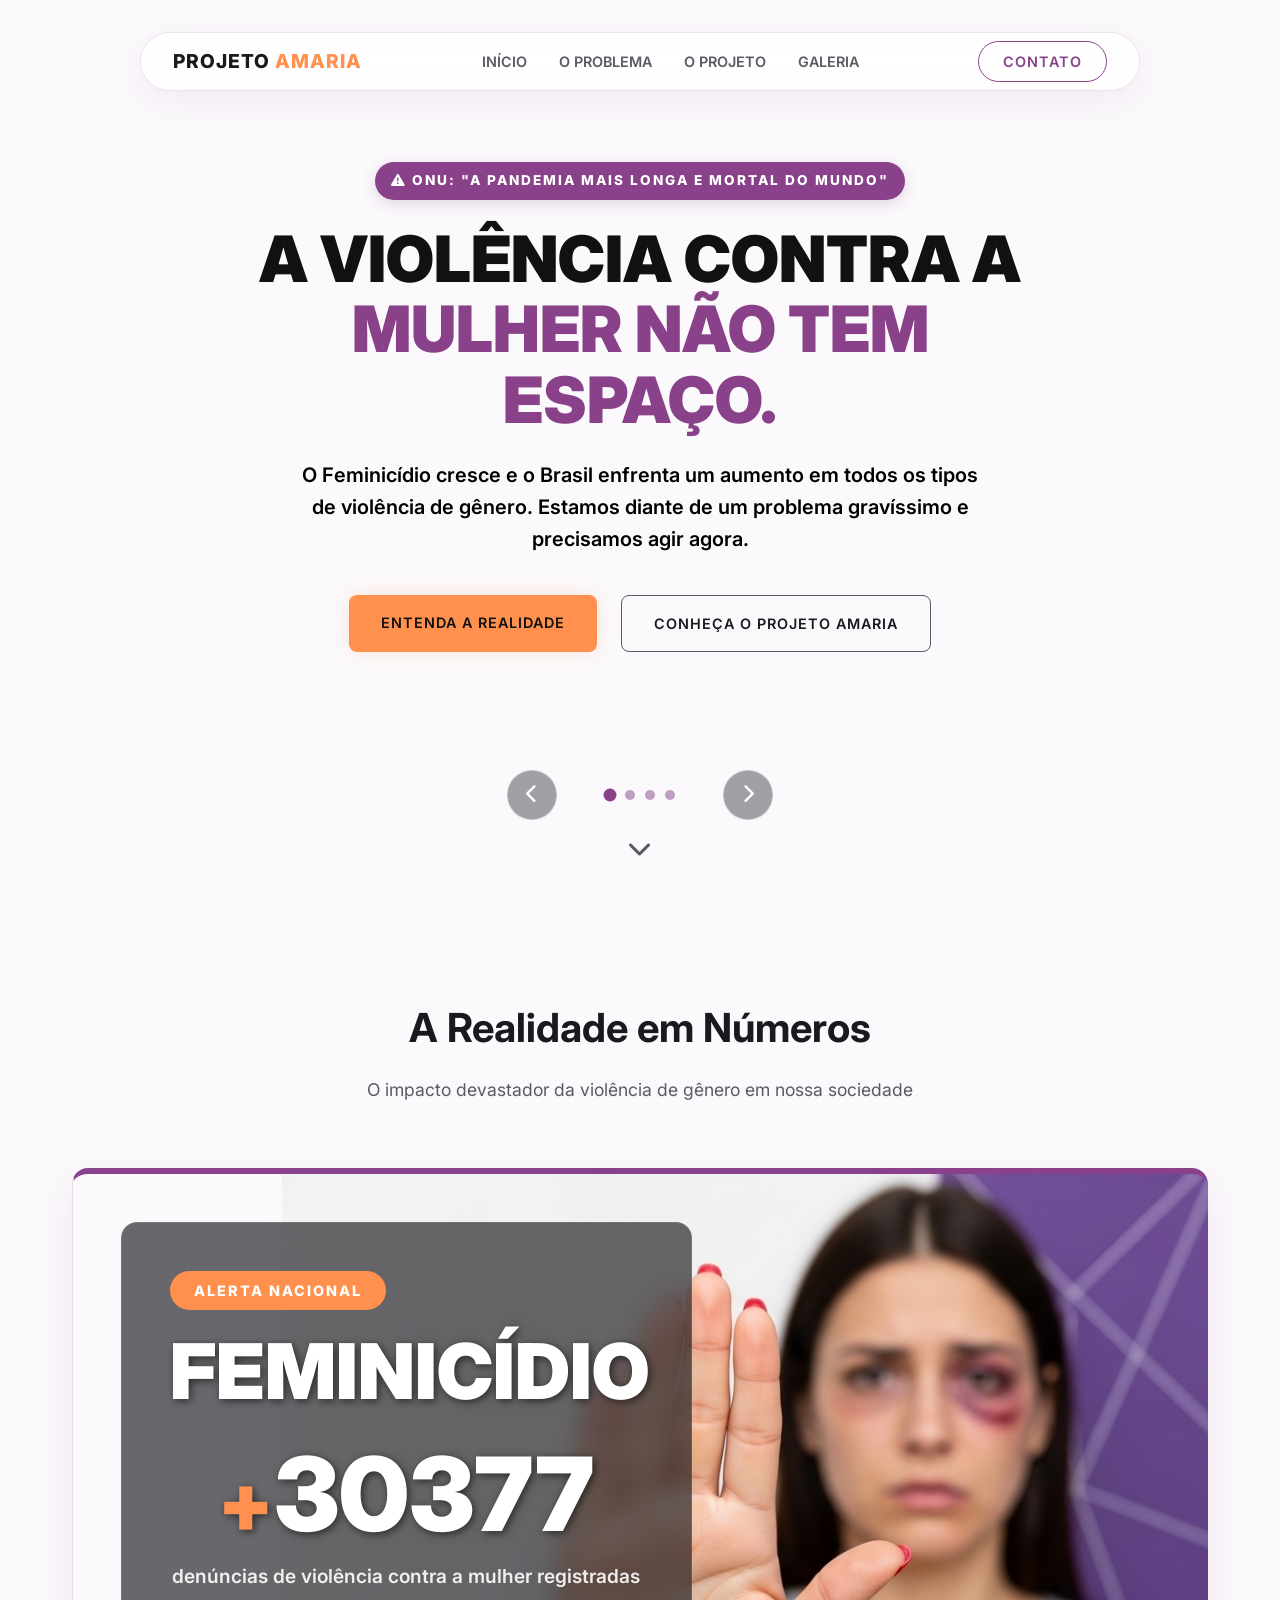
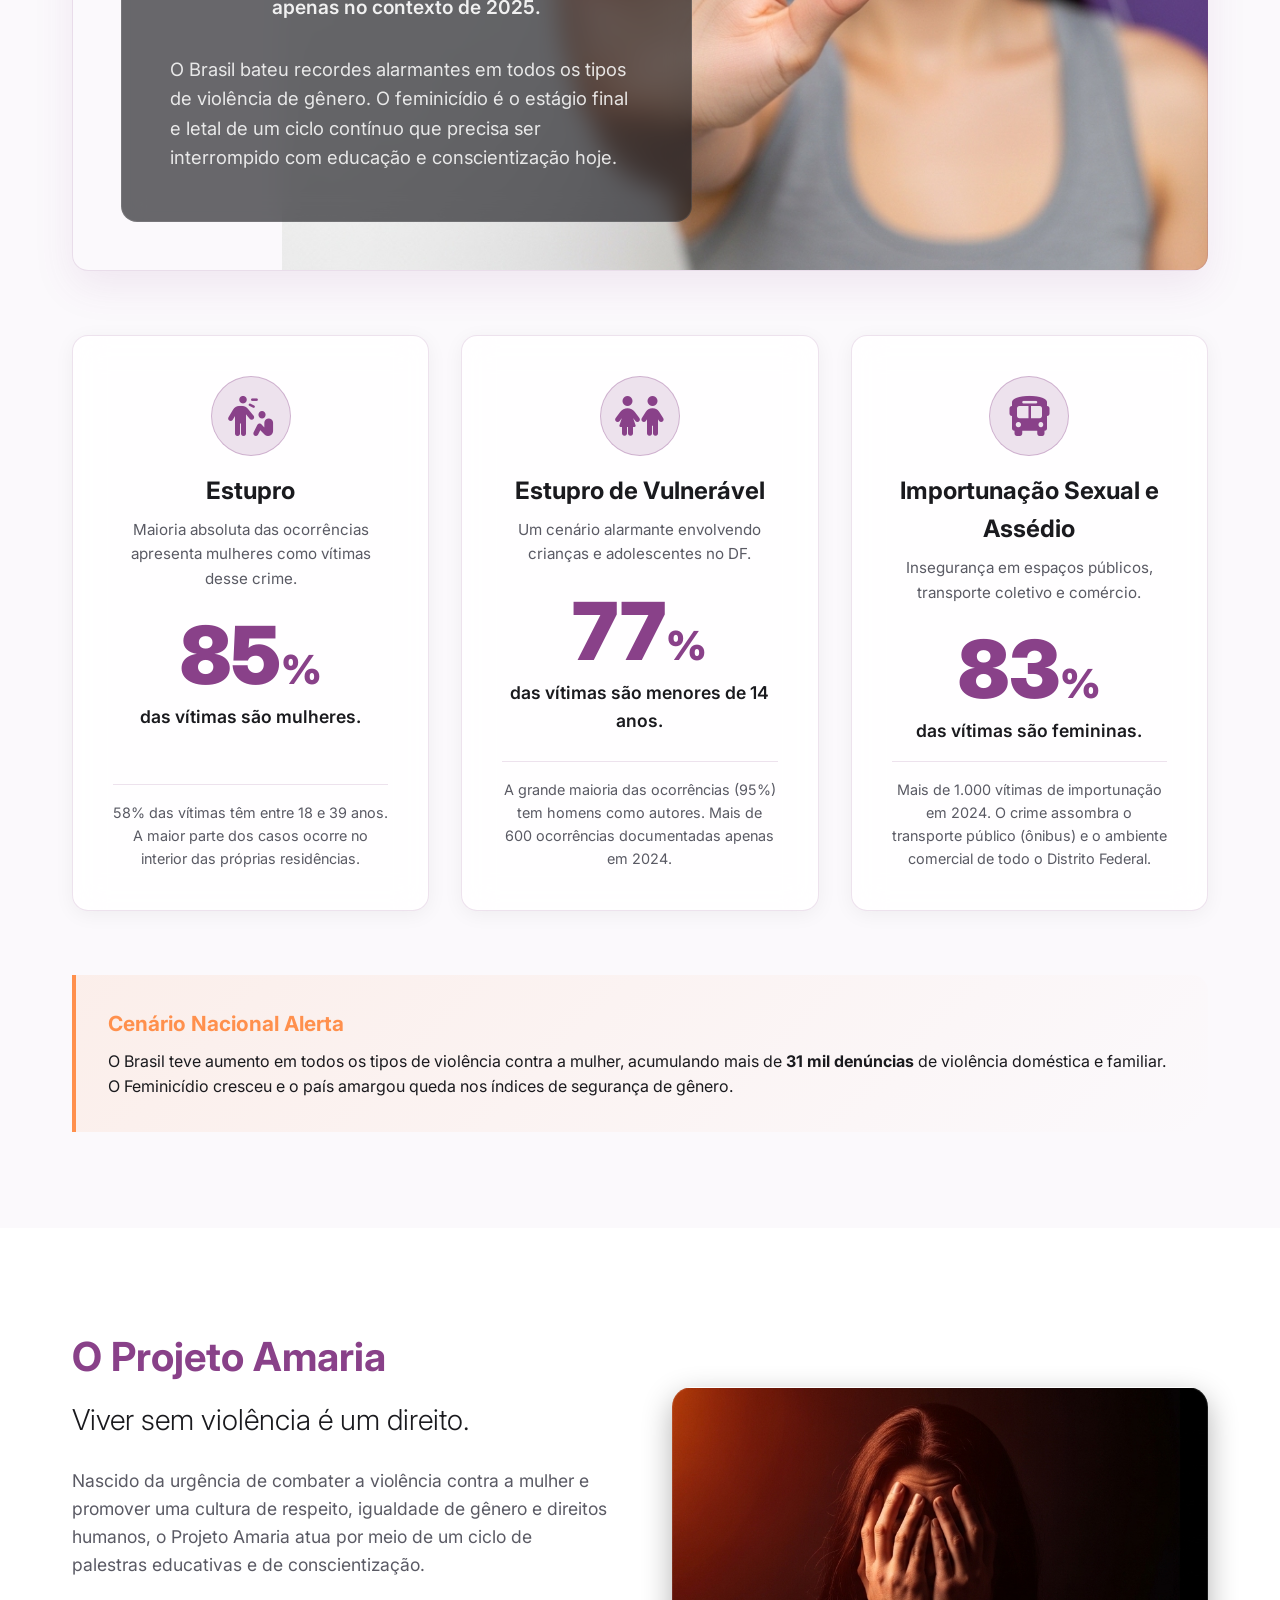
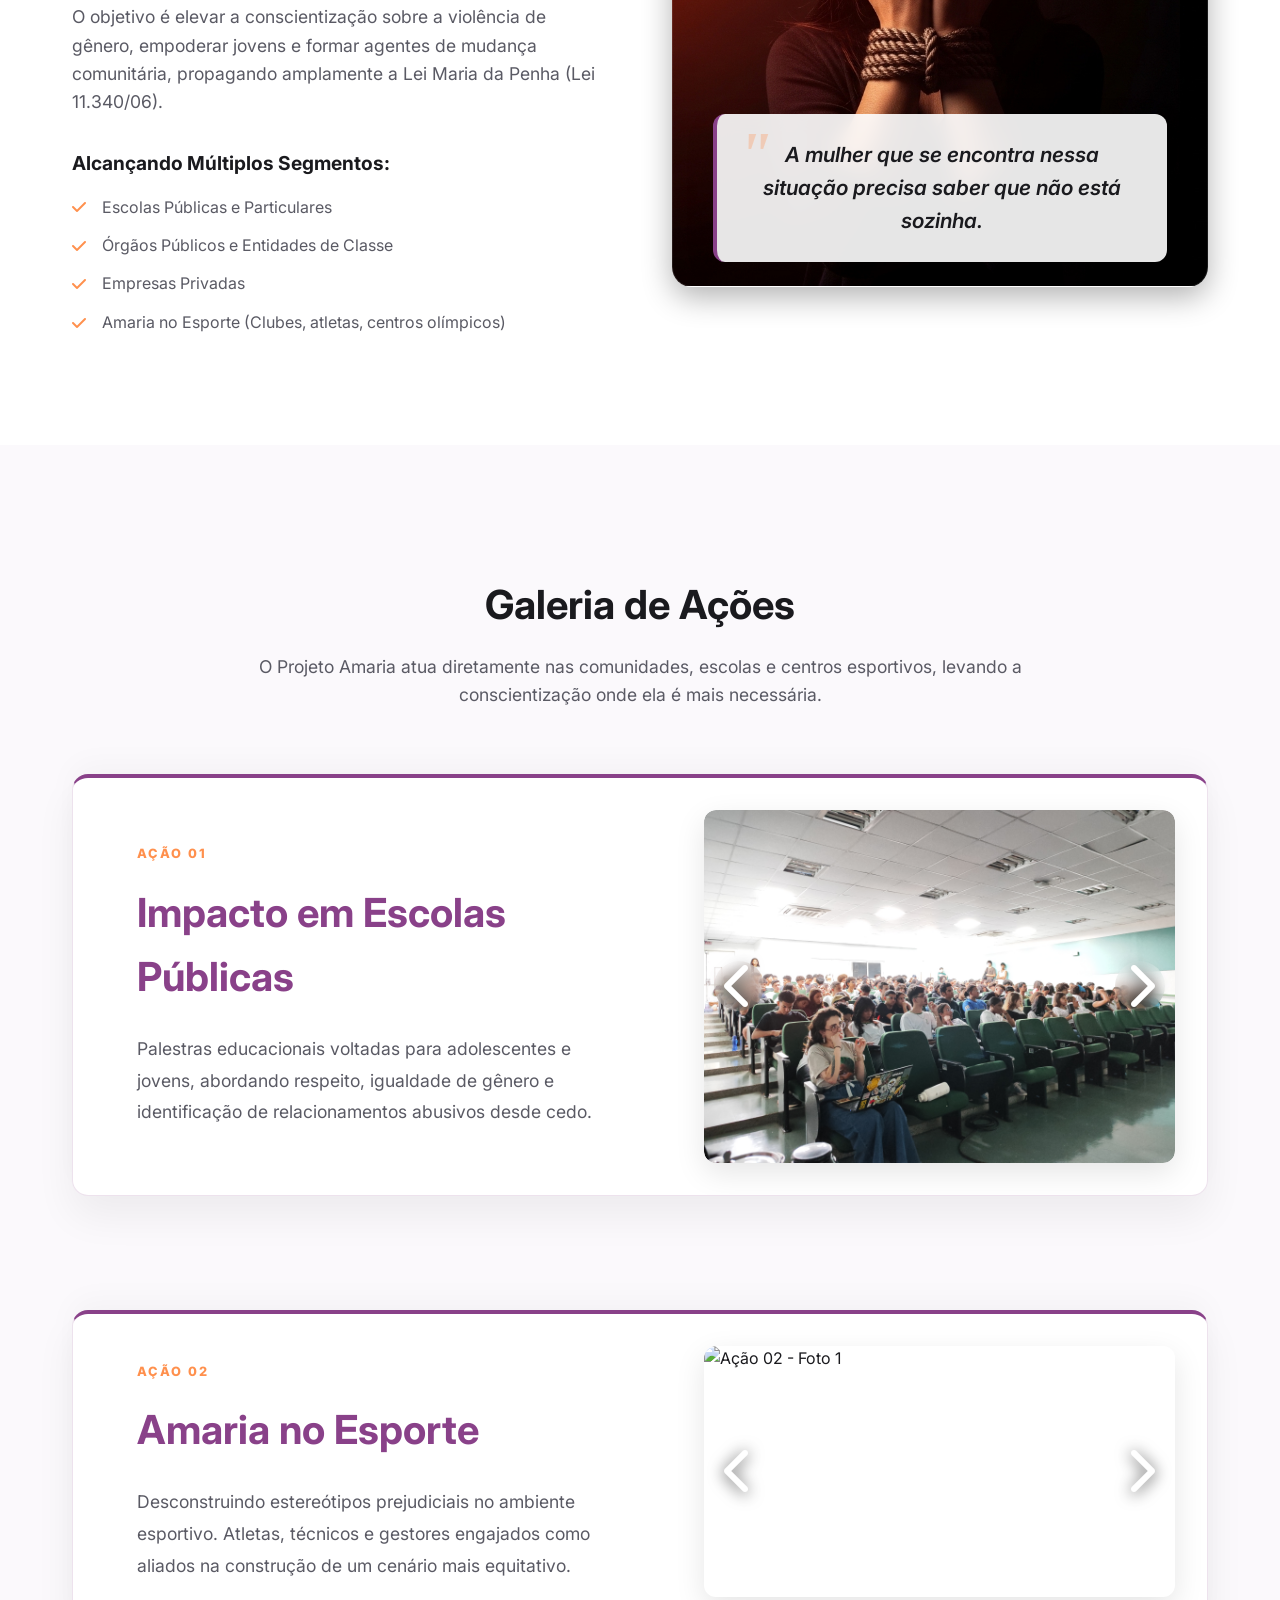
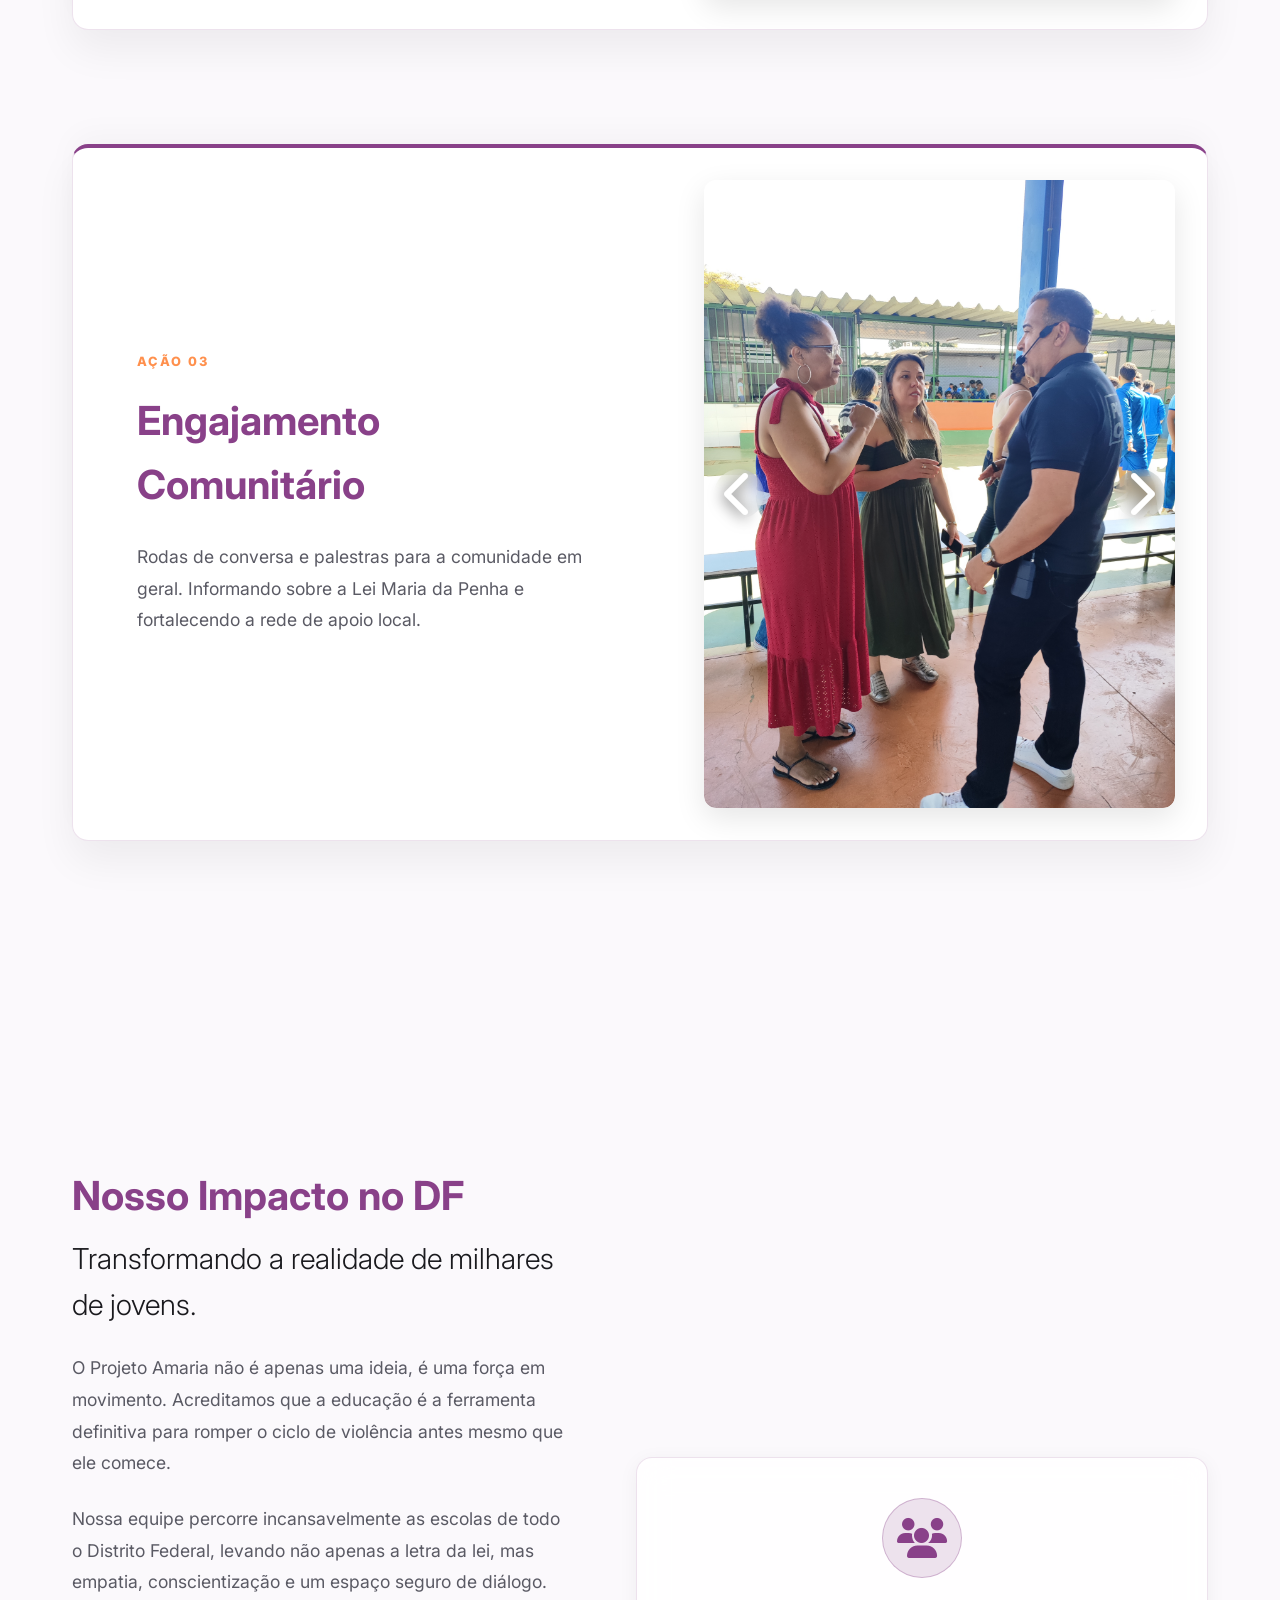
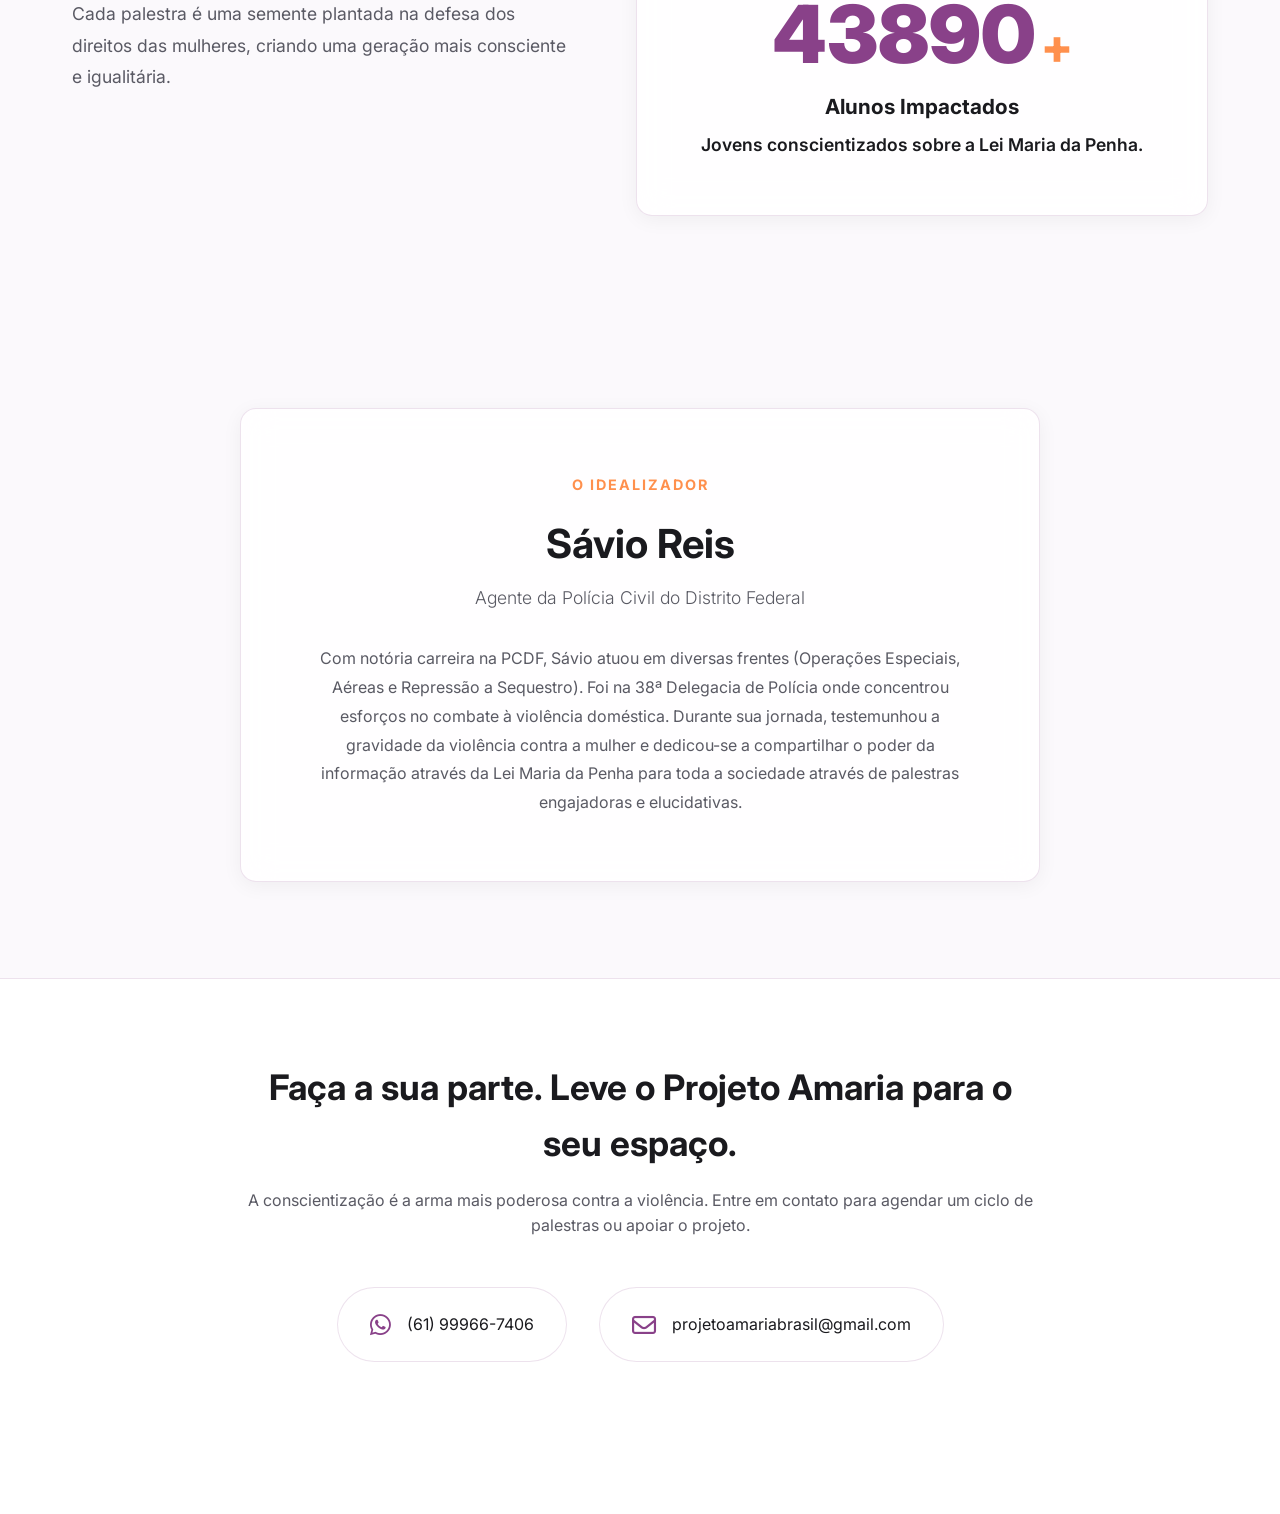
==== commit d72f8b72: "SessãoNova" ====
--- a/index.html
+++ b/index.html
@@ -300,6 +300,42 @@
         </div>
     </section>
 
+    <!-- Impacto do Projeto -->
+    <section id="impacto" class="impact-section">
+        <div class="container container-flex">
+            <div class="impact-text fade-in">
+                <h2>Nosso Impacto no DF</h2>
+                <h3>Transformando a realidade de milhares de jovens.</h3>
+                <p>O Projeto Amaria não é apenas uma ideia, é uma força em movimento. Acreditamos que a educação é a
+                    ferramenta definitiva para romper o ciclo de violência antes mesmo que ele comece.</p>
+                <p>Nossa equipe percorre incansavelmente as escolas de todo o Distrito Federal, levando não apenas a
+                    letra da lei, mas empatia, conscientização e um espaço seguro de diálogo. Cada palestra é uma
+                    semente plantada na defesa dos direitos das mulheres, criando uma geração mais consciente e
+                    igualitária.</p>
+            </div>
+
+            <div class="impact-stats">
+                <div class="impact-card glass-panel fade-in slide-up">
+                    <div class="card-icon"><i class="fa-solid fa-microphone-lines"></i></div>
+                    <div class="stat">
+                        <span class="impact-number number" data-target="200">0</span><span class="plus-sign">+</span>
+                    </div>
+                    <h3>Palestras Realizadas</h3>
+                    <p class="data-detail">Em escolas públicas, particulares e centros esportivos.</p>
+                </div>
+
+                <div class="impact-card glass-panel fade-in slide-up delay-1">
+                    <div class="card-icon"><i class="fa-solid fa-users"></i></div>
+                    <div class="stat">
+                        <span class="impact-number number" data-target="79000">0</span><span class="plus-sign">+</span>
+                    </div>
+                    <h3>Alunos Impactados</h3>
+                    <p class="data-detail">Jovens conscientizados sobre a Lei Maria da Penha.</p>
+                </div>
+            </div>
+        </div>
+    </section>
+
     <!-- O Palestrante -->
     <section id="palestrante" class="speaker-section">
         <div class="container">
--- a/styles.css
+++ b/styles.css
@@ -657,6 +657,68 @@
     left: 20px;
     opacity: 0.3;
     font-family: serif;
+}
+
+/* Impact Section */
+.impact-section {
+    padding: 6rem 0;
+    background: var(--bg-dark);
+}
+
+.impact-text {
+    flex: 1;
+    max-width: 500px;
+}
+
+.impact-text h2 {
+    font-size: 2.5rem;
+    color: var(--accent-primary);
+    margin-bottom: 0.5rem;
+}
+
+.impact-text h3 {
+    font-size: 1.8rem;
+    font-weight: 300;
+    margin-bottom: 1.5rem;
+}
+
+.impact-text p {
+    color: var(--text-muted);
+    font-size: 1.1rem;
+    margin-bottom: 1.5rem;
+    line-height: 1.8;
+}
+
+.impact-stats {
+    flex: 1;
+    display: flex;
+    flex-direction: column;
+    gap: 2rem;
+}
+
+.impact-card {
+    display: flex;
+    flex-direction: column;
+    align-items: center;
+    text-align: center;
+    padding: 2.5rem;
+}
+
+.impact-card h3 {
+    font-size: 1.3rem;
+    margin-top: 1rem;
+    margin-bottom: 0.5rem;
+}
+
+.impact-card .stat {
+    margin-bottom: 0;
+}
+
+.plus-sign {
+    font-size: 3rem;
+    color: var(--accent-secondary);
+    font-weight: 800;
+    margin-left: 5px;
 }
 
 /* Speaker Section */
@@ -1162,8 +1224,16 @@
 
     .project-text h2,
     .section-header h2 {
-        font-size: 1.8rem;
+        font-size: 1.5rem;
         /* Reduced for mobile */
+    }
+
+    .project-text h3 {
+        font-size: 1.3rem;
+    }
+
+    .project-text p {
+        font-size: 0.95rem;
     }
 
     .glass-image-container {
@@ -1172,14 +1242,14 @@
     }
 
     .slogan-box {
-        font-size: 1rem;
+        font-size: 0.9rem;
         /* Much smaller font to reduce box height */
-        padding: 1rem 1.2rem;
+        padding: 0.8rem 1rem;
         max-width: 90%;
     }
 
     .quote-mark {
-        font-size: 3rem;
+        font-size: 2.5rem;
         /* Scaled down quote mark */
         top: -5px;
         left: 10px;
@@ -1229,7 +1299,7 @@
     }
 
     .femicide-content h3 {
-        font-size: 1.3rem;
+        font-size: 1.2rem;
         /* Reduced font size */
         margin-bottom: 0.5rem;
         text-align: center;
@@ -1237,7 +1307,7 @@
     }
 
     .femicide-number {
-        font-size: 2.2rem;
+        font-size: 2rem;
         /* Reduced font size */
     }
 
@@ -1252,13 +1322,13 @@
     }
 
     .femicide-label {
-        font-size: 0.85rem;
+        font-size: 0.8rem;
         /* Reduced font size */
         margin-top: 0.3rem;
     }
 
     .femicide-content p {
-        font-size: 0.85rem;
+        font-size: 0.8rem;
         /* Reduced font size */
     }
 
@@ -1275,31 +1345,40 @@
     }
 
     .stacking-text {
-        padding: 2rem;
+        padding: 1.5rem;
     }
 
     .stacking-text h3 {
-        font-size: 1.8rem;
+        font-size: 1.4rem;
         /* Dramatically reduced for mobile */
         margin-bottom: 1rem;
     }
 
+    .stacking-text p {
+        font-size: 0.95rem;
+    }
+
     .stacking-image {
-        padding: 1.5rem;
+        padding: 1rem;
         min-height: 250px;
     }
 
     .nav-logo {
-        font-size: 1rem;
+        font-size: 0.95rem;
         /* Smaller logo font */
     }
 
-    .nav-cta {
+    .btn-nav {
         font-size: 0.65rem;
         /* Even smaller button font */
         padding: 0.4rem 0.8rem;
         /* Even tighter padding */
     }
+
+    .floating-nav {
+        padding: 0.5rem 1rem;
+        width: 95%;
+    }
 }
 
 @media (max-width: 600px) {
@@ -1308,43 +1387,74 @@
         min-height: 100vh;
     }
 
-    .nav-cta {
+    .btn-nav {
         font-size: 0.6rem;
         /* Tiny font for smallest screens */
         padding: 0.3rem 0.6rem;
         /* Minimal padding */
+        white-space: nowrap;
     }
 
     .project-text h2,
     .section-header h2 {
-        font-size: 1.5rem;
+        font-size: 1.3rem;
         /* Even smaller for very narrow screens */
     }
 
     .hero-title {
-        font-size: 2.2rem;
+        font-size: 1.8rem;
     }
 
     .hero-subtitle {
-        font-size: 1rem;
+        font-size: 0.9rem;
         margin-bottom: 1.5rem;
     }
 
     .stat {
-        font-size: 3.5rem;
+        font-size: 2.8rem;
+    }
+
+    .data-card h3 {
+        font-size: 1.2rem;
+    }
+
+    .data-detail {
+        font-size: 0.95rem;
+    }
+
+    .data-subdetail {
+        font-size: 0.85rem;
     }
 
     .speaker-card {
         padding: 1.5rem;
     }
 
+    .speaker-name {
+        font-size: 1.8rem;
+    }
+
+    .speaker-role {
+        font-size: 0.95rem;
+    }
+
+    .speaker-bio {
+        font-size: 0.9rem;
+    }
+
     .glass-panel {
-        padding: 1.5rem;
+        padding: 1.2rem;
     }
 
     .contact-item {
         width: 100%;
         justify-content: center;
+        padding: 1rem;
+        font-size: 0.9rem;
+    }
+
+    .footer-content h2 {
+        font-size: 1.5rem;
     }
 
     .cta-group {
@@ -1361,12 +1471,12 @@
     }
 
     .femicide-content h3 {
-        font-size: 1.1rem;
+        font-size: 1rem;
         margin-bottom: 0.4rem;
     }
 
     .femicide-number {
-        font-size: 1.8rem;
+        font-size: 1.5rem;
     }
 
     /* Further refine the background size for very narrow screens so the hand isn't cut off */
@@ -1375,7 +1485,7 @@
     }
 
     .stacking-text h3 {
-        font-size: 1.5rem;
+        font-size: 1.2rem;
         /* Even smaller for very narrow screens */
     }
 }
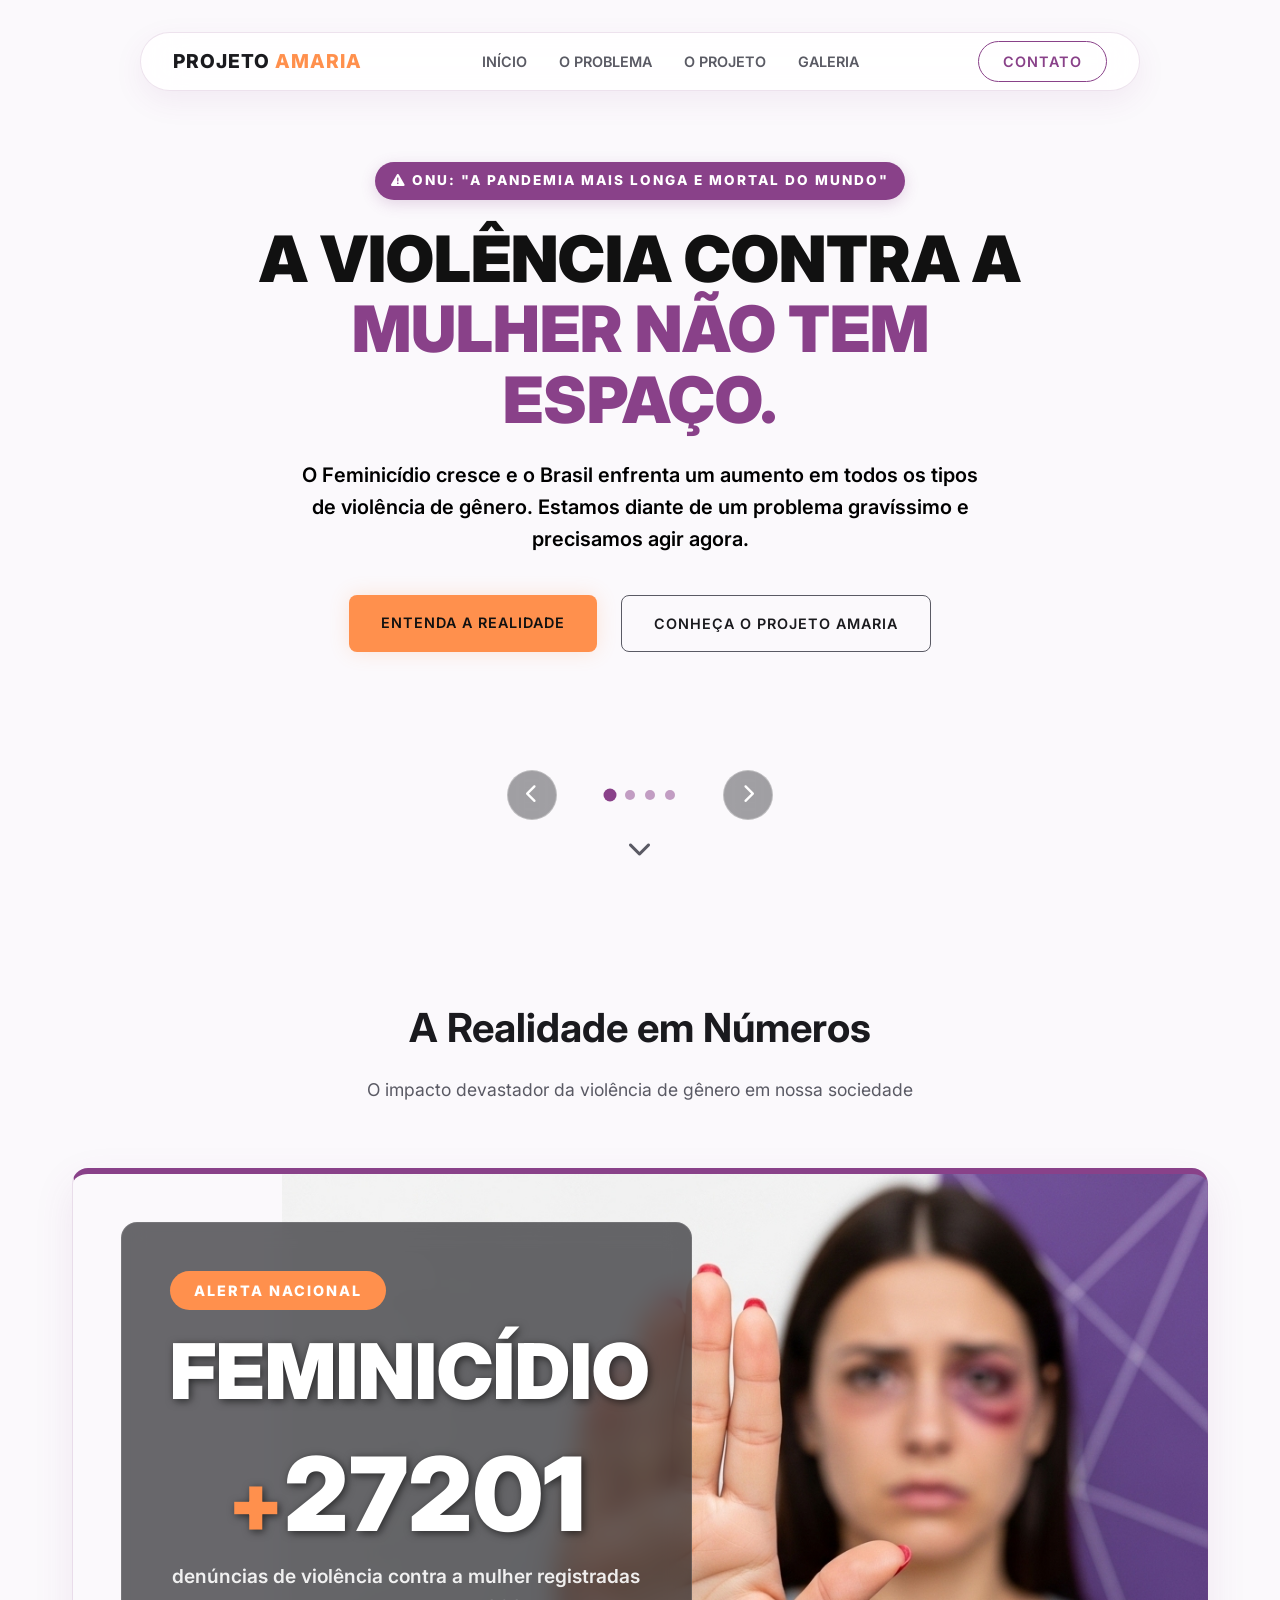
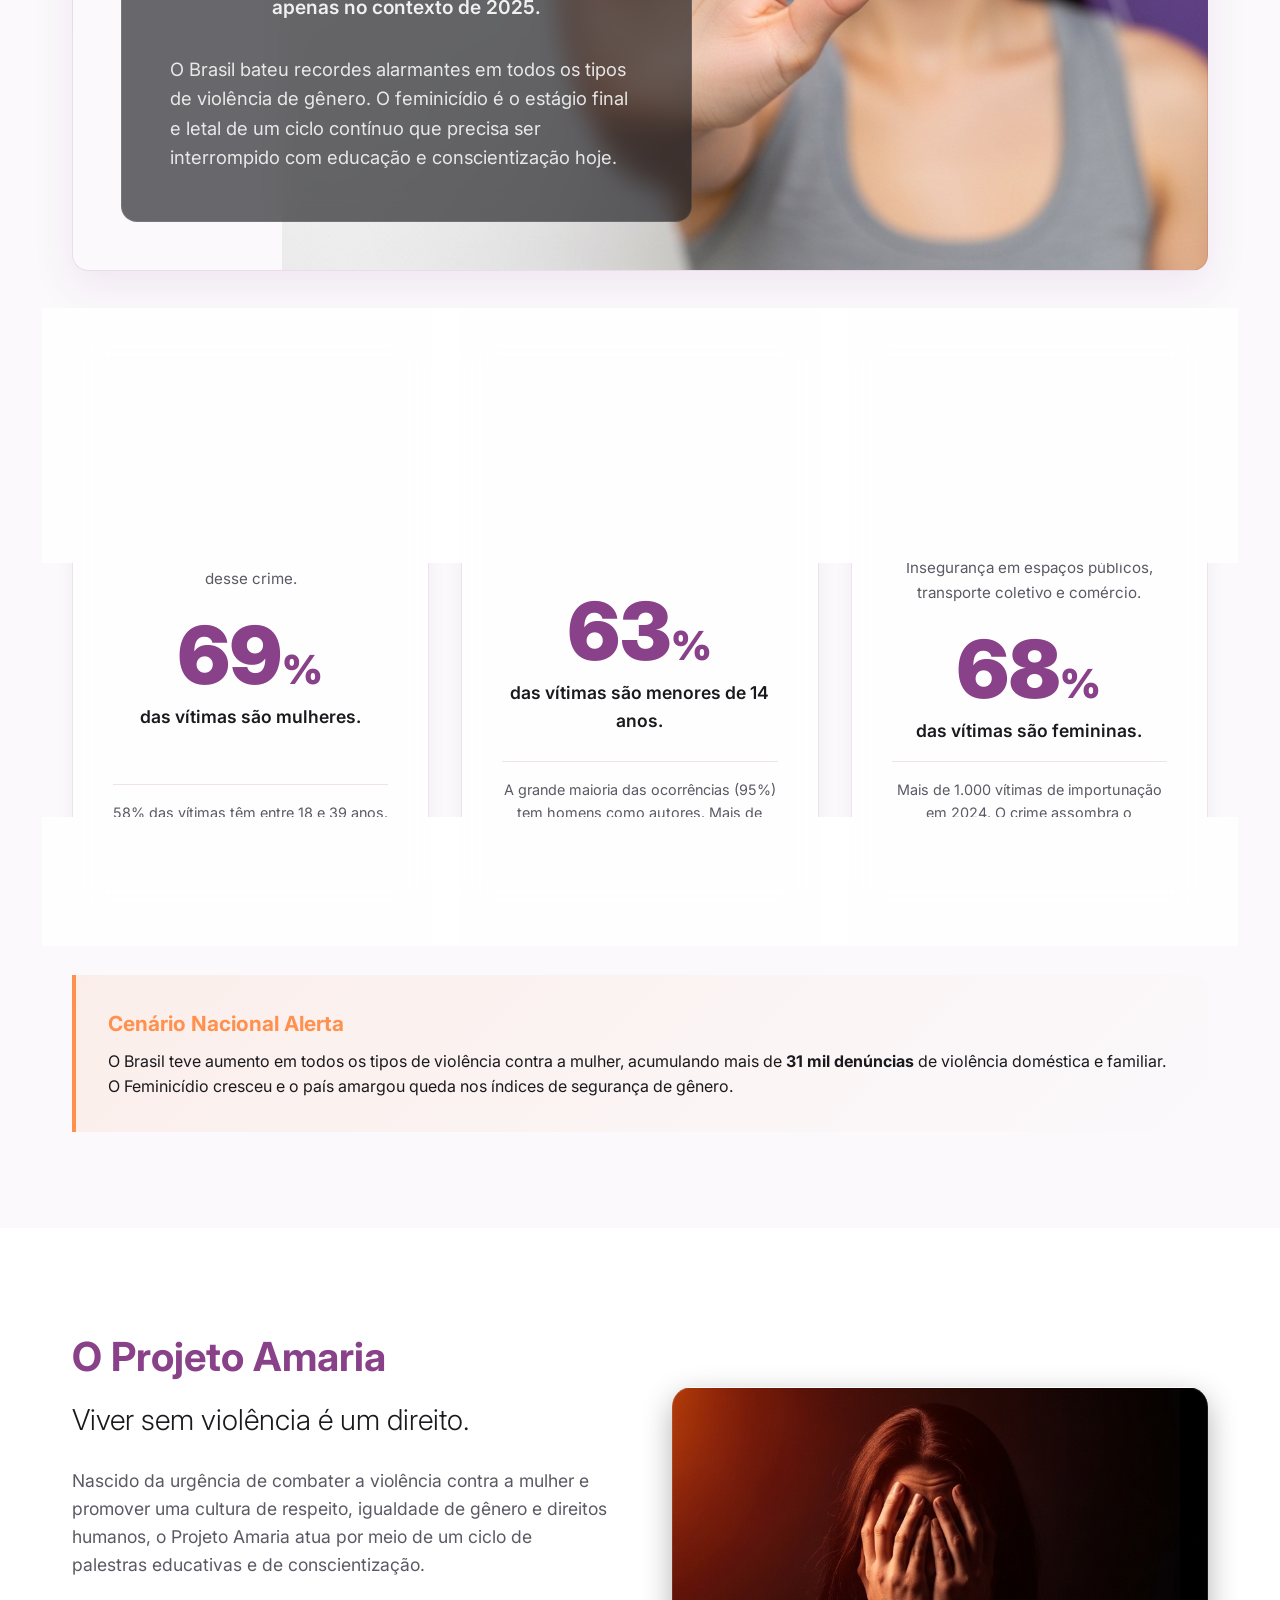
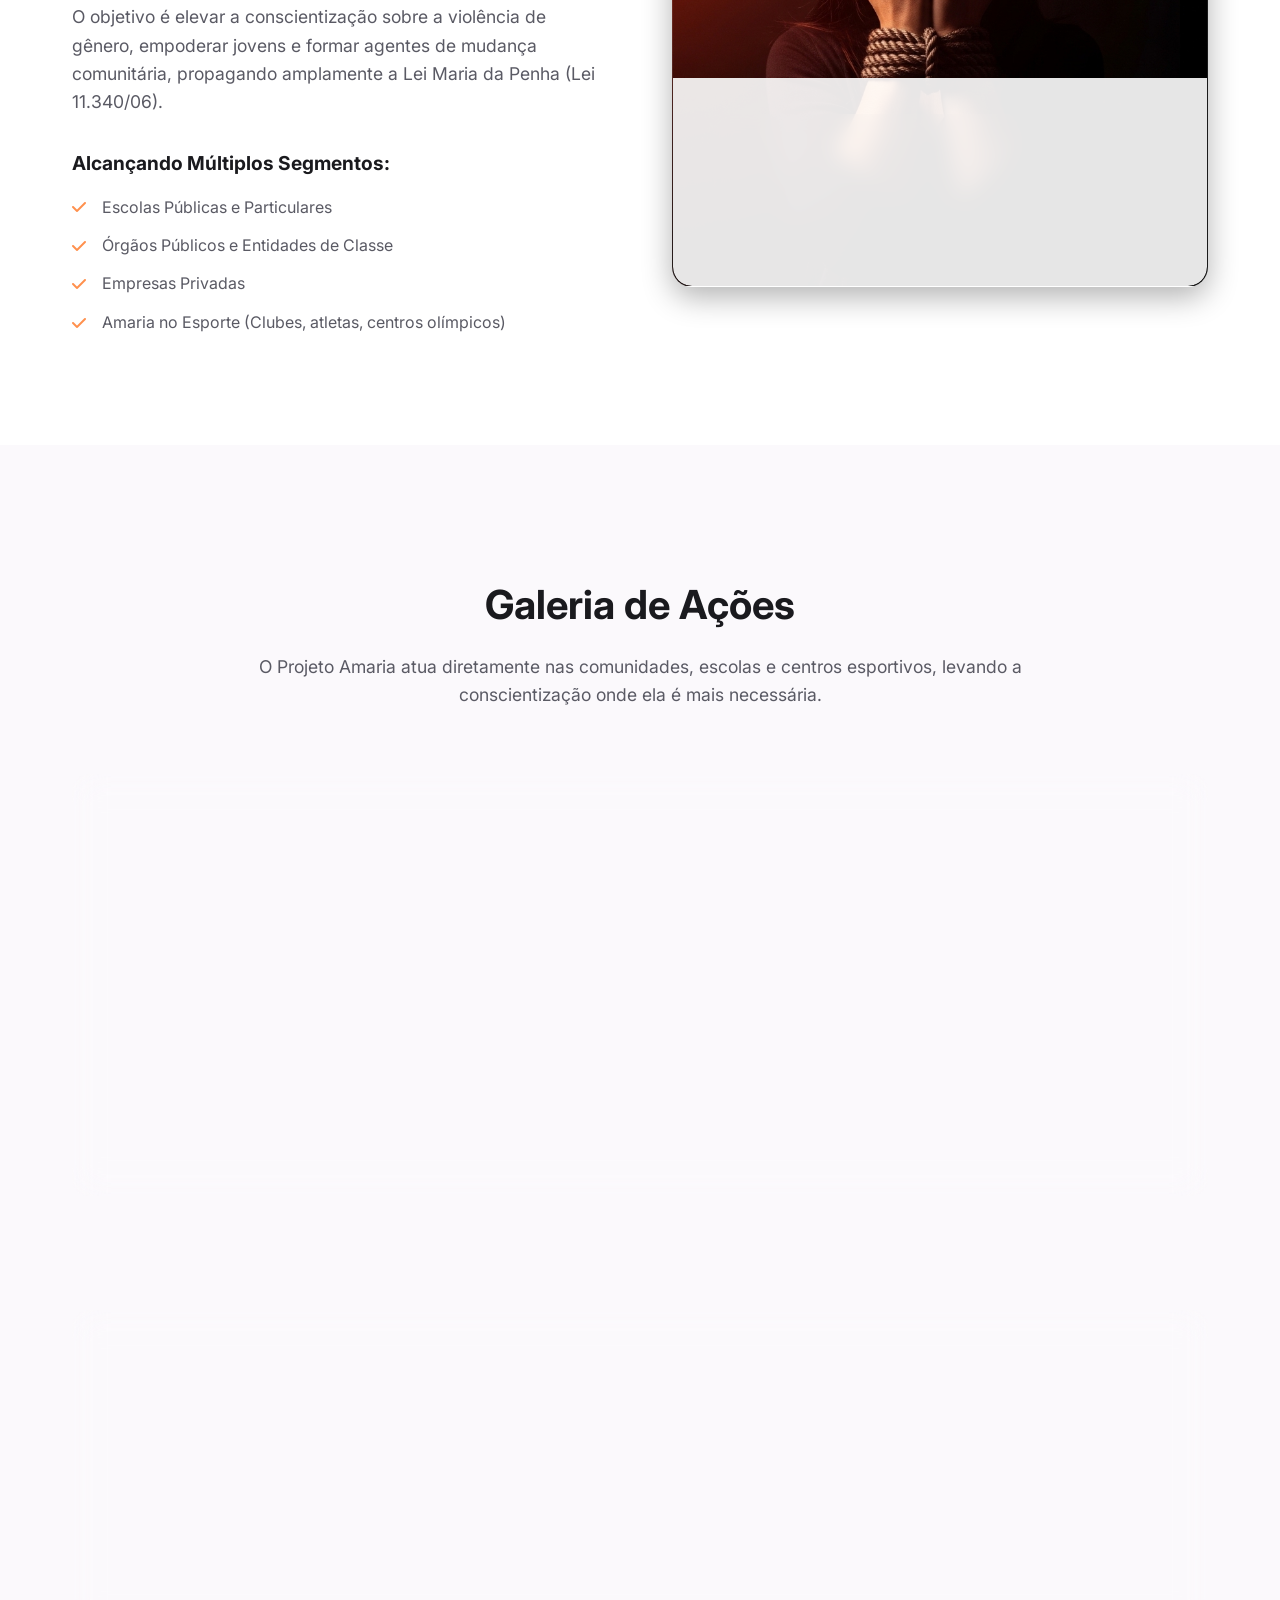
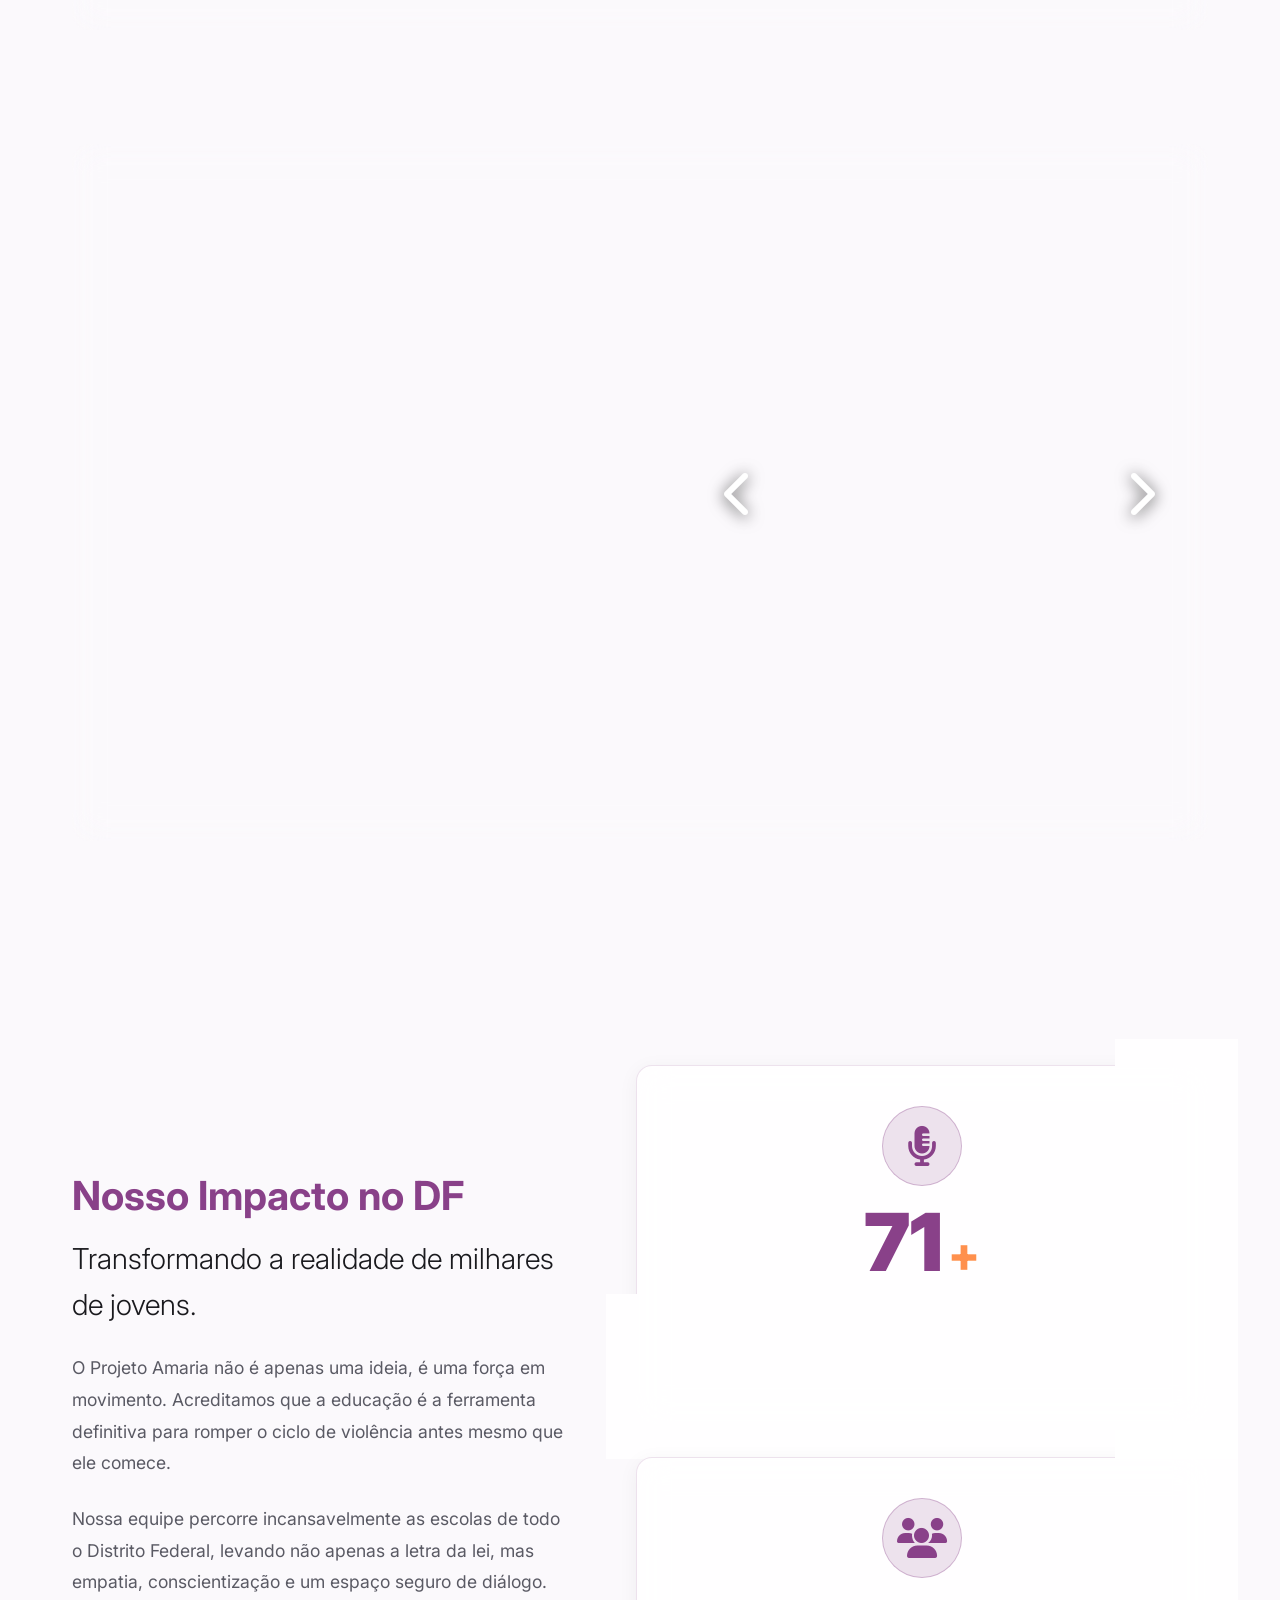
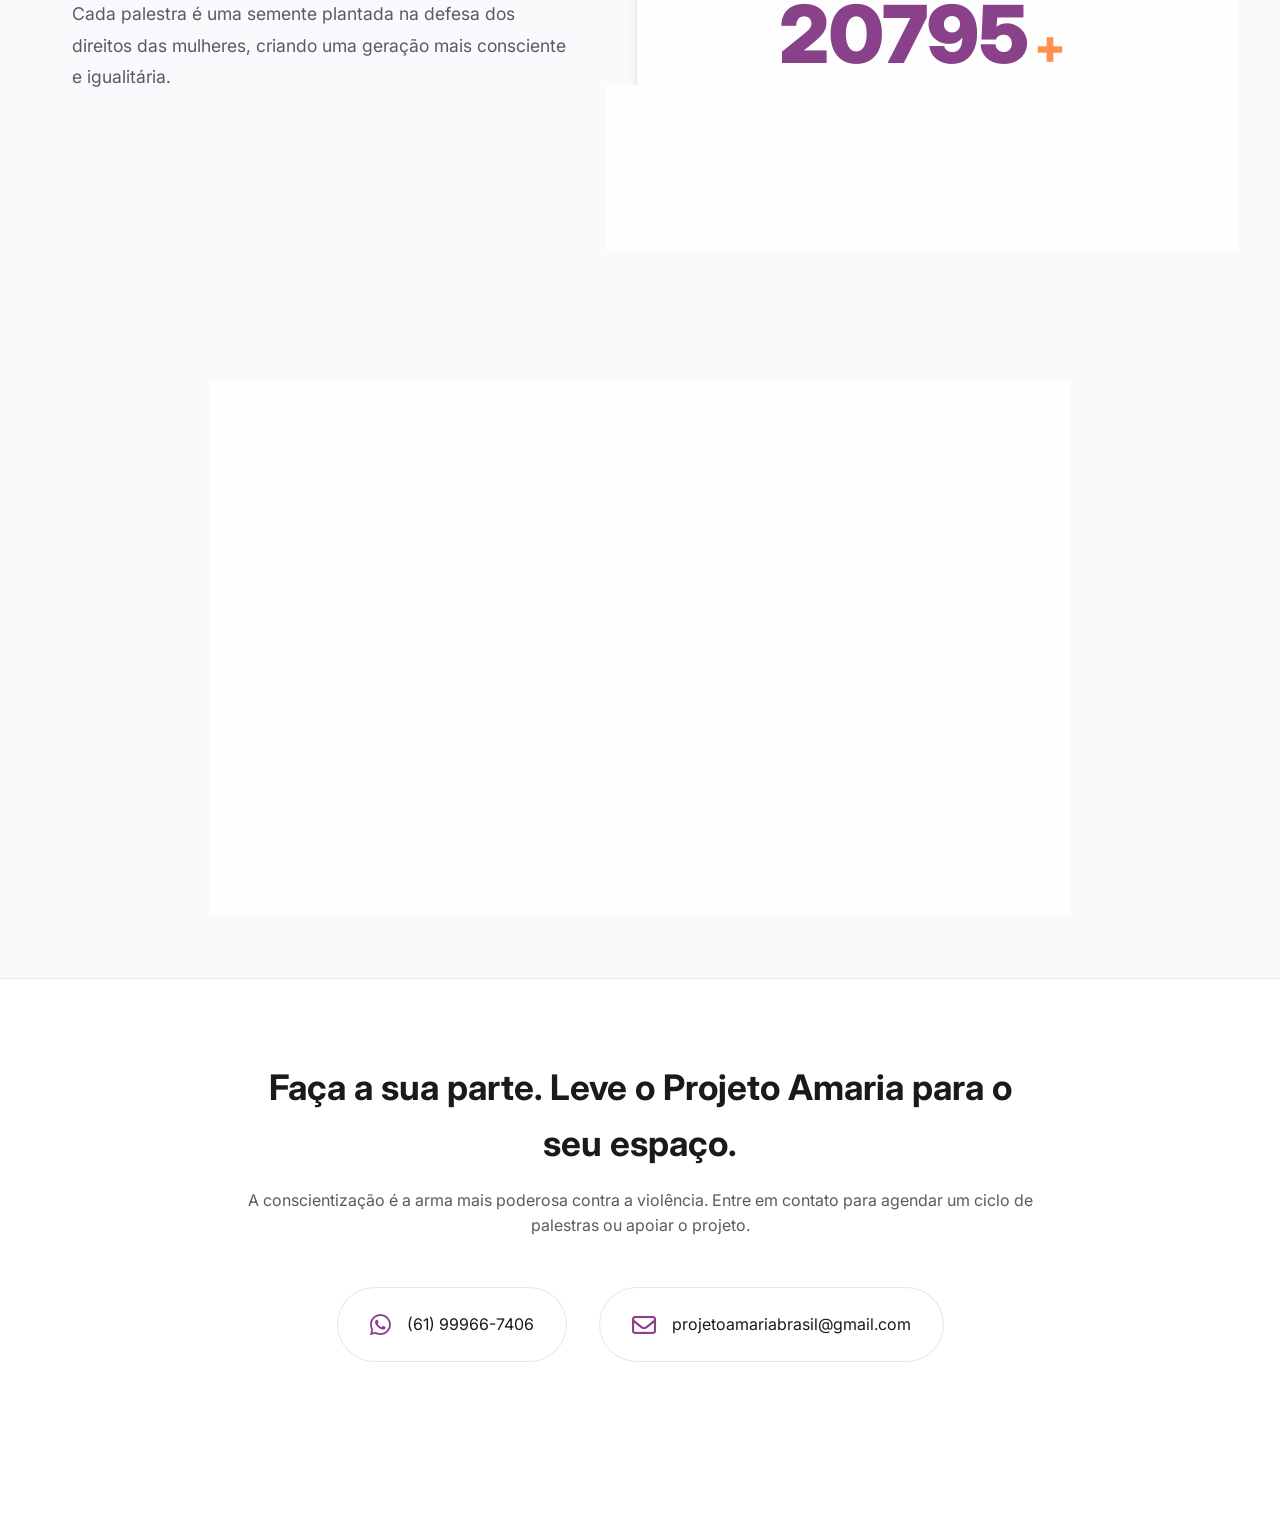
==== commit 12460e03: "SessãoNova03" ====
--- a/index.html
+++ b/index.html
@@ -363,10 +363,10 @@
                     de palestras ou apoiar o projeto.</p>
 
                 <div class="contact-cards">
-                    <div class="contact-item">
+                    <a href="https://wa.me/5561999667406" target="_blank" class="contact-item contact-link">
                         <i class="fa-brands fa-whatsapp"></i>
                         <span>(61) 99966-7406</span>
-                    </div>
+                    </a>
                     <div class="contact-item">
                         <i class="fa-regular fa-envelope"></i>
                         <span>projetoamariabrasil@gmail.com</span>
--- a/styles.css
+++ b/styles.css
@@ -662,7 +662,6 @@
 /* Impact Section */
 .impact-section {
     padding: 6rem 0;
-    background: var(--bg-dark);
 }
 
 .impact-text {
@@ -800,6 +799,8 @@
     border: 1px solid var(--border-panel);
     border-radius: 50px;
     transition: all 0.3s ease;
+    text-decoration: none;
+    color: var(--text-main);
 }
 
 .contact-item:hover {
@@ -1213,7 +1214,8 @@
     .project-section,
     .gallery-section,
     .author-section,
-    .cta-section {
+    .cta-section,
+    .impact-section {
         padding: 3rem 0;
         /* Cut vertical spacing in half for mobile */
     }
@@ -1479,6 +1481,32 @@
         font-size: 1.5rem;
     }
 
+    /* Impact Section Mobile Sizes */
+    .impact-text h2 {
+        font-size: 1.8rem;
+    }
+
+    .impact-text h3 {
+        font-size: 1.2rem;
+    }
+
+    .impact-text p {
+        font-size: 0.95rem;
+    }
+
+    .impact-card {
+        padding: 1.5rem;
+    }
+
+    .impact-card h3 {
+        font-size: 1.1rem;
+    }
+
+    .impact-number,
+    .plus-sign {
+        font-size: 2.2rem;
+    }
+
     /* Further refine the background size for very narrow screens so the hand isn't cut off */
     .femicide-highlight-card {
         background-size: 180% auto;
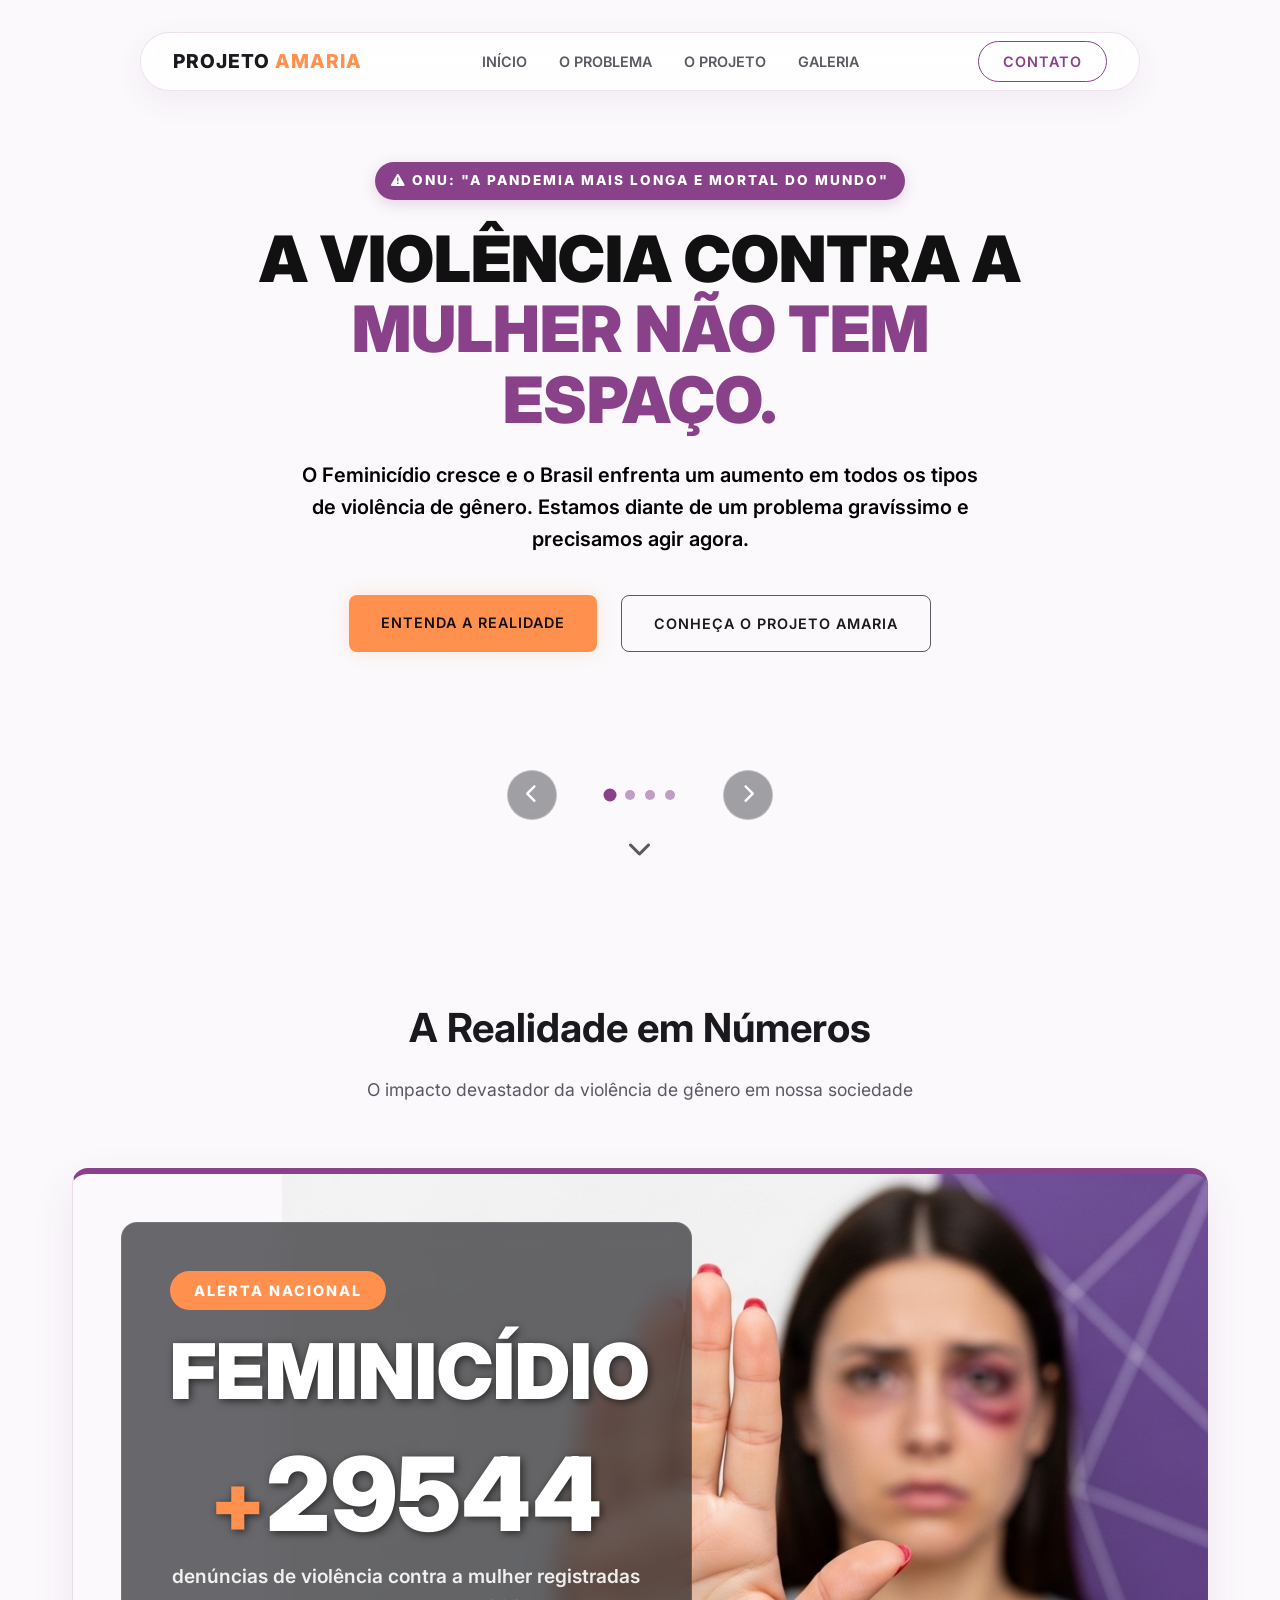
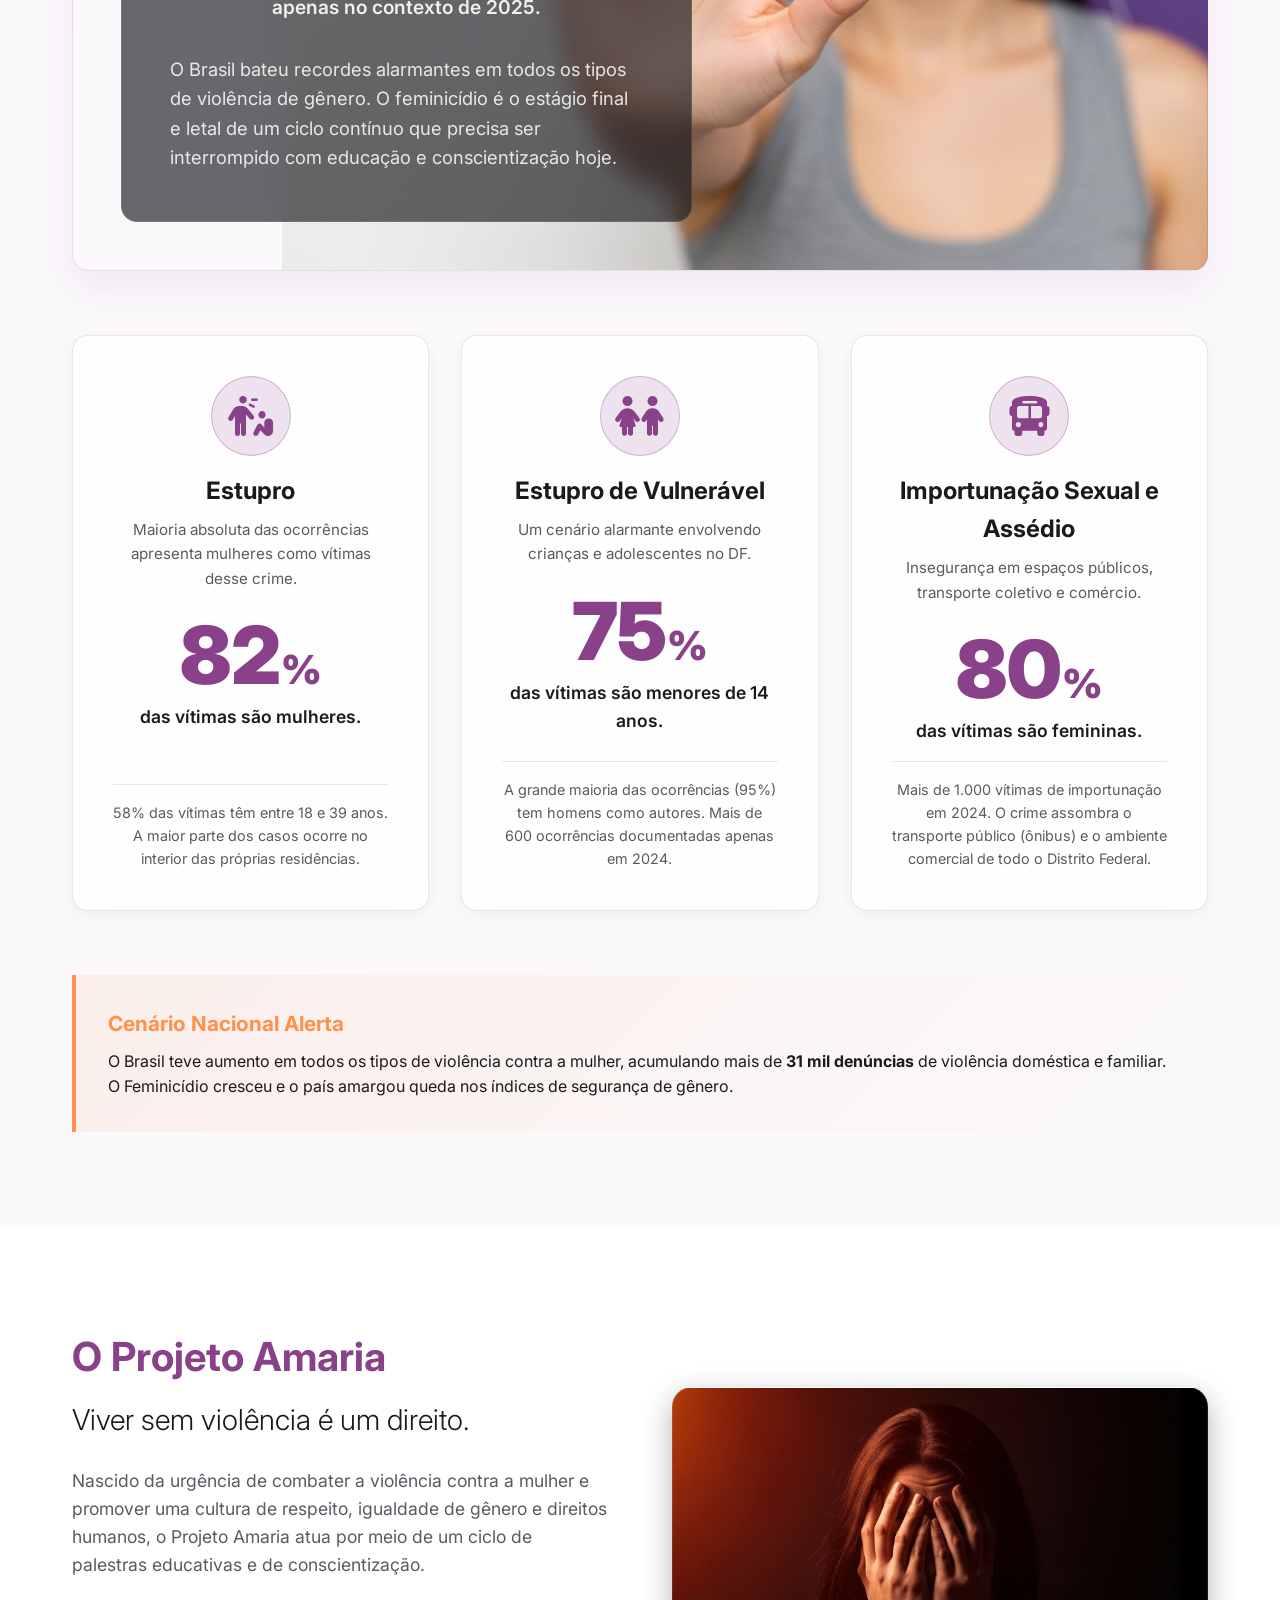
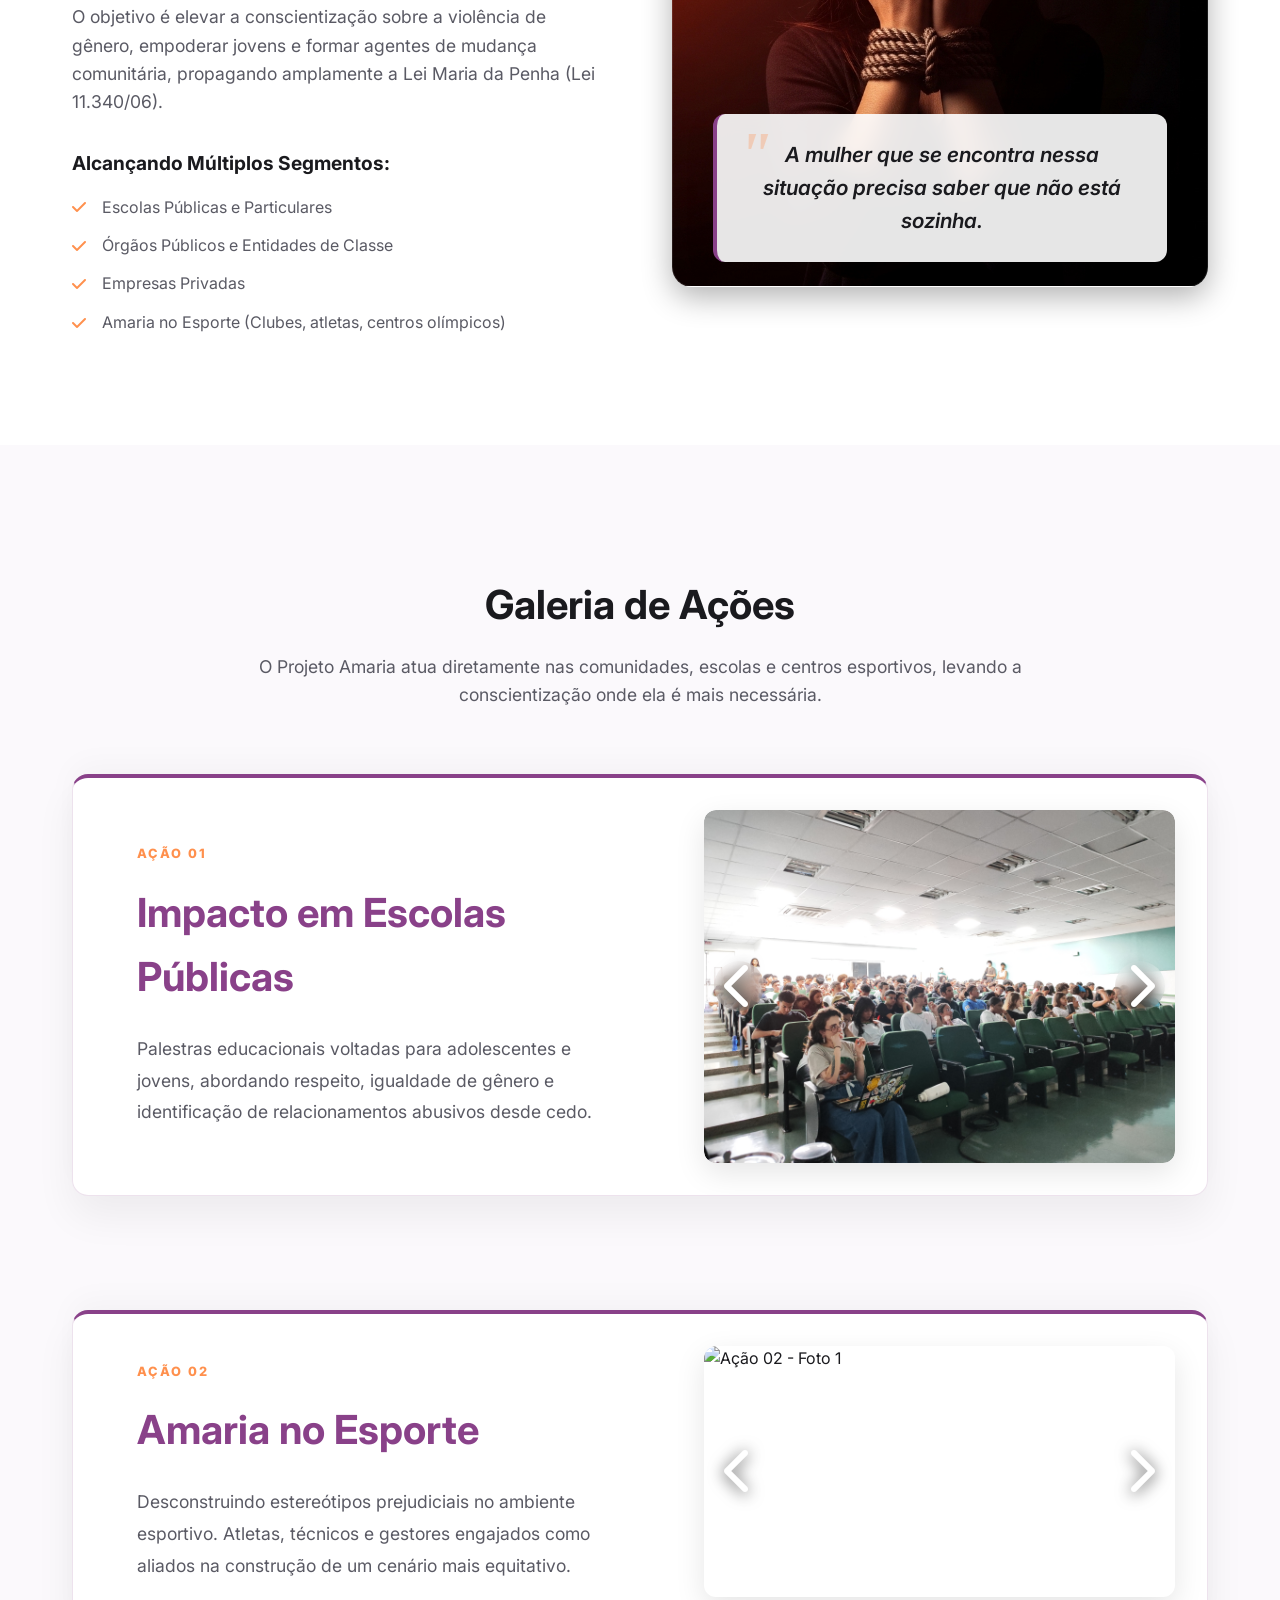
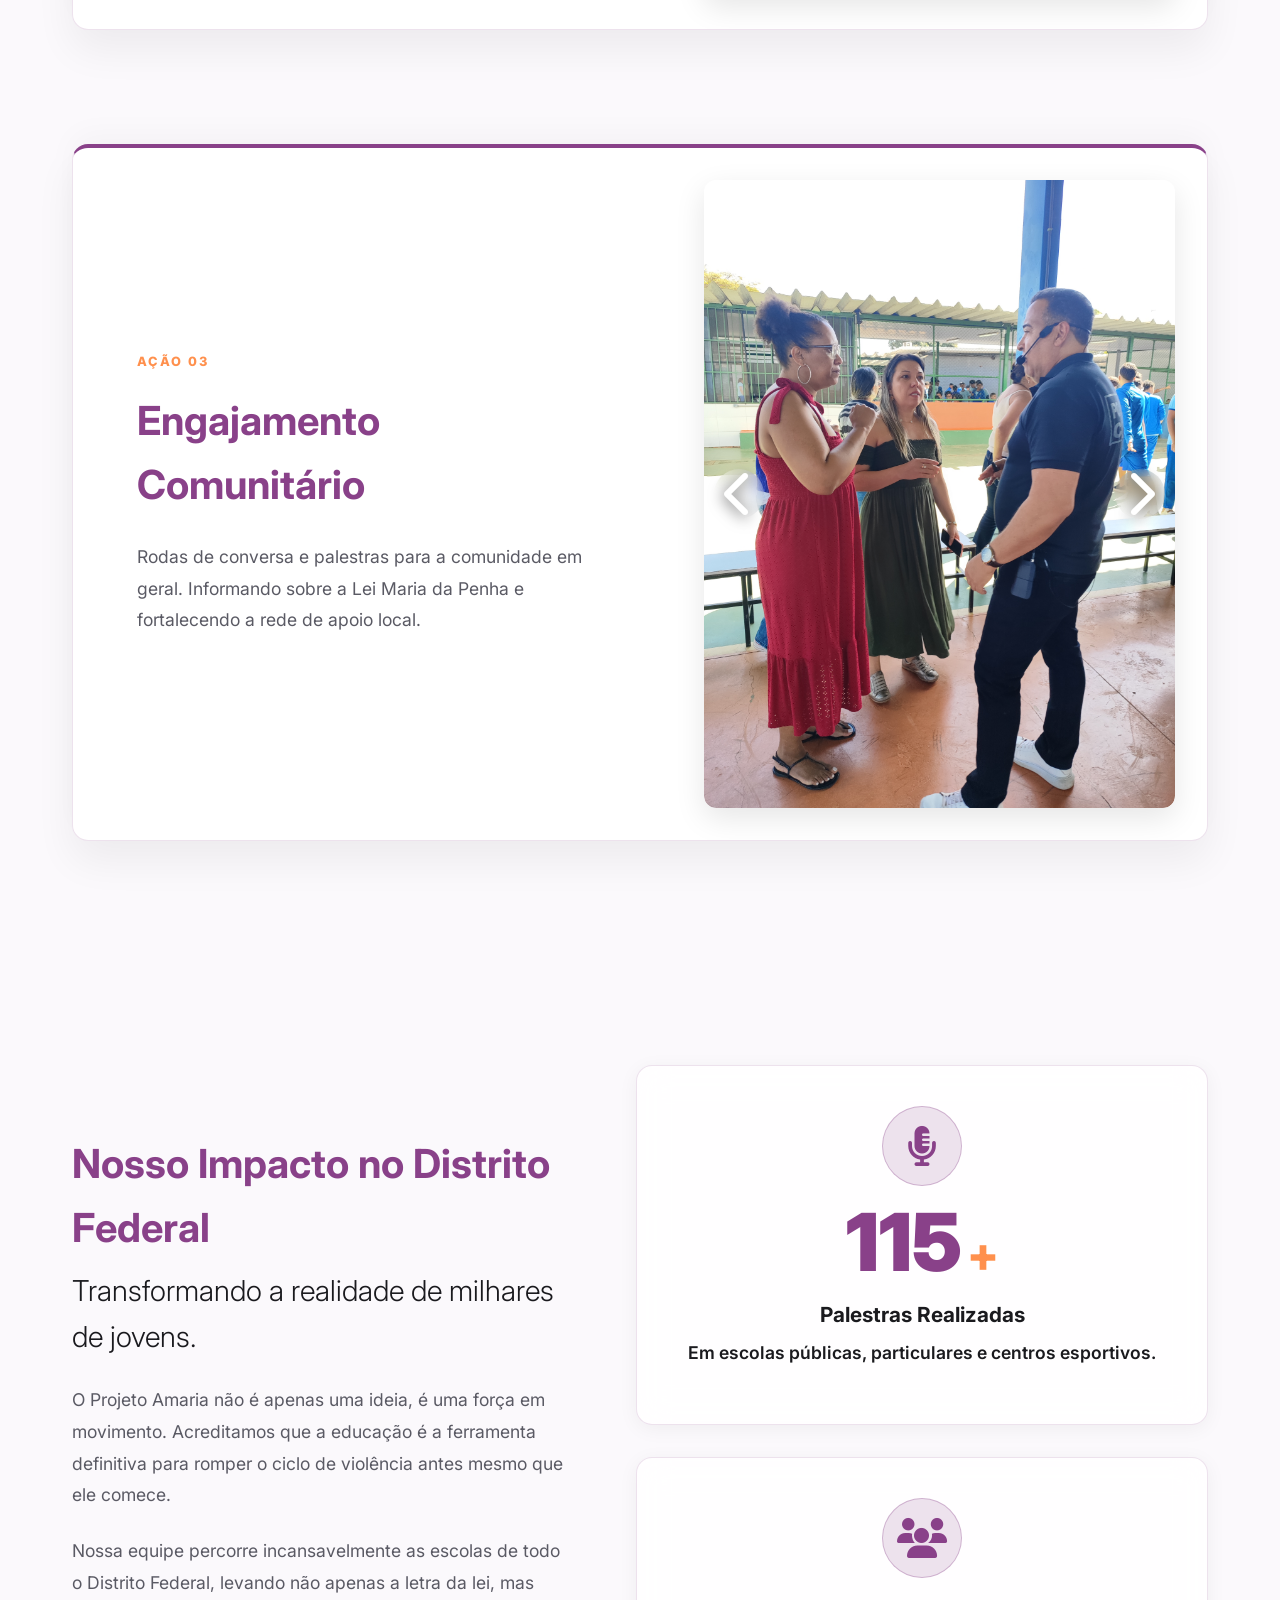
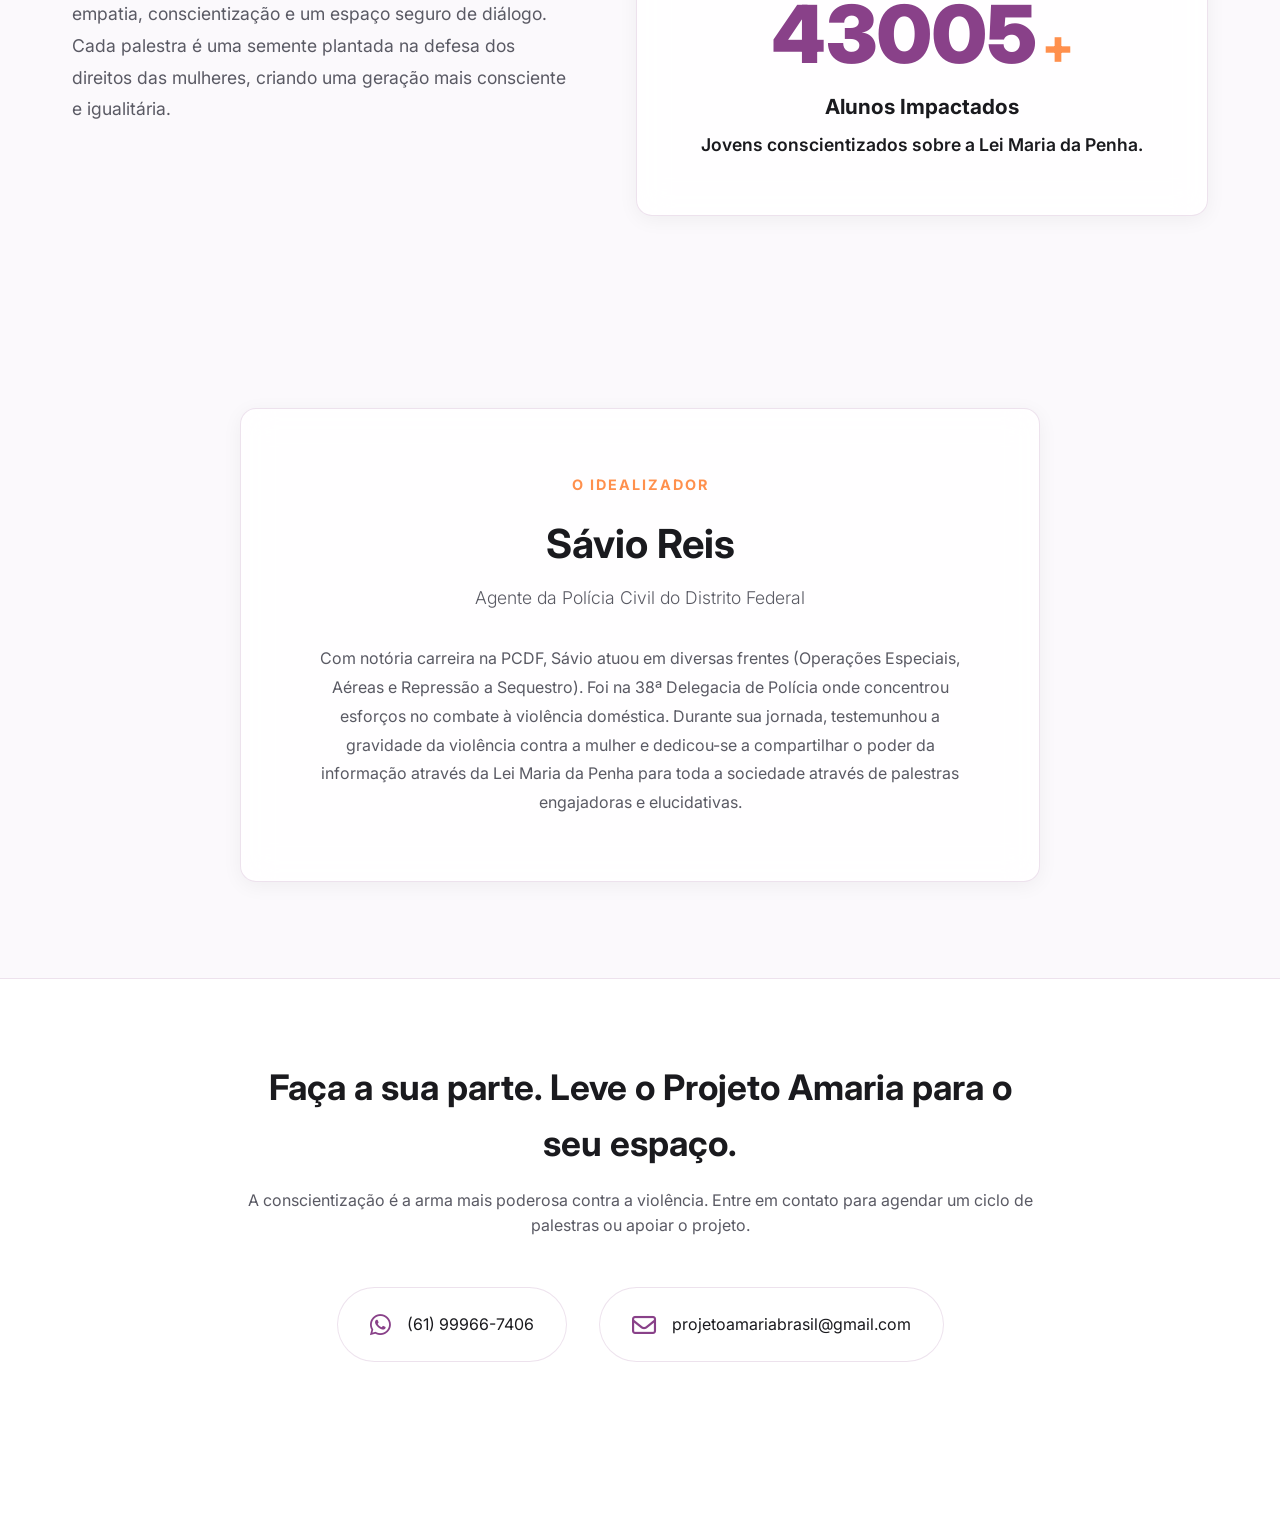
==== commit 8eb7c1c3: "SessãoNova04" ====
--- a/index.html
+++ b/index.html
@@ -304,7 +304,7 @@
     <section id="impacto" class="impact-section">
         <div class="container container-flex">
             <div class="impact-text fade-in">
-                <h2>Nosso Impacto no DF</h2>
+                <h2>Nosso Impacto no Distrito Federal</h2>
                 <h3>Transformando a realidade de milhares de jovens.</h3>
                 <p>O Projeto Amaria não é apenas uma ideia, é uma força em movimento. Acreditamos que a educação é a
                     ferramenta definitiva para romper o ciclo de violência antes mesmo que ele comece.</p>
--- a/styles.css
+++ b/styles.css
@@ -34,11 +34,14 @@
     background-color: var(--bg-dark);
     color: var(--text-main);
     overflow-x: hidden;
+    max-width: 100vw;
     line-height: 1.6;
 }
 
 html {
     scroll-behavior: smooth;
+    overflow-x: hidden;
+    max-width: 100vw;
 }
 
 /* Utilities */
@@ -1225,7 +1228,8 @@
     }
 
     .project-text h2,
-    .section-header h2 {
+    .section-header h2,
+    .impact-text h2 {
         font-size: 1.5rem;
         /* Reduced for mobile */
     }
@@ -1398,7 +1402,8 @@
     }
 
     .project-text h2,
-    .section-header h2 {
+    .section-header h2,
+    .impact-text h2 {
         font-size: 1.3rem;
         /* Even smaller for very narrow screens */
     }
@@ -1482,10 +1487,6 @@
     }
 
     /* Impact Section Mobile Sizes */
-    .impact-text h2 {
-        font-size: 1.8rem;
-    }
-
     .impact-text h3 {
         font-size: 1.2rem;
     }
